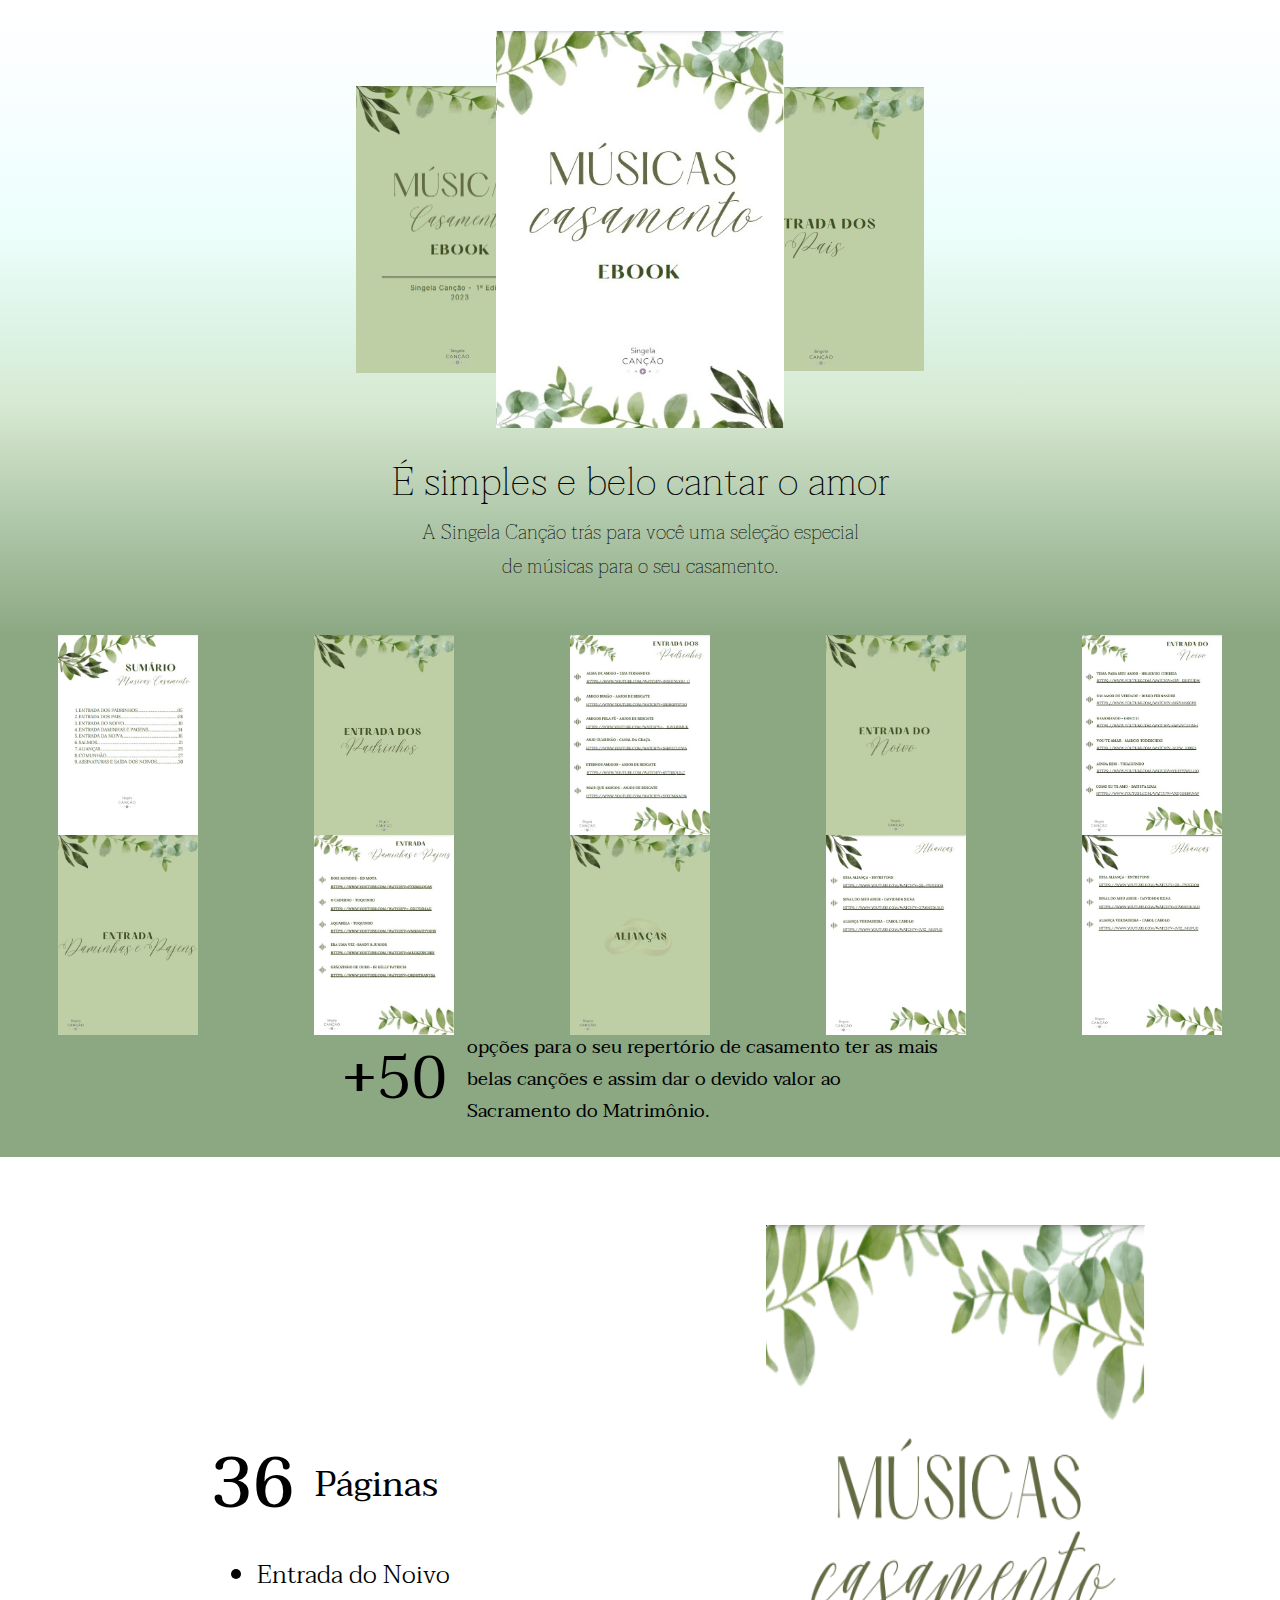
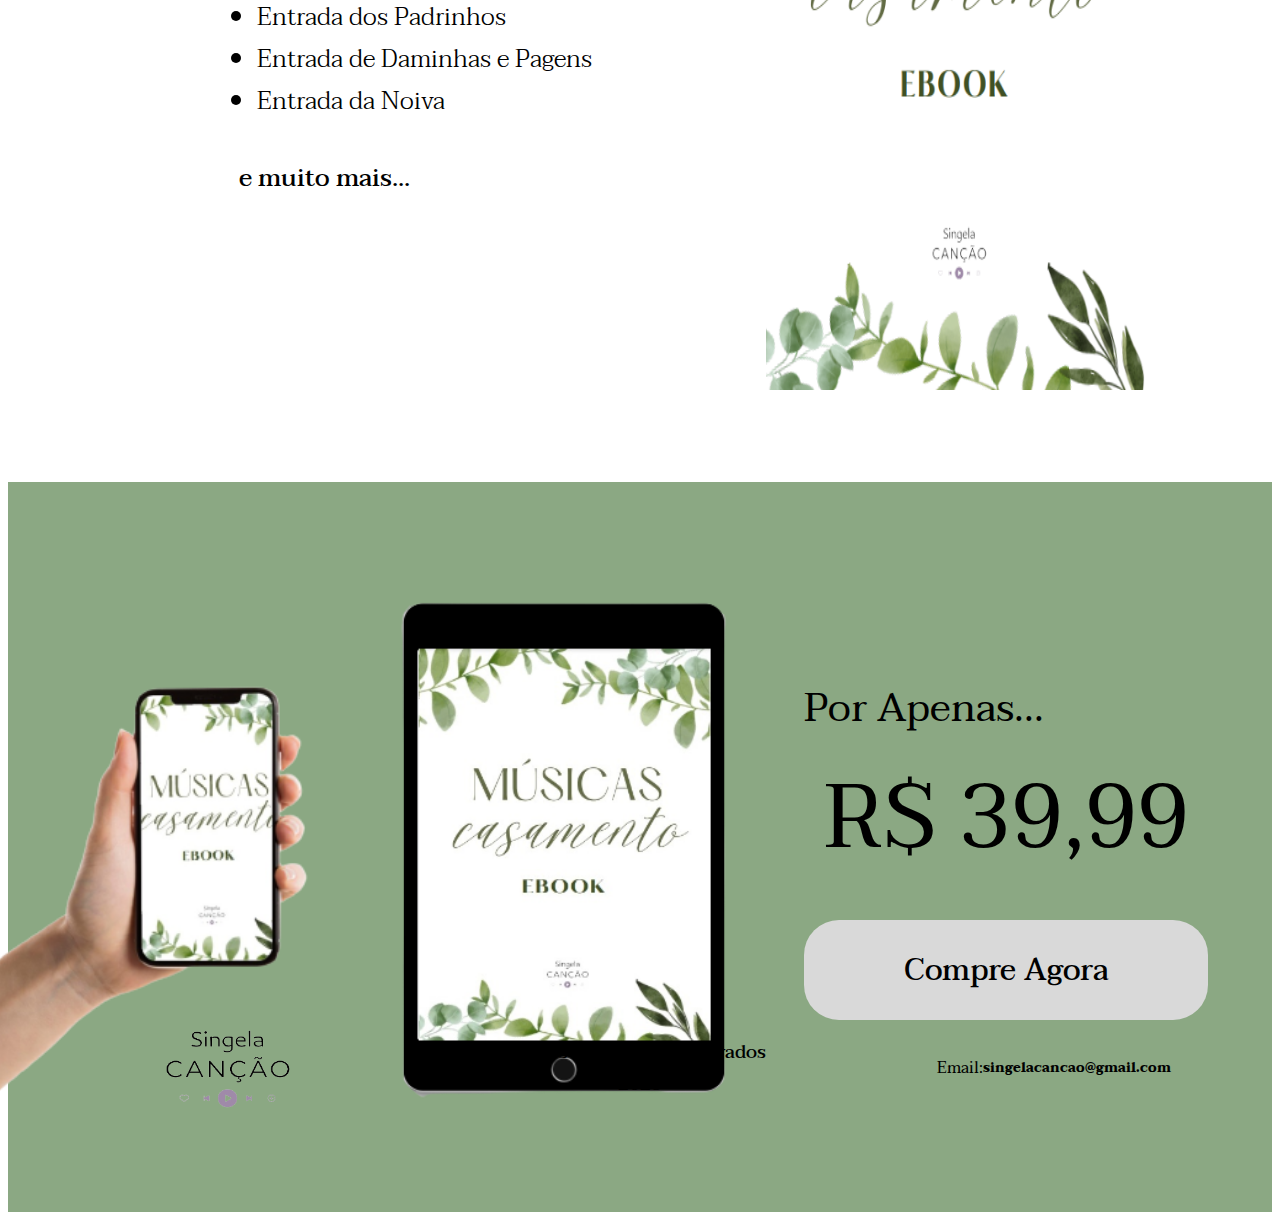
==== index.html @ 4380da4d "Update index.html" ====
<!DOCTYPE html>
<html lang="en">
    <head>
        <meta charset="UTF-8">
        <meta name="viewport" content="width=device-width, initial-scale=1.0">
        
        <link rel="stylesheet" href="site/ativos/css/style.css">
        <link rel="stylesheet" href="site/ativos/css/style-responsivo1.css">
        <link rel='stylesheet' href='https://cdn-uicons.flaticon.com/uicons-brands/css/uicons-brands.css'>
        
        <title> Ebook | Singela Canção </title>
    </head>
    <body>
        <div class="container">
            <header class="home">
                <div class="imagens">
                    <div class="img1">
                        <img src="img/img1.jpeg" alt="" id="imgSeg">
                    </div>
                    <div class="imgCentral">
                        <img src="img/img-principal.jpg" alt="">
                    </div>
                    <div class="img2">
                        <img src="img/img2.jpg" alt="" id="imgSeg">
                    </div>
                </div>
                <div class="texto">
                    <div class="titulo">
                        <h1>É simples e belo cantar o amor</h1>
                    </div>
                    <div class="subTitulo">
                        <h4>A Singela Canção trás para você uma seleção especial <br>
                            de músicas para o seu casamento.</h4>
                    </div>
                </div>
            </header>
            <main>
                <section class="info-inicial">
                    <div class="imgModelos">
                        <div class="image1">
                            <img src="img/img-carrosel1.jpg" alt="" style="width: 140px; height: 200px;">
                        </div>
                        <div class="image2">
                            <img src="img/img-carrosel2.jpg" alt="" style="width: 140px; height: 200px;">
                        </div>
                        <div class="image3">
                            <img src="img/img-carrosel3.jpg" alt="" style="width: 140px; height: 200px;">
                        </div>
                        <div class="image4">
                            <img src="img/img-carrosel4.jpg" alt="" style="width: 140px; height: 200px;">
                        </div>
                        <div class="image5">
                            <img src="img/img-carrosel5.jpg" alt="" style="width: 140px; height: 200px;">
                        </div>
                        <div class="image6">
                            <img src="img/img-carrosel6.jpg" alt="" style="width: 140px; height: 200px;">
                        </div>
                        <div class="image7">
                            <img src="img/img-carrosel7.jpg" alt="" style="width: 140px; height: 200px;">
                        </div>
                        <div class="image8">
                            <img src="img/img-carrosel8.jpg" alt="" style="width: 140px; height: 200px;">
                        </div>
                        <div class="image9">
                            <img src="img/img-carrosel9.jpg" alt="" style="width: 140px; height: 200px;">
                        </div>
                        <div class="image10">
                            <img src="img/img-carrosel10.jpg" alt="" style="width: 140px; height: 200px;">
                        </div>
                    </div>
                    <div class="informacoes">
                        <div class="Textao">
                            <h1>+50</h1>
                        </div>
                        <div class="infobasica">
                            <h3>opções para o seu repertório de casamento ter as mais <br>
                                belas canções e assim dar o devido valor ao <br>
                                Sacramento do Matrimônio.
                            </h3>
                        </div>
                    </div>
                </section>

                <section class="infoebook">
                    <div class="info">
                        <div class="texto-grande">
                            <h1>36</h1>
                            <h3>Páginas</h3>
                        </div>
                        <div class="texto-meio">
                            <ul>
                                <li>Entrada do Noivo</li>
                                <li>Entrada dos Padrinhos</li>
                                <li>Entrada de Daminhas e Pagens</li>
                                <li>Entrada da Noiva</li>
                            </ul>
                        </div>
                        <div class="texto-final">
                            <h5>e muito mais...</h5>
                        </div>
                    </div>
                    <div class="imagem">
                        <img src="Capa Ebook.jpeg" alt="">
                    </div>
                </section>

                <section class="compra-ebook">
                    <div class="mao">
                        <img src="img/vista-frontal-da-mao-segurando-o-smartphone-removebg-preview.png" alt="" style="width: 730px; height: 730px;">
                    </div>
                    <div class="tablet">
                        <img src="img/4122508_89357-removebg-preview.png" alt="" style="width: 700px; height: 700px;">
                    </div>
                    <div class="info-compra">
                        <h3>Por Apenas...</h3>
                        <h1>R$ 39,99</h1>
                        <a href="https://pay.hotmart.com/D82697118I" target="_blank"><button>
                            <h1>Compre Agora</h1>
                        </button></a>
                    </div>
                </section>
            </main>
            <footer>
                <div class="logo">
                    <img src="Logo Singela Cancao transparente.png" alt="" style="width: 160px; height: 100px;">
                </div>
                <div class="direitos">
                    <h3>Todos os direitos reservados</h3>
                    <h3>2023</h3>
                </div>
                <div class="redes-sociais">
                    <span class="email">
                        <p>Email: </p>
                        <h5>singelacancao@gmail.com</h5>
                    </span>
                    <span class="redes">
                        <a href="https://api.whatsapp.com/send?phone=+5588996044437" target="_blank"><i class="fi fi-brands-whatsapp"></i></a>
                        <a href="https://www.instagram.com/singelacancao/" target="_blank"><i class="fi fi-brands-instagram"></i></a>
                    </span>    
                </div>
            </footer>
        </div>
    </body>
</html>
---- site/ativos/css/style.css ----
/* Font baixada */
@import url('https://fonts.googleapis.com/css2?family=Taviraj:wght@200;300;400;500;600;700&display=swap');

/* Configurações globais */
:root {
    --cor-verde: #8BA883;
    --cor-cinza: #D9D9D9;
    --cor-branca: #FFFFFF;

    --fonteFamilia: 'Taviraj', serif;
}

* {
    padding: 0;
    margin: 0;
}

body {
    width: 100%;
    max-width: 100vw;
    height: 100%;

    font-family: var(--fonteFamilia);
}

body > .container {
    display: flex;
    flex-direction: column;
    justify-content: center;
    align-items: center;
}

/* ==== Home ==== */

body > .container > .home {
    padding: 20px;
    width: 97%;
    height: 595px;

    background: linear-gradient(to top, #8ba883, #9eb896, #b0c8aa, #c4d8be, #d7e9d2, #dbf1e1, #e3f8ef, #edfffb, #f1ffff, #f7feff, #fcfeff, #ffffff);
    z-index: 1;

    display: flex;
    flex-direction: column;
    justify-content: center;
    align-items: center;
}

body > .container > .home > .imagens {
    display: flex;
    flex-direction: row;
    justify-content: center;
    align-items: center;
}

body > .container > .home > .imagens > div {
    display: flex;
    flex-direction: row;
    justify-content: center;
    align-items: center;
    margin: 0px;
    
}

body > .container > .home > .imagens > div > #imgSeg{
    width: 50%;
}

body > .container > .home > .imagens > .imgCentral > img{
    position: relative;
    top: 10px;
    width: 70%;
    z-index: 1;
}

body > .container > .home > .imagens > .img1{
    z-index: 0;
    position: relative;
    top: 10px;
    left: 228px;
}

body > .container > .home > .imagens > .img2{
    z-index: 0;
    position: relative;
    top: 10px;
    left: -228px;
}

body > .container > .home > .texto {
    padding: 30px;
}

body > .container > .home > .texto > div{
    display: flex;
    justify-content: center;
    align-items: center;
    text-align: center;
}

body > .container > .home > .texto > div > h1{
    font-size: 40px;
    font-weight: 100;
}

body > .container > .home > .texto > div > h4{
    font-weight: 100;
    font-size: 20px;
}

/* ==== Main ==== */

/* Imagens */
body > .container > main {
    width: 100%;
    height: 1900px;
    display: flex;
    flex-direction: column;
    align-items: center;
}

body > .container > main > .info-inicial {
    background-color: var(--cor-verde);
    height: 105vh;
    width: 99.99%;
}

body > .container > main > .info-inicial > .imgModelos{
    height: 70%;
    display: grid;
    grid-template-columns: repeat(5, 1fr);
    align-items: center;
    justify-content: center;
}

body > .container > main > .info-inicial > .imgModelos > div{
    /* border: 1px solid black; */
    width: 100%;
    height: 100%;

    display: flex;
    justify-content: center;
    align-items: center;
}

/* Informações */
body > .container > main > .info-inicial > .informacoes{
    /* border: 1px solid black; */
    height: 30%;
    
    display: flex;
    flex-direction: row;
    justify-content: center;
    align-items: center;    
}

body > .container > main > .info-inicial > .informacoes > div {
    /* border: 1px solid black; */
    margin: 10px;
    display: flex;
    justify-content: center;
}

body > .container > main > .info-inicial > .informacoes > div > h1 {
    font-size: 60px;
    font-weight: 400;
}

body > .container > main > .info-inicial > .informacoes > div > h3 {
    font-weight: 400;
}

/* Informações profundas ebook */
body > .container > main > .infoebook {
    width: 98.7vw;   
    height: 100vh;
    
    display: flex;
    flex-direction: row;
    justify-content: center;
    align-items: center;
}

body > .container > main > .infoebook > div {
    width: 100vw;
    height: 100vh;
}

body > .container > main > .infoebook > .info {
    display: flex;
    flex-direction: column;
    justify-content: center;
    align-items: center;
}

/* body > .container > main > .infoebook > .info > div{
    border: 1px solid black;
} */

body > .container > main > .infoebook > .info > .texto-grande{
    display: flex;
    justify-content: center;
    align-items: center;
}

body > .container > main > .infoebook > .info > .texto-grande > h1 {
    font-size: 70px;
    font-weight: 500;
    margin: 10px;
}

body > .container > main > .infoebook > .info > .texto-grande > h3 {
    font-size: 35px;
    font-weight: 400;
    margin: 10px;
    
}

body > .container > main > .infoebook > .info > .texto-meio > ul{
    font-size: 25px;
    margin-left: 200px;
    font-weight: 300;
}

body > .container > main > .infoebook > .info > .texto-final{
    margin-top: 35px;
    font-size: 30px;
}

body > .container > main > .infoebook > .info > .texto-final > h5{
    font-weight: 500;
}

body > .container > main > .infoebook > .imagem { /* Imagens */
    display: flex;
    justify-content: center;
    align-items: center;
}

body > .container > main > .infoebook > .imagem > img {
    width: 60%;
    height: 85%;
}

/* Compra Ebook */

body > .container > main > .compra-ebook {
    margin-top: 25px;
    background-color: var(--cor-verde);
    width: 98.7vw;
    height: 100vh;
    
    display: flex;
    justify-content: center;
    align-items: center;
}

body > .container > main > .compra-ebook > .mao {
    width: 20%;
    display: flex;
    justify-content: center;
    align-items: center;
}

body > .container > main > .compra-ebook > .tablet {
    width: 38%;
    display: flex;
    justify-content: center;
    align-items: center;
}

body > .container > main > .compra-ebook > .info-compra {
    width: 32%;
}

body > .container > main > .compra-ebook > .info-compra > h3 {
    font-size: 40px;
    text-align: start;
    font-weight: 400;
}

body > .container > main > .compra-ebook > .info-compra > h1 {
    font-size: 90px;
    text-align: center;
    font-weight: 400;
    margin-bottom: 25px;
}

body > .container > main > .compra-ebook > .info-compra > a > button{
    width: 100%;
    cursor: pointer;
    height: 100px;
    border-radius: 35px;
    border-style: none;
    background-color: var(--cor-cinza);
}

body > .container > main > .compra-ebook > .info-compra > a > button > h1{
    font-family: var(--fonteFamilia);
    font-size: 30px;
    font-weight: 500;
}

/* ==== Rodapé ==== */
body > .container > footer {
    width: 97%;
    height: 25vh;
    padding: 20px;
    
    display: grid;
    grid-template-columns: repeat(3, 1fr);
    align-items: center;
    justify-content: center;
}

body > .container > footer > .logo {
    display: flex; 
    justify-content: center;
}

body > .container > footer > .direitos {
    display: flex;
    flex-direction: column;
    justify-content: center;
    align-items: center;
    
}

body > .container > footer > .direitos > h3{
    font-weight: 500;
}

body > .container > footer > .redes-sociais{
    display: flex;
    flex-direction: column;
    justify-content: center;
    align-items: center;
}   

body > .container > footer > .redes-sociais > .email {
    display: flex;
    flex-direction: row;
    justify-content: center;
    align-items: center;
}

body > .container > footer > .redes-sociais > .redes > a {
    text-decoration: none;
    color: black;
}
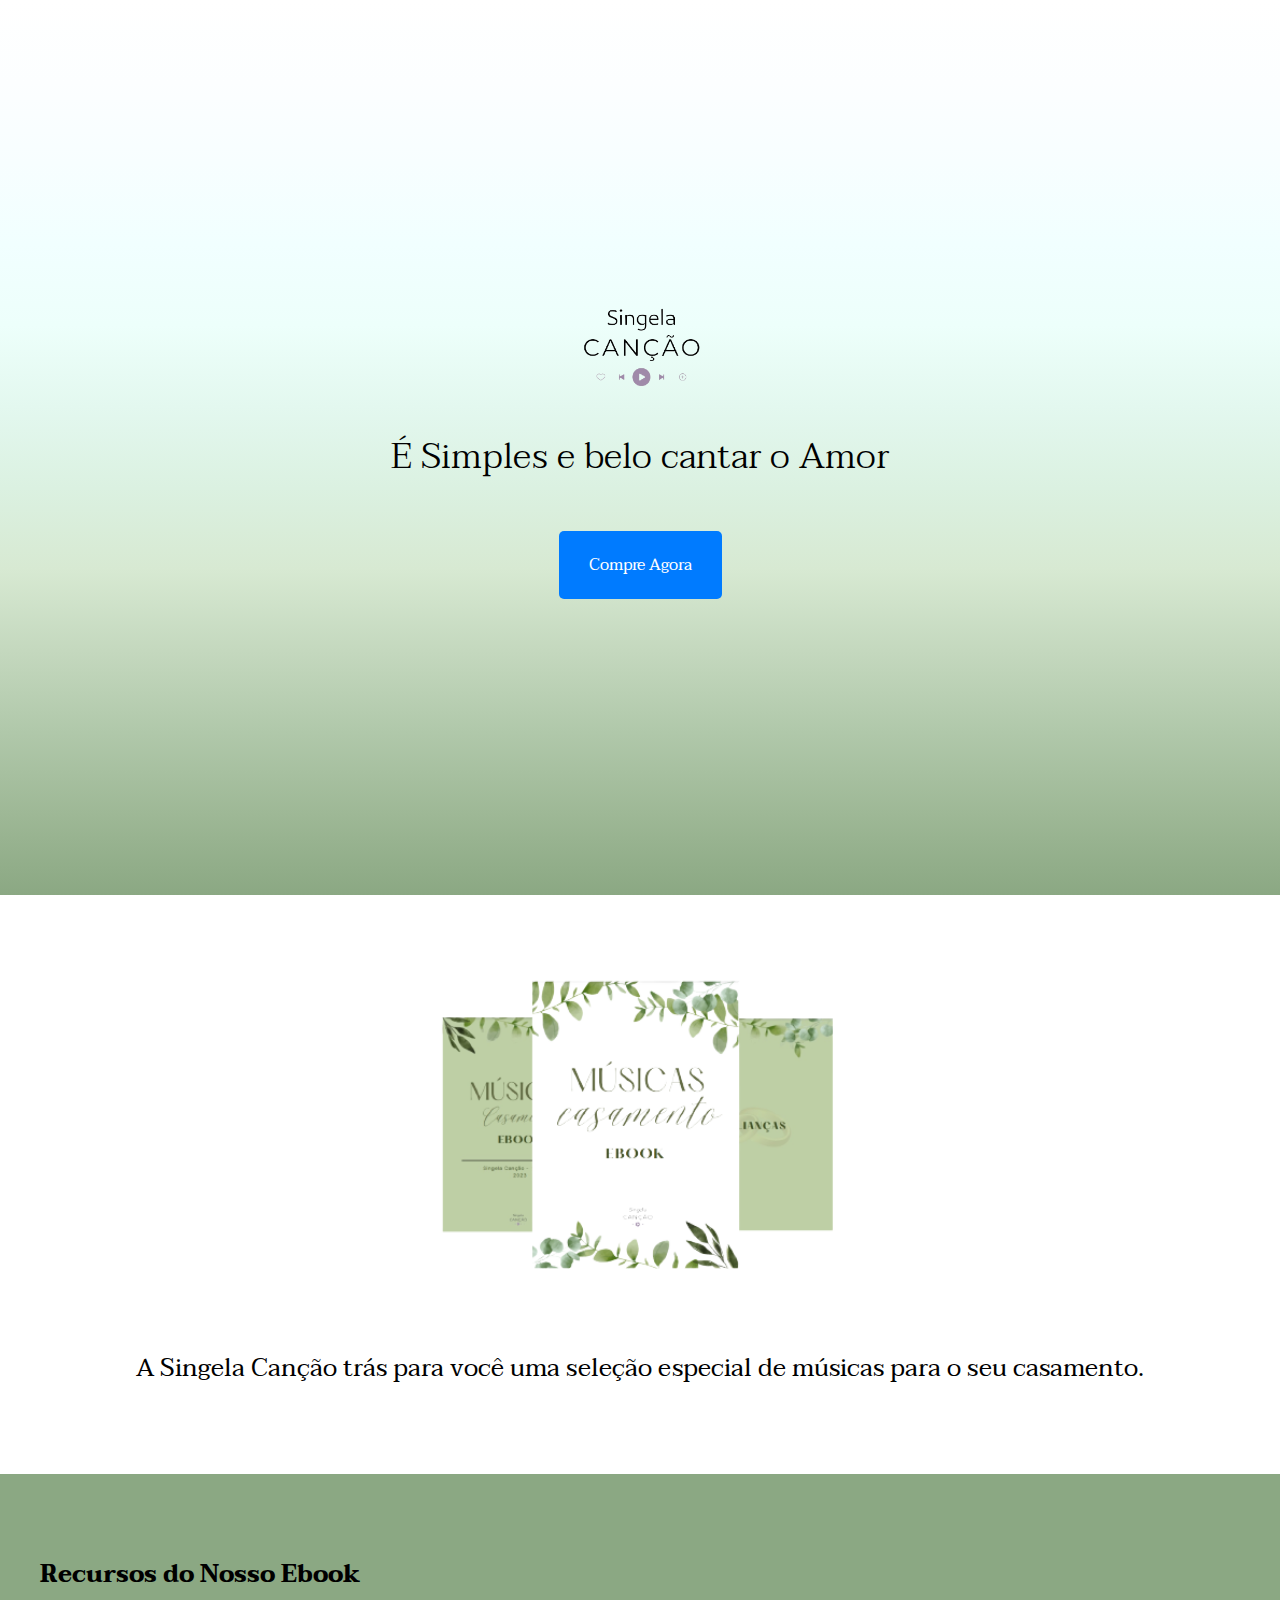
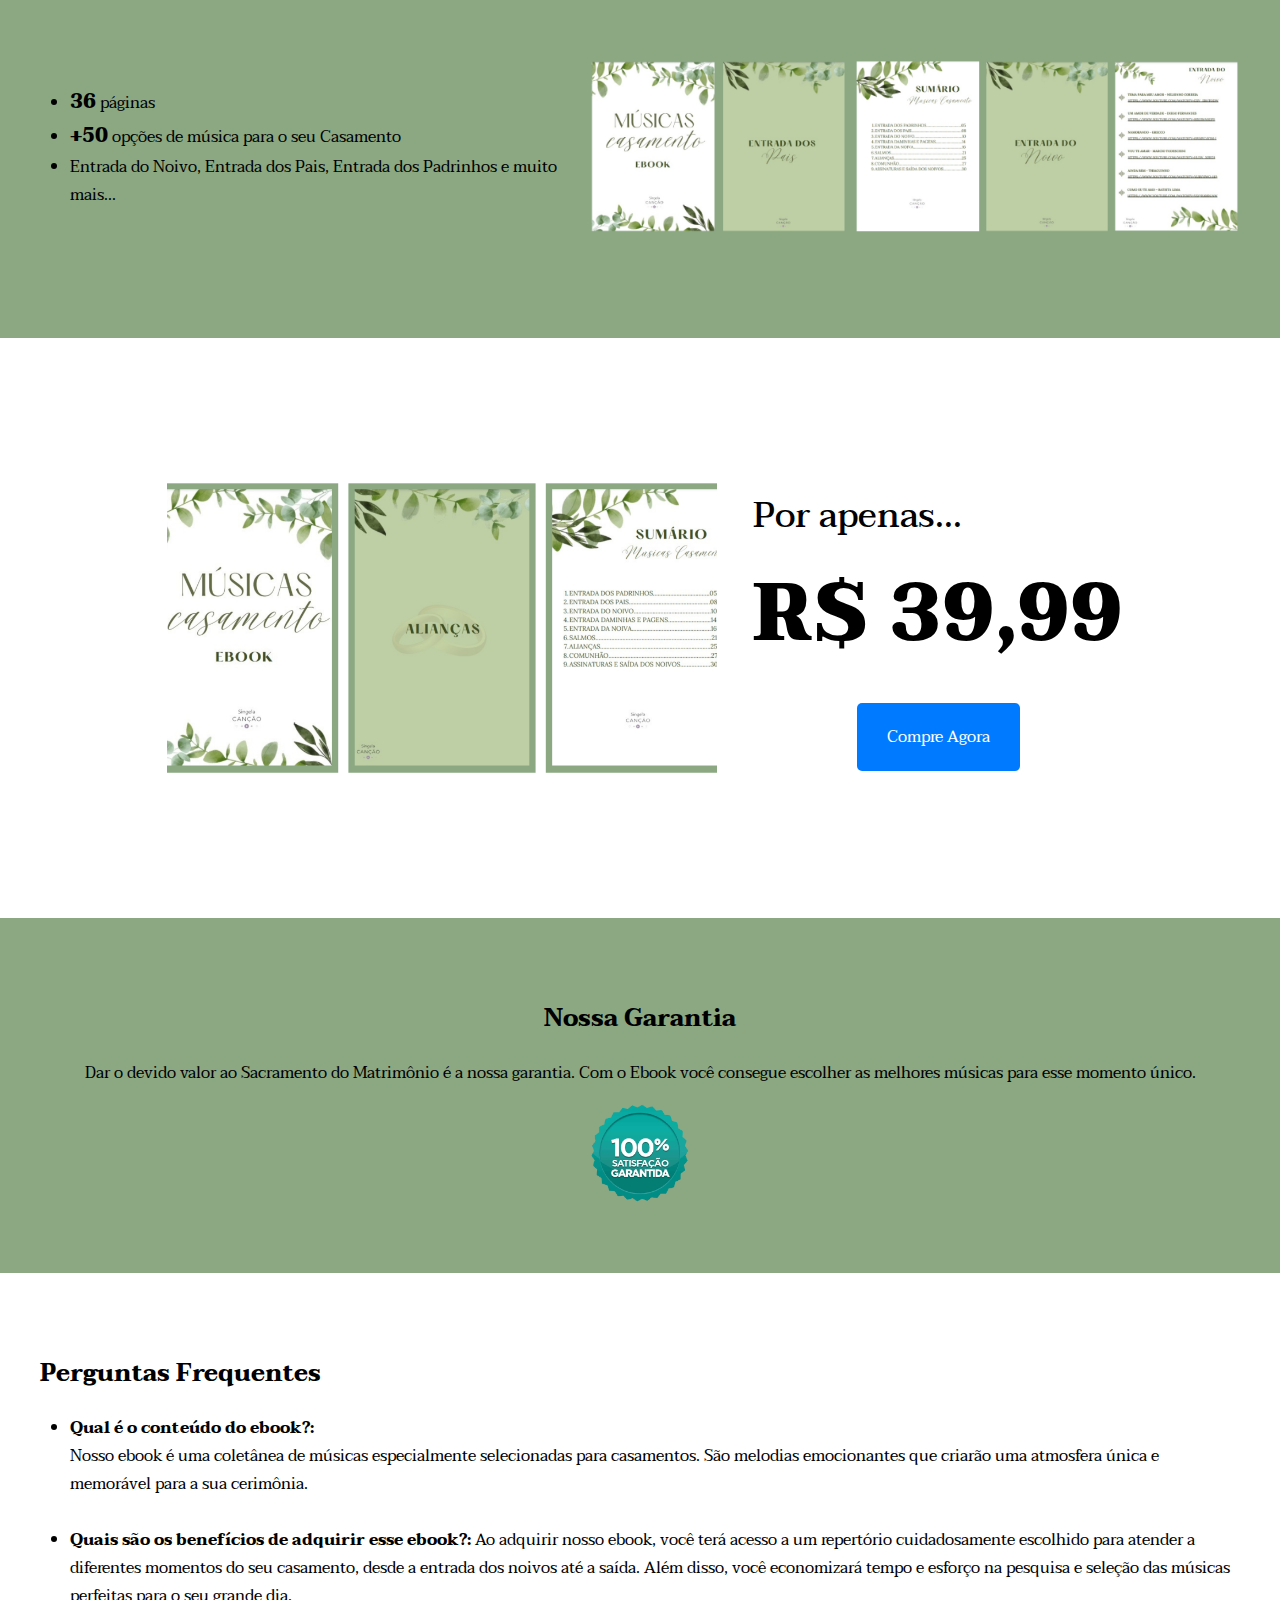
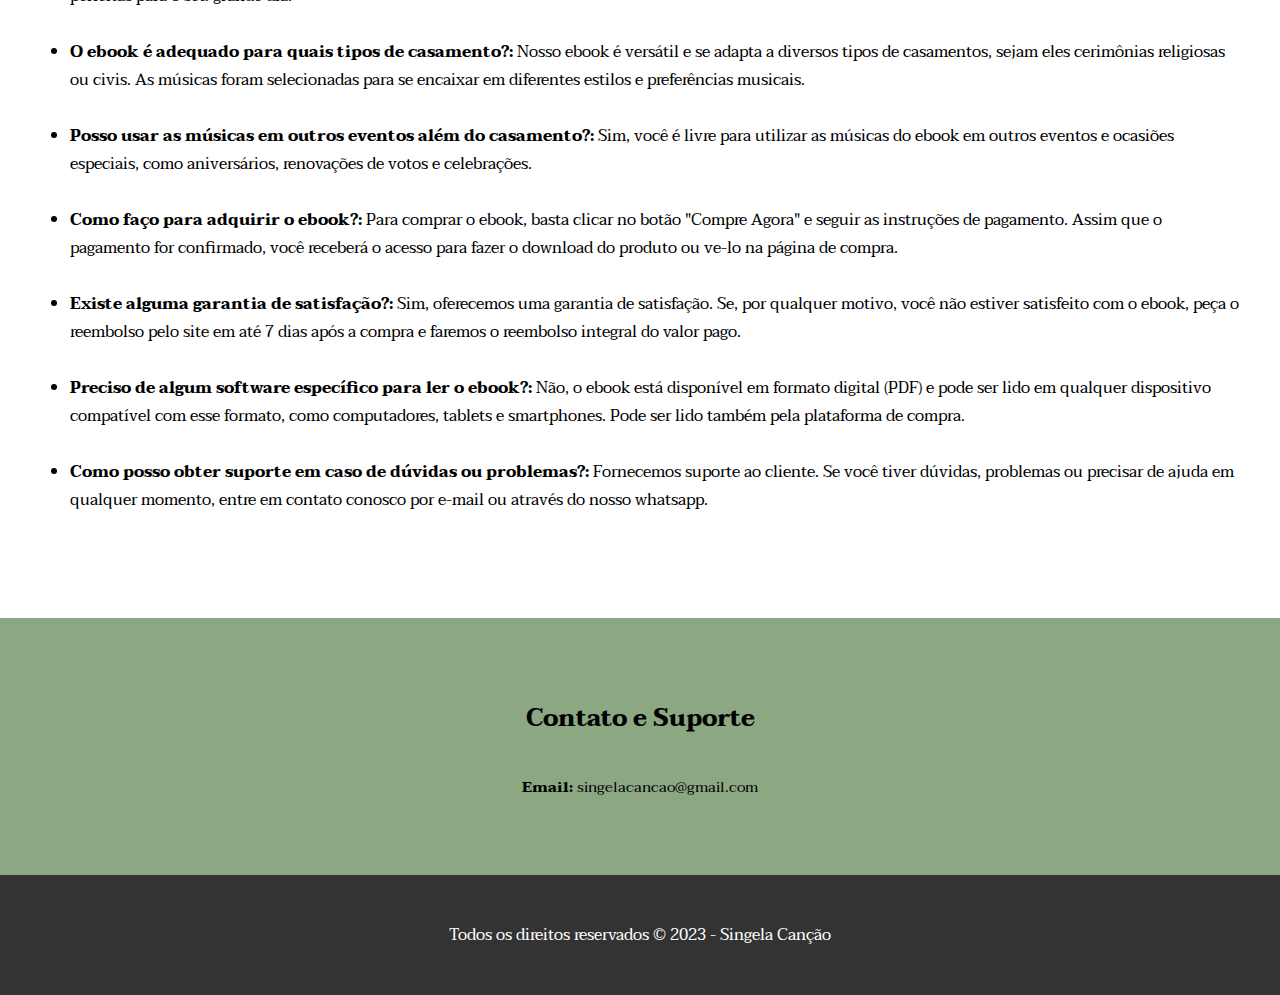
==== commit d1dd80c9: "Add files via upload" ====
--- a/index.html
+++ b/index.html
@@ -1,144 +1,104 @@
 <!DOCTYPE html>
 <html lang="en">
-    <head>
-        <meta charset="UTF-8">
-        <meta name="viewport" content="width=device-width, initial-scale=1.0">
-        
-        <link rel="stylesheet" href="site/ativos/css/style.css">
-        <link rel="stylesheet" href="site/ativos/css/style-responsivo1.css">
-        <link rel='stylesheet' href='https://cdn-uicons.flaticon.com/uicons-brands/css/uicons-brands.css'>
-        
-        <title> Ebook | Singela Canção </title>
-    </head>
-    <body>
-        <div class="container">
-            <header class="home">
-                <div class="imagens">
-                    <div class="img1">
-                        <img src="img/img1.jpeg" alt="" id="imgSeg">
-                    </div>
-                    <div class="imgCentral">
-                        <img src="img/img-principal.jpg" alt="">
-                    </div>
-                    <div class="img2">
-                        <img src="img/img2.jpg" alt="" id="imgSeg">
-                    </div>
-                </div>
-                <div class="texto">
-                    <div class="titulo">
-                        <h1>É simples e belo cantar o amor</h1>
-                    </div>
-                    <div class="subTitulo">
-                        <h4>A Singela Canção trás para você uma seleção especial <br>
-                            de músicas para o seu casamento.</h4>
-                    </div>
-                </div>
-            </header>
-            <main>
-                <section class="info-inicial">
-                    <div class="imgModelos">
-                        <div class="image1">
-                            <img src="img/img-carrosel1.jpg" alt="" style="width: 140px; height: 200px;">
-                        </div>
-                        <div class="image2">
-                            <img src="img/img-carrosel2.jpg" alt="" style="width: 140px; height: 200px;">
-                        </div>
-                        <div class="image3">
-                            <img src="img/img-carrosel3.jpg" alt="" style="width: 140px; height: 200px;">
-                        </div>
-                        <div class="image4">
-                            <img src="img/img-carrosel4.jpg" alt="" style="width: 140px; height: 200px;">
-                        </div>
-                        <div class="image5">
-                            <img src="img/img-carrosel5.jpg" alt="" style="width: 140px; height: 200px;">
-                        </div>
-                        <div class="image6">
-                            <img src="img/img-carrosel6.jpg" alt="" style="width: 140px; height: 200px;">
-                        </div>
-                        <div class="image7">
-                            <img src="img/img-carrosel7.jpg" alt="" style="width: 140px; height: 200px;">
-                        </div>
-                        <div class="image8">
-                            <img src="img/img-carrosel8.jpg" alt="" style="width: 140px; height: 200px;">
-                        </div>
-                        <div class="image9">
-                            <img src="img/img-carrosel9.jpg" alt="" style="width: 140px; height: 200px;">
-                        </div>
-                        <div class="image10">
-                            <img src="img/img-carrosel10.jpg" alt="" style="width: 140px; height: 200px;">
-                        </div>
-                    </div>
-                    <div class="informacoes">
-                        <div class="Textao">
-                            <h1>+50</h1>
-                        </div>
-                        <div class="infobasica">
-                            <h3>opções para o seu repertório de casamento ter as mais <br>
-                                belas canções e assim dar o devido valor ao <br>
-                                Sacramento do Matrimônio.
-                            </h3>
-                        </div>
-                    </div>
-                </section>
 
-                <section class="infoebook">
-                    <div class="info">
-                        <div class="texto-grande">
-                            <h1>36</h1>
-                            <h3>Páginas</h3>
-                        </div>
-                        <div class="texto-meio">
-                            <ul>
-                                <li>Entrada do Noivo</li>
-                                <li>Entrada dos Padrinhos</li>
-                                <li>Entrada de Daminhas e Pagens</li>
-                                <li>Entrada da Noiva</li>
-                            </ul>
-                        </div>
-                        <div class="texto-final">
-                            <h5>e muito mais...</h5>
-                        </div>
-                    </div>
-                    <div class="imagem">
-                        <img src="Capa Ebook.jpeg" alt="">
-                    </div>
-                </section>
+<head>
+  <meta charset="UTF-8">
+  <meta name="viewport" content="width=device-width, initial-scale=1.0">
 
-                <section class="compra-ebook">
-                    <div class="mao">
-                        <img src="img/vista-frontal-da-mao-segurando-o-smartphone-removebg-preview.png" alt="" style="width: 730px; height: 730px;">
-                    </div>
-                    <div class="tablet">
-                        <img src="img/4122508_89357-removebg-preview.png" alt="" style="width: 700px; height: 700px;">
-                    </div>
-                    <div class="info-compra">
-                        <h3>Por Apenas...</h3>
-                        <h1>R$ 39,99</h1>
-                        <a href="https://pay.hotmart.com/D82697118I" target="_blank"><button>
-                            <h1>Compre Agora</h1>
-                        </button></a>
-                    </div>
-                </section>
-            </main>
-            <footer>
-                <div class="logo">
-                    <img src="Logo Singela Cancao transparente.png" alt="" style="width: 160px; height: 100px;">
-                </div>
-                <div class="direitos">
-                    <h3>Todos os direitos reservados</h3>
-                    <h3>2023</h3>
-                </div>
-                <div class="redes-sociais">
-                    <span class="email">
-                        <p>Email: </p>
-                        <h5>singelacancao@gmail.com</h5>
-                    </span>
-                    <span class="redes">
-                        <a href="https://api.whatsapp.com/send?phone=+5588996044437" target="_blank"><i class="fi fi-brands-whatsapp"></i></a>
-                        <a href="https://www.instagram.com/singelacancao/" target="_blank"><i class="fi fi-brands-instagram"></i></a>
-                    </span>    
-                </div>
-            </footer>
+  <link rel="stylesheet" href="site/ativos/css/styles.css">
+  <link rel='stylesheet' href='https://cdn-uicons.flaticon.com/uicons-brands/css/uicons-brands.css'>
+
+  <title>Ebook | Singela Canção</title>
+</head>
+
+<body>
+  <header class="header">
+    <div class="container">
+      <img src="Logo Singela Cancao transparente.png" alt="Logo da Marca" style="width: 150px;">
+      <h1 class="headline">É Simples e belo cantar o Amor</h1>
+      <a href="https://pay.hotmart.com/D82697118I" class="btn-primary" target="_blank">Compre Agora</a>
+    </div>
+  </header>
+
+  <section class="highlight">
+    <div class="container">
+      <img src="img/Capa_apresentacao-removebg-preview.png" alt="Capa do Ebook" style="width: 450px;">
+      <p class="description">A Singela Canção trás para você uma seleção especial
+        de músicas para o seu casamento.</p>
+    </div>
+  </section>
+
+  <section class="benefits">
+    <div class="container">
+      <h2>Recursos do Nosso Ebook</h2>
+      <div class="info">
+        <ul>
+          <li><span style="font-size: 20px; font-weight: 800;">36</span> páginas</li>
+          <li><span style="font-size: 20px;font-weight: 800;">+50</span> opções de música para o seu Casamento</li>
+          <li>Entrada do Noivo, Entrada dos Pais, Entrada dos Padrinhos e muito mais...</li>
+        </ul>
+        <img src="img/img-info.png" alt="">
+      </div>
+    </div>
+  </section> 
+
+  <section class="cta">
+    <div class="container">
+      <div class="img">
+        <img src="img/desgin-fotos.png" alt="">
+      </div>
+      <div class="compra">
+        <h2>Por apenas...</h2>
+        <p>R$ 39,99</p>
+        <a href="https://pay.hotmart.com/D82697118I" class="btn-primary" target="_blank">Compre Agora</a>
+      </div>
+    </div>
+  </section>
+
+  <section class="guarantee">
+    <div class="container">
+      <h2>Nossa Garantia</h2>
+      <p>Dar o devido valor ao Sacramento do Matrimônio é a nossa garantia. Com o Ebook você consegue escolher as melhores músicas para esse momento único.</p>
+      <img src="img/selo de garantia.png" alt="">
+    </div>
+  </section>
+
+  <section class="faq">
+    <div class="container">
+      <h2>Perguntas Frequentes</h2>
+      <ul>
+        <li><strong> Qual é o conteúdo do ebook?:</strong><br> Nosso ebook é uma coletânea de músicas especialmente selecionadas para casamentos. São melodias emocionantes que criarão uma atmosfera única e memorável para a sua cerimônia.</li><br>
+        <li><strong> Quais são os benefícios de adquirir esse ebook?:</strong> Ao adquirir nosso ebook, você terá acesso a um repertório cuidadosamente escolhido para atender a diferentes momentos do seu casamento, desde a entrada dos noivos até a saída. Além disso, você economizará tempo e esforço na pesquisa e seleção das músicas perfeitas para o seu grande dia.</li><br>
+        <li><strong> O ebook é adequado para quais tipos de casamento?:</strong> Nosso ebook é versátil e se adapta a diversos tipos de casamentos, sejam eles cerimônias religiosas ou civis. As músicas foram selecionadas para se encaixar em diferentes estilos e preferências musicais.</li><br>
+        <li><strong> Posso usar as músicas em outros eventos além do casamento?:</strong> Sim, você é livre para utilizar as músicas do ebook em outros eventos e ocasiões especiais, como aniversários, renovações de votos e celebrações.</li><br>
+        <li><strong> Como faço para adquirir o ebook?:</strong> Para comprar o ebook, basta clicar no botão "Compre Agora" e seguir as instruções de pagamento. Assim que o pagamento for confirmado, você receberá o acesso para fazer o download do produto ou ve-lo na página de compra.</li><br>
+        <li><strong> Existe alguma garantia de satisfação?:</strong> Sim, oferecemos uma garantia de satisfação. Se, por qualquer motivo, você não estiver satisfeito com o ebook, peça o reembolso pelo site em até 7 dias após a compra e faremos o reembolso integral do valor pago.</li><br>
+        <li><strong> Preciso de algum software específico para ler o ebook?:</strong> Não, o ebook está disponível em formato digital (PDF) e pode ser lido em qualquer dispositivo compatível com esse formato, como computadores, tablets e smartphones. Pode ser lido também pela plataforma de compra.</li><br>
+        <li><strong> Como posso obter suporte em caso de dúvidas ou problemas?:</strong> Fornecemos suporte ao cliente. Se você tiver dúvidas, problemas ou precisar de ajuda em qualquer momento, entre em contato conosco por e-mail ou através do nosso whatsapp.</li><br>
+        <!-- Adicione mais perguntas e respostas relevantes aqui -->
+      </ul>
+    </div>
+  </section>
+
+  <section class="contact">
+    <div class="container">
+      <h2>Contato e Suporte</h2>
+      <div class="informacoes-contato">
+        <p><strong>Email:</strong> singelacancao@gmail.com</p>
+        <div class="redessocias">
+          <a href="https://api.whatsapp.com/send?phone=+5588996044437" target="_blank" style="text-decoration: none; color: black;"><i class="fi fi-brands-whatsapp"></i></a>
+          <a href="https://www.instagram.com/singelacancao/" target="_blank" style="text-decoration: none; color: black;"><i class="fi fi-brands-instagram"></i></a>
         </div>
-    </body>
+      </div>
+    </div>
+  </section>
+
+  <footer class="footer">
+    <div class="container">
+      <p>Todos os direitos reservados &copy; 2023 - Singela Canção</p>
+    </div>
+  </footer>
+
+</body>
+
 </html>
--- a/site/ativos/css/styles.css
+++ b/site/ativos/css/styles.css
@@ -0,0 +1,192 @@
+@import url('https://fonts.googleapis.com/css2?family=Taviraj:wght@200;300;400;500;600;700&display=swap');
+
+:root{
+	--cor-verde: #8BA883;
+    --cor-cinza: #D9D9D9;
+    --cor-branca: #FFFFFF;	
+	
+	--fonteFamilia: 'Taviraj', serif;
+}
+
+body {
+  font-family: var(--fonteFamilia);
+  margin: 0;
+  padding: 0;
+}
+
+.container {
+  max-width: 1200px;
+  margin: 0 auto;
+  padding: 20px;
+}
+
+.header {
+  background: linear-gradient(to top, var(--cor-verde), #9eb896, #b0c8aa, #c4d8be, #d7e9d2, #dbf1e1, #e3f8ef, #edfffb, #f1ffff, #f7feff, #fcfeff, var(--cor-branca));
+  text-align: center;
+  padding: 20px;
+  height: 95vh;
+
+  display: flex;
+  align-items: center;
+}
+
+.headline {
+  font-size: 36px;
+  font-weight: 300;
+  margin-top: 20px;
+}
+
+.btn-primary {
+  display: inline-block;
+  background-color: #007bff;
+  color: #fff;
+  padding: 20px 30px;
+  border-radius: 5px;
+  text-decoration: none;
+  margin-top: 20px;
+}
+
+.highlight {
+  text-align: center;
+  padding: 40px 0;
+}
+
+.description {
+  font-size: 25px;
+}
+
+.benefits {
+  padding: 40px 0;
+  background-color: var(--cor-verde);
+}
+
+.benefits .info {
+  display: flex; 
+  justify-content: space-between;
+  align-items: center;
+}
+
+.benefits .info img {
+  width: 650px;
+}
+
+
+.benefits ul {
+  list-style-type: disc;
+  padding-left: 30px;
+}
+
+.cta {
+  text-align: center;
+  padding: 40px 0;
+}
+
+.cta .container {
+  width: 90%;
+  display: flex;
+  flex-direction: row;
+  justify-content: center;
+  align-items: center;
+}
+
+.cta .container .img{
+  /* border: 1px solid black; */
+  display: flex;
+  justify-content: start;
+  align-items: center;
+  margin: 10px;
+  width: 50%;
+}
+
+.cta .container .img img{
+  width: 550px;
+}
+
+.cta .container h2 {
+  text-align: start;
+  font-weight: 500;
+  font-size: 35px;
+  margin: 0;
+}
+
+.cta .container p {
+  font-size: 80px;
+  font-weight: 900;
+  text-align: end;
+  margin: 0;
+}
+
+.guarantee {
+  padding: 40px 0;
+  text-align: center;
+  background-color: var(--cor-verde);
+}
+
+.guarantee .container img {
+  width: 100px;
+}
+
+.faq {
+  padding: 40px 0;
+}
+
+.faq ul {
+  list-style-type: disc;
+  padding-left: 30px;
+}
+
+.contact {
+  padding: 40px 0;
+  text-align: center;
+  background-color: var(--cor-verde);
+}
+
+.contact .container {
+  display: flex;
+  flex-direction: column;
+  align-items: center;
+}
+
+.contact .container .informacoes-contato {
+  display: flex;
+  flex-direction: column;
+  align-items: center;
+  justify-content: space-between;
+  width: 50%;
+}
+
+.contact .container .informacoes-contato p{
+  font-size: 15px;
+}
+
+.footer {
+  background-color: #333;
+  color: #fff;
+  text-align: center;
+  padding: 10px 0;
+}
+
+@media screen and (max-width: 768px) {
+  .headline {
+    font-size: 30px;
+  }
+
+  .benefits .info {
+    display: flex;
+    flex-direction: column; 
+    justify-content: center;
+    align-items: center;
+  }
+
+  .benefits .info img {
+    width: 450px;
+  }
+
+  .cta .container {
+    border: 1px solid black;
+    width: 90%;
+    flex-direction: column;
+    justify-content: center;
+    align-items: center;
+  }
+}
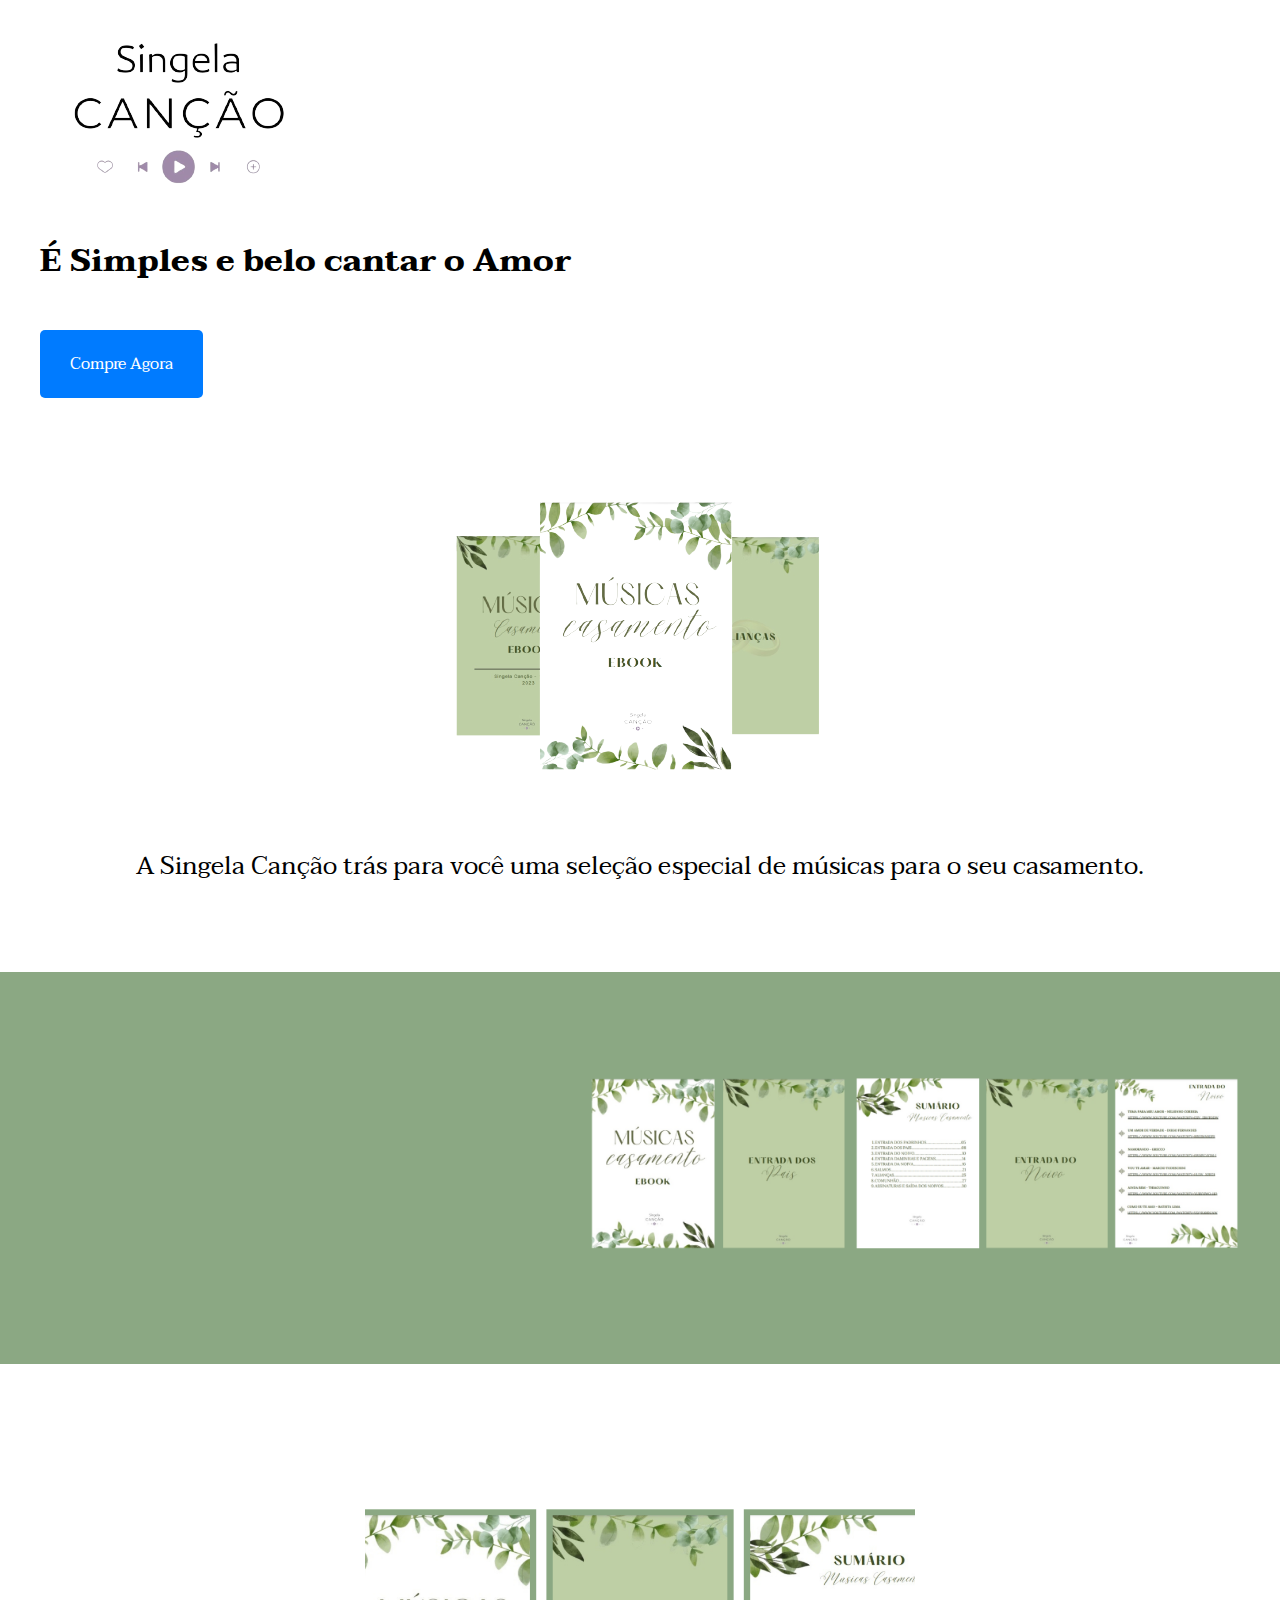
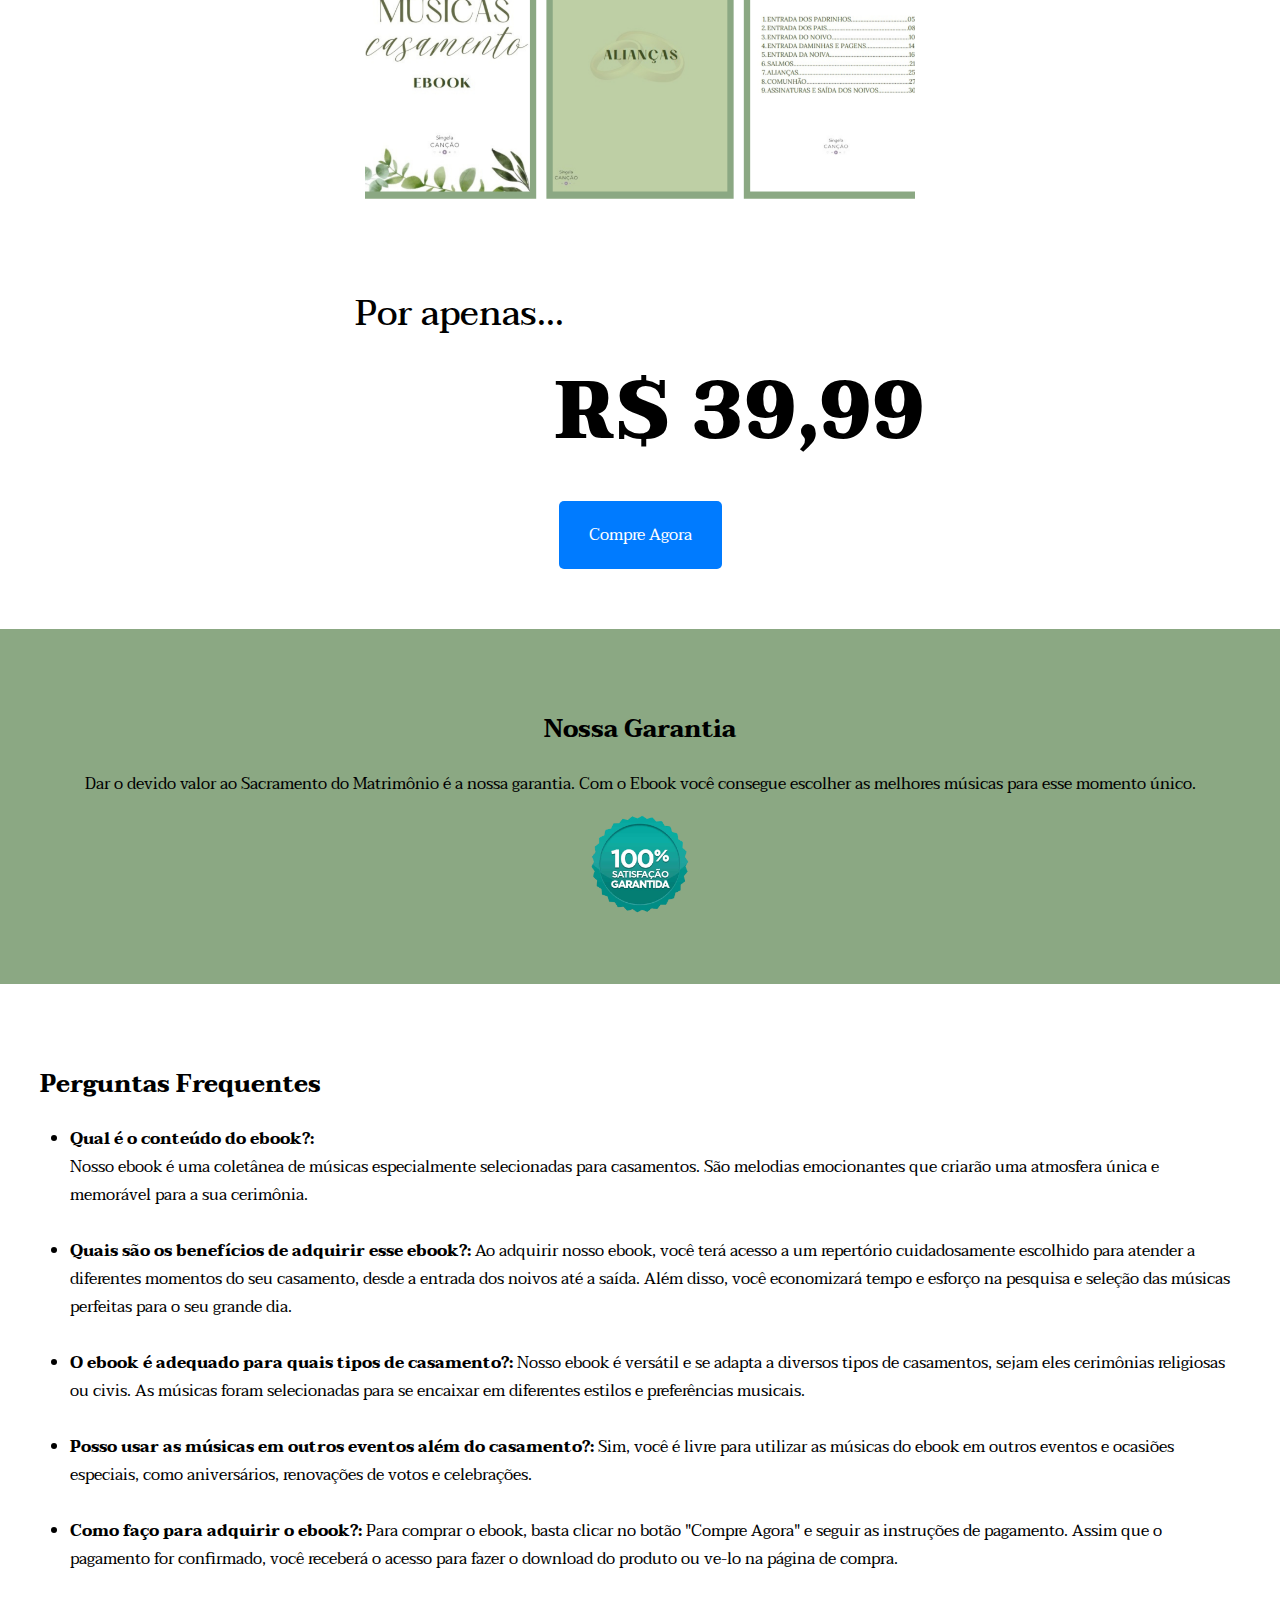
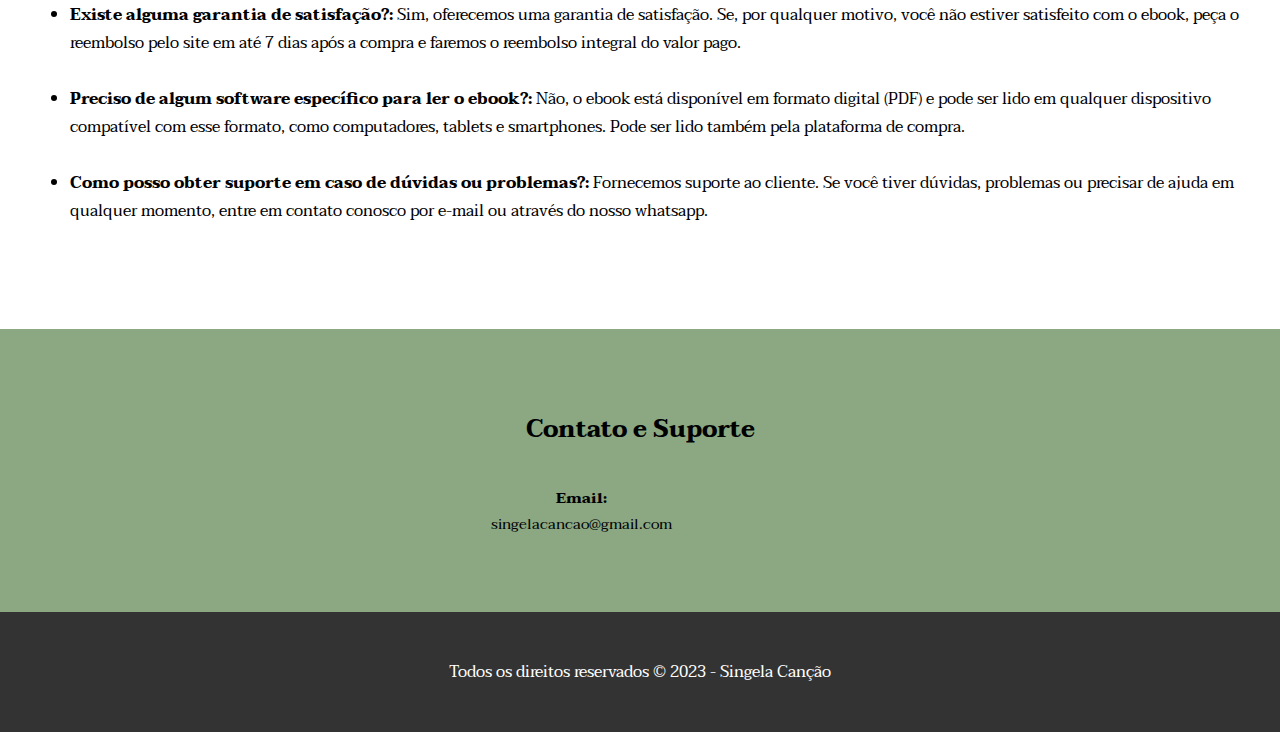
==== commit f1467c4c: "Add files via upload" ====
--- a/index.html
+++ b/index.html
@@ -6,88 +6,136 @@
   <meta name="viewport" content="width=device-width, initial-scale=1.0">
 
   <link rel="stylesheet" href="site/ativos/css/styles.css">
+  <link rel="stylesheet" href="site/ativos/css/style-global.css">
+  <link rel="stylesheet" href="site/ativos/css/style-header.css">
+  <link rel="stylesheet" href="site/ativos/css/style-highlight.css">
+  <link rel="stylesheet" href="site/ativos/css/style-benefits.css">
+  <link rel="stylesheet" href="site/ativos/css/style-cta.css">
+  <link rel="stylesheet" href="site/ativos/css/style-guarantee.css">
+  <link rel="stylesheet" href="site/ativos/css/style-faq.css">
+  <link rel="stylesheet" href="site/ativos/css/style-contact.css">
+  <link rel="stylesheet" href="site/ativos/css/style-footer.css">
+
   <link rel='stylesheet' href='https://cdn-uicons.flaticon.com/uicons-brands/css/uicons-brands.css'>
 
   <title>Ebook | Singela Canção</title>
 </head>
 
 <body>
-  <header class="header">
+  <header>
     <div class="container">
-      <img src="Logo Singela Cancao transparente.png" alt="Logo da Marca" style="width: 150px;">
-      <h1 class="headline">É Simples e belo cantar o Amor</h1>
-      <a href="https://pay.hotmart.com/D82697118I" class="btn-primary" target="_blank">Compre Agora</a>
+      <div class="header-container">
+        <div class="logo-info">
+          <img src="Logo Singela Cancao transparente.png" alt="Logo da Marca">
+          <h1>É Simples e belo cantar o Amor</h1>
+        </div>
+        <div class="botao">
+          <a href="https://pay.hotmart.com/D82697118I" class="btn-primary" target="_blank">Compre Agora</a>
+        </div>
+      </div>
     </div>
   </header>
 
   <section class="highlight">
     <div class="container">
-      <img src="img/Capa_apresentacao-removebg-preview.png" alt="Capa do Ebook" style="width: 450px;">
-      <p class="description">A Singela Canção trás para você uma seleção especial
+      <div class="container-high">
+        <img src="img/Capa_apresentacao-removebg-preview.png" alt="Capa do Ebook">
+        <p class="description">A Singela Canção trás para você uma seleção especial
         de músicas para o seu casamento.</p>
+      </div>
     </div>
   </section>
 
-  <section class="benefits">
-    <div class="container">
-      <h2>Recursos do Nosso Ebook</h2>
+  <section class="benefits" >
+    <div class="container" >
       <div class="info">
-        <ul>
-          <li><span style="font-size: 20px; font-weight: 800;">36</span> páginas</li>
-          <li><span style="font-size: 20px;font-weight: 800;">+50</span> opções de música para o seu Casamento</li>
-          <li>Entrada do Noivo, Entrada dos Pais, Entrada dos Padrinhos e muito mais...</li>
-        </ul>
-        <img src="img/img-info.png" alt="">
+        <div class="informativo">
+          <div class="info0">
+            <img src="img/Infográfico0.png" alt="">
+          </div>
+          <div class="info1">
+            <div class="info11">
+              <img src="img/Infográfico1.png" alt="">
+            </div>
+            <div class="info12">
+              <img src="img/Infográfico2.png" alt="">
+            </div>  
+          </div>
+          <div class="info2">
+            <div class="info21">
+              <img src="img/Infográfico3.png" alt="">
+            </div>
+            <div class="info22">
+              <img src="img/Infográfico4.png" alt="">
+            </div>    
+          </div>
+          <div class="info3"> 
+            <div class="info31">
+              <img src="img/Infográfico5.png" alt="">
+            </div>
+          </div>
+        </div>
+        <div class="info-ebook">
+          <img src="img/img-info.png" alt="">
+        </div>
       </div>
     </div>
   </section> 
 
   <section class="cta">
     <div class="container">
-      <div class="img">
-        <img src="img/desgin-fotos.png" alt="">
-      </div>
-      <div class="compra">
-        <h2>Por apenas...</h2>
-        <p>R$ 39,99</p>
-        <a href="https://pay.hotmart.com/D82697118I" class="btn-primary" target="_blank">Compre Agora</a>
+      <div class="cta-container">
+        <div class="img">
+          <img src="img/desgin-fotos.png" alt="">
+        </div>
+        <div class="compra">
+          <h2>Por apenas...</h2>
+          <p>R$ 39,99</p>
+          <a href="https://pay.hotmart.com/D82697118I" class="btn-primary" target="_blank">Compre Agora</a>
+        </div>
       </div>
     </div>
   </section>
 
   <section class="guarantee">
     <div class="container">
-      <h2>Nossa Garantia</h2>
-      <p>Dar o devido valor ao Sacramento do Matrimônio é a nossa garantia. Com o Ebook você consegue escolher as melhores músicas para esse momento único.</p>
-      <img src="img/selo de garantia.png" alt="">
+      <div class="guarantee-container">
+        <h2>Nossa Garantia</h2>
+        <p>Dar o devido valor ao Sacramento do Matrimônio é a nossa garantia. Com o Ebook você consegue escolher as melhores músicas para esse momento único.</p>
+        <img src="img/selo de garantia.png" alt="">
+      </div>
     </div>
   </section>
 
   <section class="faq">
     <div class="container">
-      <h2>Perguntas Frequentes</h2>
-      <ul>
-        <li><strong> Qual é o conteúdo do ebook?:</strong><br> Nosso ebook é uma coletânea de músicas especialmente selecionadas para casamentos. São melodias emocionantes que criarão uma atmosfera única e memorável para a sua cerimônia.</li><br>
-        <li><strong> Quais são os benefícios de adquirir esse ebook?:</strong> Ao adquirir nosso ebook, você terá acesso a um repertório cuidadosamente escolhido para atender a diferentes momentos do seu casamento, desde a entrada dos noivos até a saída. Além disso, você economizará tempo e esforço na pesquisa e seleção das músicas perfeitas para o seu grande dia.</li><br>
-        <li><strong> O ebook é adequado para quais tipos de casamento?:</strong> Nosso ebook é versátil e se adapta a diversos tipos de casamentos, sejam eles cerimônias religiosas ou civis. As músicas foram selecionadas para se encaixar em diferentes estilos e preferências musicais.</li><br>
-        <li><strong> Posso usar as músicas em outros eventos além do casamento?:</strong> Sim, você é livre para utilizar as músicas do ebook em outros eventos e ocasiões especiais, como aniversários, renovações de votos e celebrações.</li><br>
-        <li><strong> Como faço para adquirir o ebook?:</strong> Para comprar o ebook, basta clicar no botão "Compre Agora" e seguir as instruções de pagamento. Assim que o pagamento for confirmado, você receberá o acesso para fazer o download do produto ou ve-lo na página de compra.</li><br>
-        <li><strong> Existe alguma garantia de satisfação?:</strong> Sim, oferecemos uma garantia de satisfação. Se, por qualquer motivo, você não estiver satisfeito com o ebook, peça o reembolso pelo site em até 7 dias após a compra e faremos o reembolso integral do valor pago.</li><br>
-        <li><strong> Preciso de algum software específico para ler o ebook?:</strong> Não, o ebook está disponível em formato digital (PDF) e pode ser lido em qualquer dispositivo compatível com esse formato, como computadores, tablets e smartphones. Pode ser lido também pela plataforma de compra.</li><br>
-        <li><strong> Como posso obter suporte em caso de dúvidas ou problemas?:</strong> Fornecemos suporte ao cliente. Se você tiver dúvidas, problemas ou precisar de ajuda em qualquer momento, entre em contato conosco por e-mail ou através do nosso whatsapp.</li><br>
-        <!-- Adicione mais perguntas e respostas relevantes aqui -->
-      </ul>
+      <div class="faq-container">
+        <h2>Perguntas Frequentes</h2>
+        <ul>
+          <li><strong> Qual é o conteúdo do ebook?:</strong><br> Nosso ebook é uma coletânea de músicas especialmente selecionadas para casamentos. São melodias emocionantes que criarão uma atmosfera única e memorável para a sua cerimônia.</li><br>
+          <li><strong> Quais são os benefícios de adquirir esse ebook?:</strong> Ao adquirir nosso ebook, você terá acesso a um repertório cuidadosamente escolhido para atender a diferentes momentos do seu casamento, desde a entrada dos noivos até a saída. Além disso, você economizará tempo e esforço na pesquisa e seleção das músicas perfeitas para o seu grande dia.</li><br>
+          <li><strong> O ebook é adequado para quais tipos de casamento?:</strong> Nosso ebook é versátil e se adapta a diversos tipos de casamentos, sejam eles cerimônias religiosas ou civis. As músicas foram selecionadas para se encaixar em diferentes estilos e preferências musicais.</li><br>
+          <li><strong> Posso usar as músicas em outros eventos além do casamento?:</strong> Sim, você é livre para utilizar as músicas do ebook em outros eventos e ocasiões especiais, como aniversários, renovações de votos e celebrações.</li><br>
+          <li><strong> Como faço para adquirir o ebook?:</strong> Para comprar o ebook, basta clicar no botão "Compre Agora" e seguir as instruções de pagamento. Assim que o pagamento for confirmado, você receberá o acesso para fazer o download do produto ou ve-lo na página de compra.</li><br>
+          <li><strong> Existe alguma garantia de satisfação?:</strong> Sim, oferecemos uma garantia de satisfação. Se, por qualquer motivo, você não estiver satisfeito com o ebook, peça o reembolso pelo site em até 7 dias após a compra e faremos o reembolso integral do valor pago.</li><br>
+          <li><strong> Preciso de algum software específico para ler o ebook?:</strong> Não, o ebook está disponível em formato digital (PDF) e pode ser lido em qualquer dispositivo compatível com esse formato, como computadores, tablets e smartphones. Pode ser lido também pela plataforma de compra.</li><br>
+          <li><strong> Como posso obter suporte em caso de dúvidas ou problemas?:</strong> Fornecemos suporte ao cliente. Se você tiver dúvidas, problemas ou precisar de ajuda em qualquer momento, entre em contato conosco por e-mail ou através do nosso whatsapp.</li><br>
+          <!-- Adicione mais perguntas e respostas relevantes aqui -->
+        </ul>
+      </div>
     </div>
   </section>
 
   <section class="contact">
     <div class="container">
-      <h2>Contato e Suporte</h2>
-      <div class="informacoes-contato">
-        <p><strong>Email:</strong> singelacancao@gmail.com</p>
-        <div class="redessocias">
-          <a href="https://api.whatsapp.com/send?phone=+5588996044437" target="_blank" style="text-decoration: none; color: black;"><i class="fi fi-brands-whatsapp"></i></a>
-          <a href="https://www.instagram.com/singelacancao/" target="_blank" style="text-decoration: none; color: black;"><i class="fi fi-brands-instagram"></i></a>
+      <div class="contact-container">
+        <h2>Contato e Suporte</h2>
+        <div class="informacoes-contato">
+          <p><strong>Email:</strong> singelacancao@gmail.com</p>
+          <div class="redessocias">
+            <a href="https://api.whatsapp.com/send?phone=+5588996044437" target="_blank"><i class="fi fi-brands-whatsapp"></i></a>
+            <a href="https://www.instagram.com/singelacancao/" target="_blank"><i class="fi fi-brands-instagram"></i></a>
+          </div>
         </div>
       </div>
     </div>
--- a/site/ativos/css/styles.css
+++ b/site/ativos/css/styles.css
@@ -90,7 +90,6 @@
 }
 
 .cta .container .img{
-  /* border: 1px solid black; */
   display: flex;
   justify-content: start;
   align-items: center;
@@ -166,11 +165,13 @@
   padding: 10px 0;
 }
 
-@media screen and (max-width: 768px) {
-  .headline {
-    font-size: 30px;
-  }
-
+@media screen and (max-width: 1250px){
+  .cta .container .img img{
+    width: 400px;
+  }
+}
+
+@media screen and (max-width: 1012px){
   .benefits .info {
     display: flex;
     flex-direction: column; 
@@ -178,15 +179,115 @@
     align-items: center;
   }
 
-  .benefits .info img {
-    width: 450px;
-  }
-
   .cta .container {
-    border: 1px solid black;
-    width: 90%;
     flex-direction: column;
     justify-content: center;
     align-items: center;
   }
 }
+
+@media screen and (max-width: 768px) {
+  .header {
+    width: 330vw;
+  }
+  
+  .highlight {
+    width: 330vw;
+  }
+  
+  .headline {
+    font-size: 30px;
+  }
+  
+  .benefits {
+    width: 330vw;
+  }
+
+  .benefits .info img {
+    width: 450px;
+  }
+
+  .cta{
+    width: 330vw;
+  }
+  
+  .guarantee {
+    width: 330vw;
+  }
+
+  .faq {
+    width: 330vw;
+  }
+
+  .contact {
+    width: 330vw;
+  }
+  
+  footer {
+    width: 330vw;
+  }
+}
+
+@media screen and (max-width: 300px) {
+  .header {
+    width: 350vw;
+  }  
+  
+  .highlight {
+    width: 350vw;
+  }
+  
+  .benefits {
+    width: 350vw;
+  }
+  
+  .cta {
+    width: 350vw;
+  }
+  
+  .guarantee {
+    width: 350vw;
+  }
+
+  .faq {
+    width: 350vw;
+  }
+
+  .contact {
+    width: 350vw;
+  }
+  
+  footer {
+    width: 350vw;
+  }
+}
+
+@media screen and (max-width: 190px) {
+  .header {
+    width: 430vw;
+  }
+  
+  .highlight {
+    width: 430vw;
+  }
+  
+  .benefits {
+    width: 430vw;
+  }
+  
+  .guarantee {
+    width: 430vw;
+  }
+  
+  .faq {
+    width: 430vw;
+  }
+  
+  .contact {
+    width: 430vw;
+  }
+  
+  footer {
+    width: 430vw;
+  }
+}
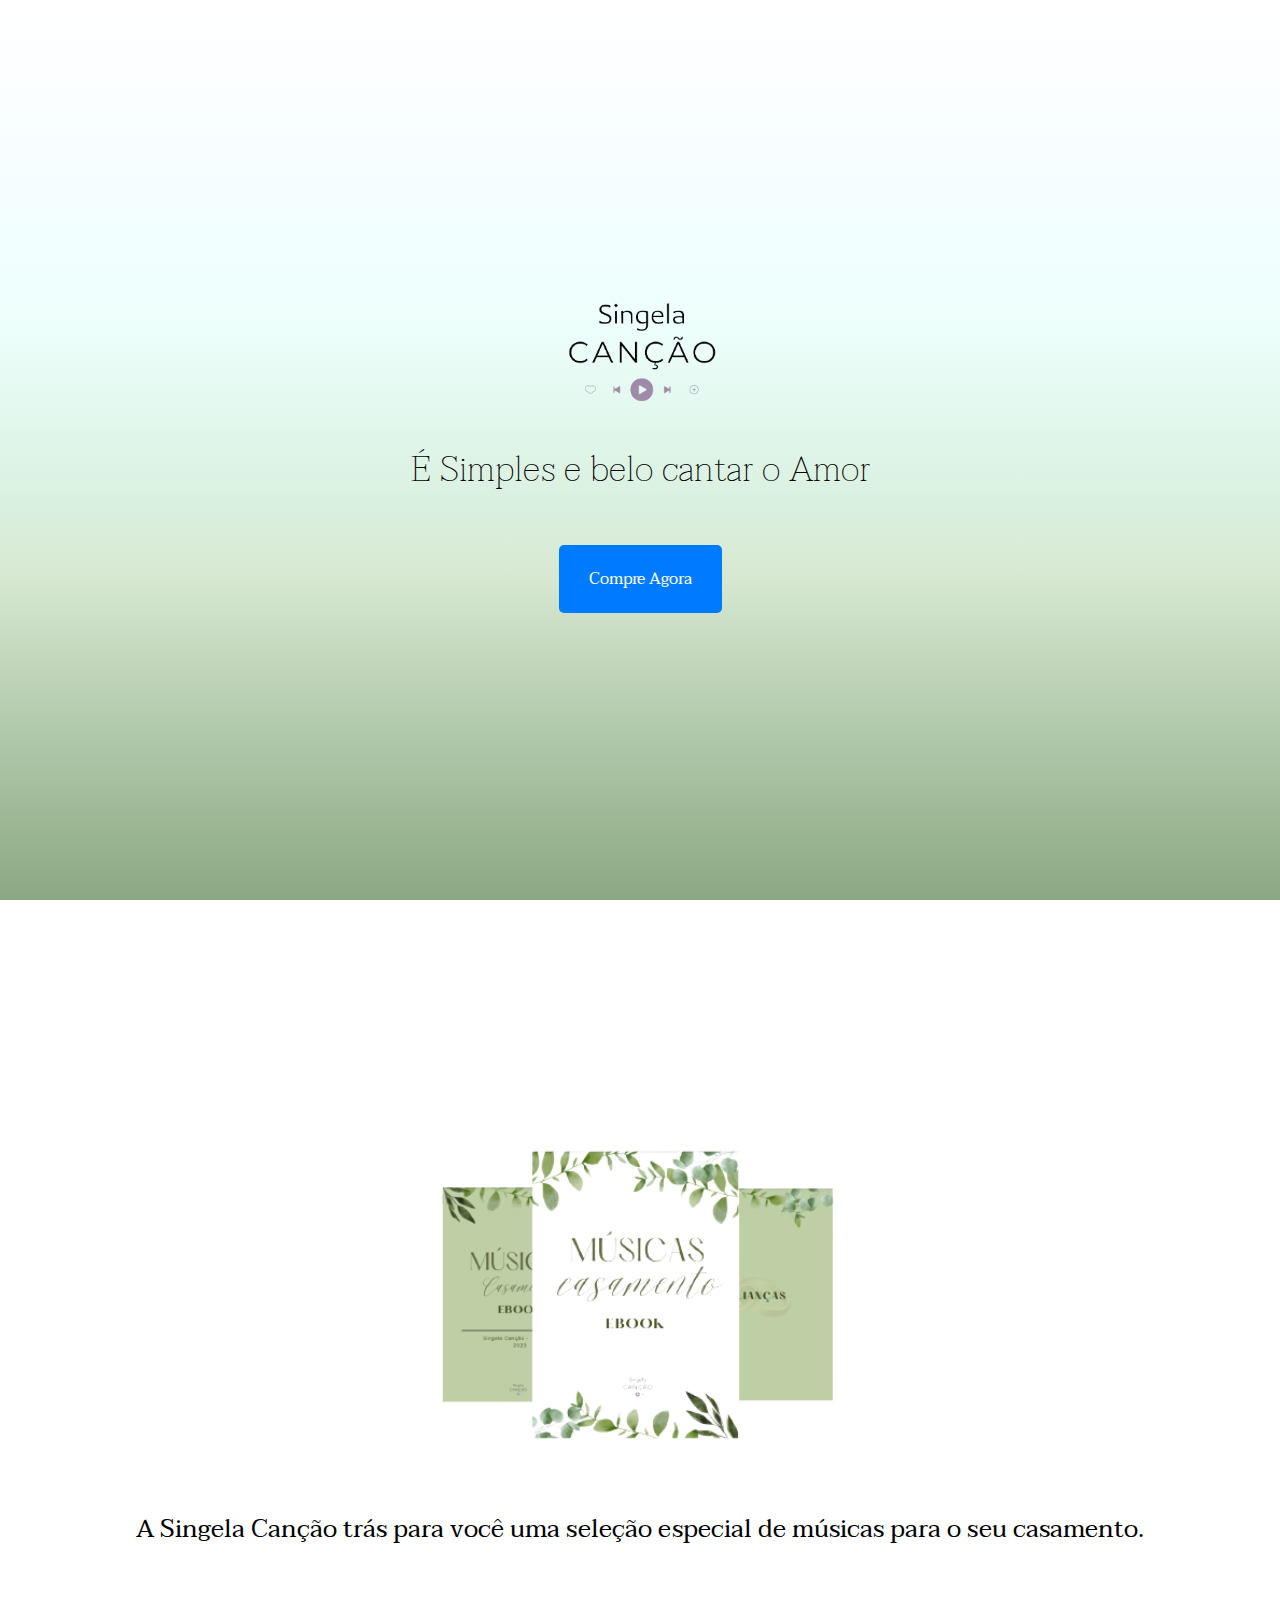
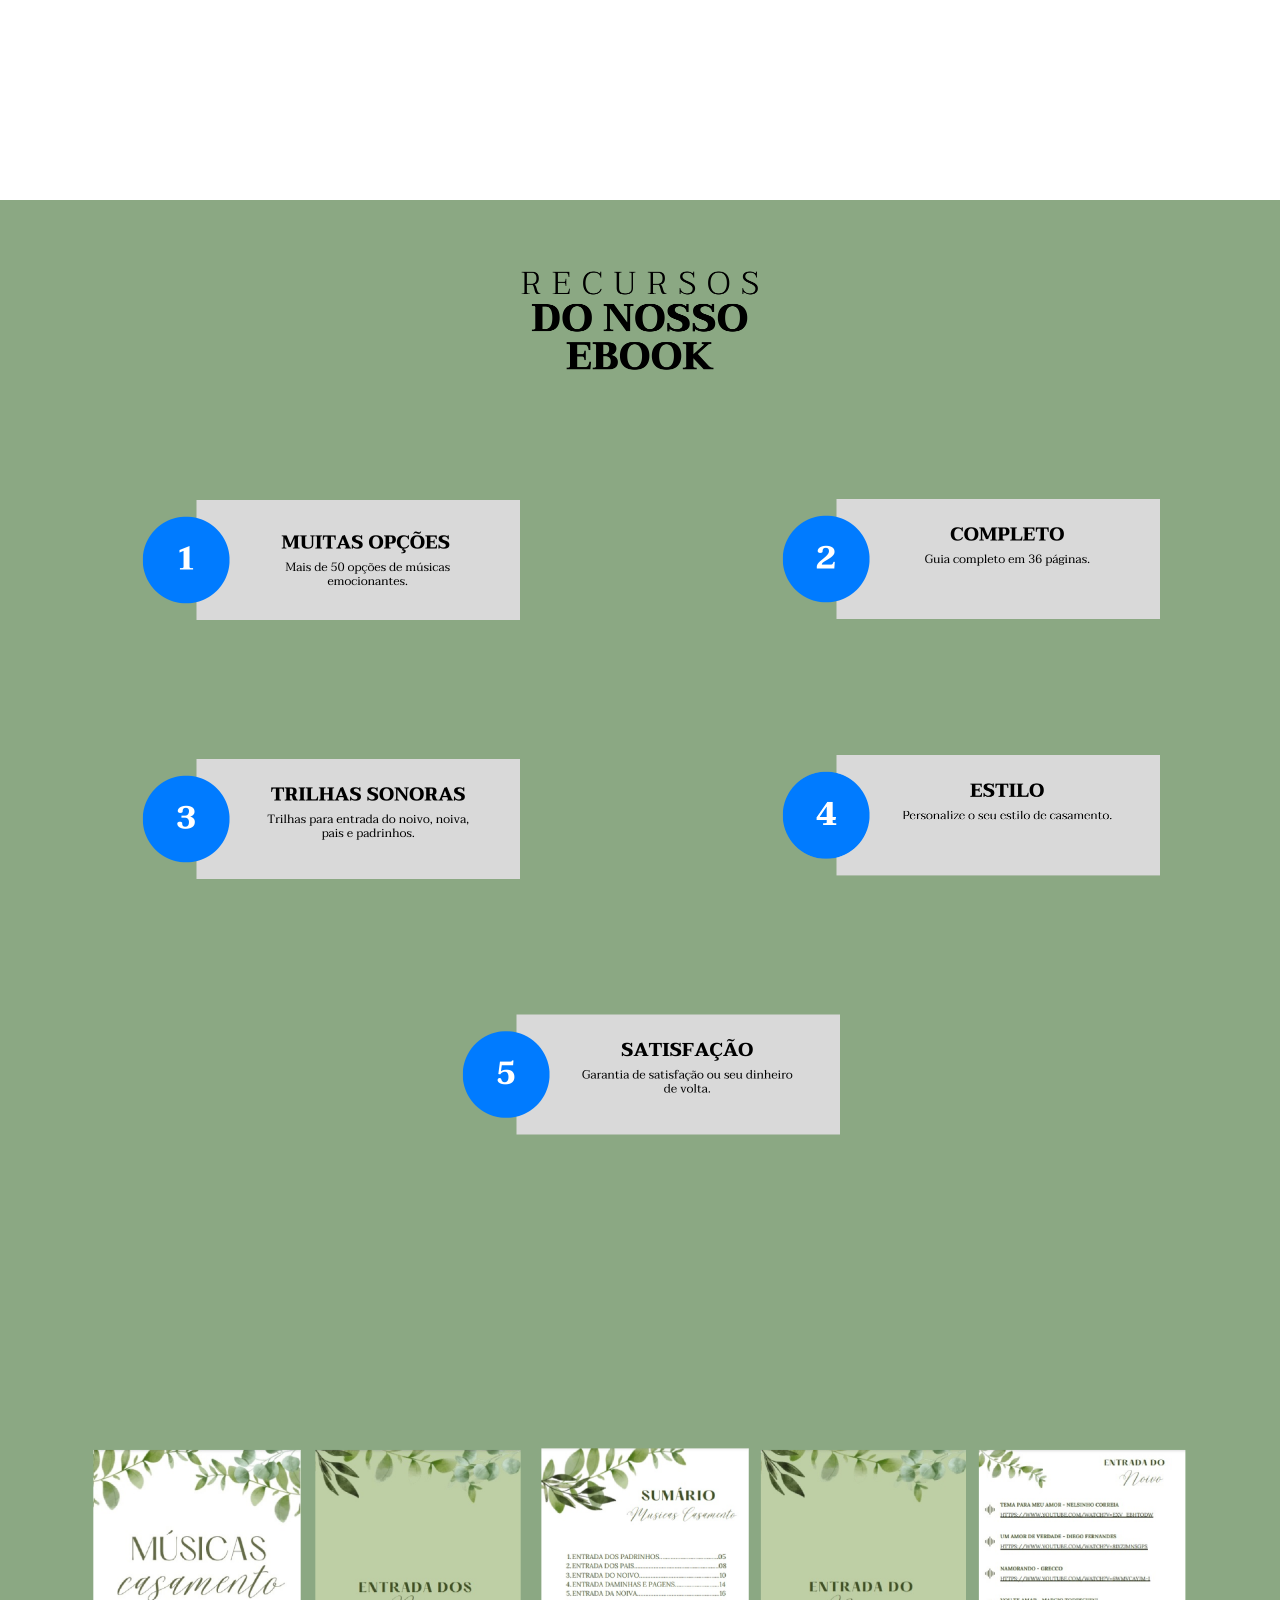
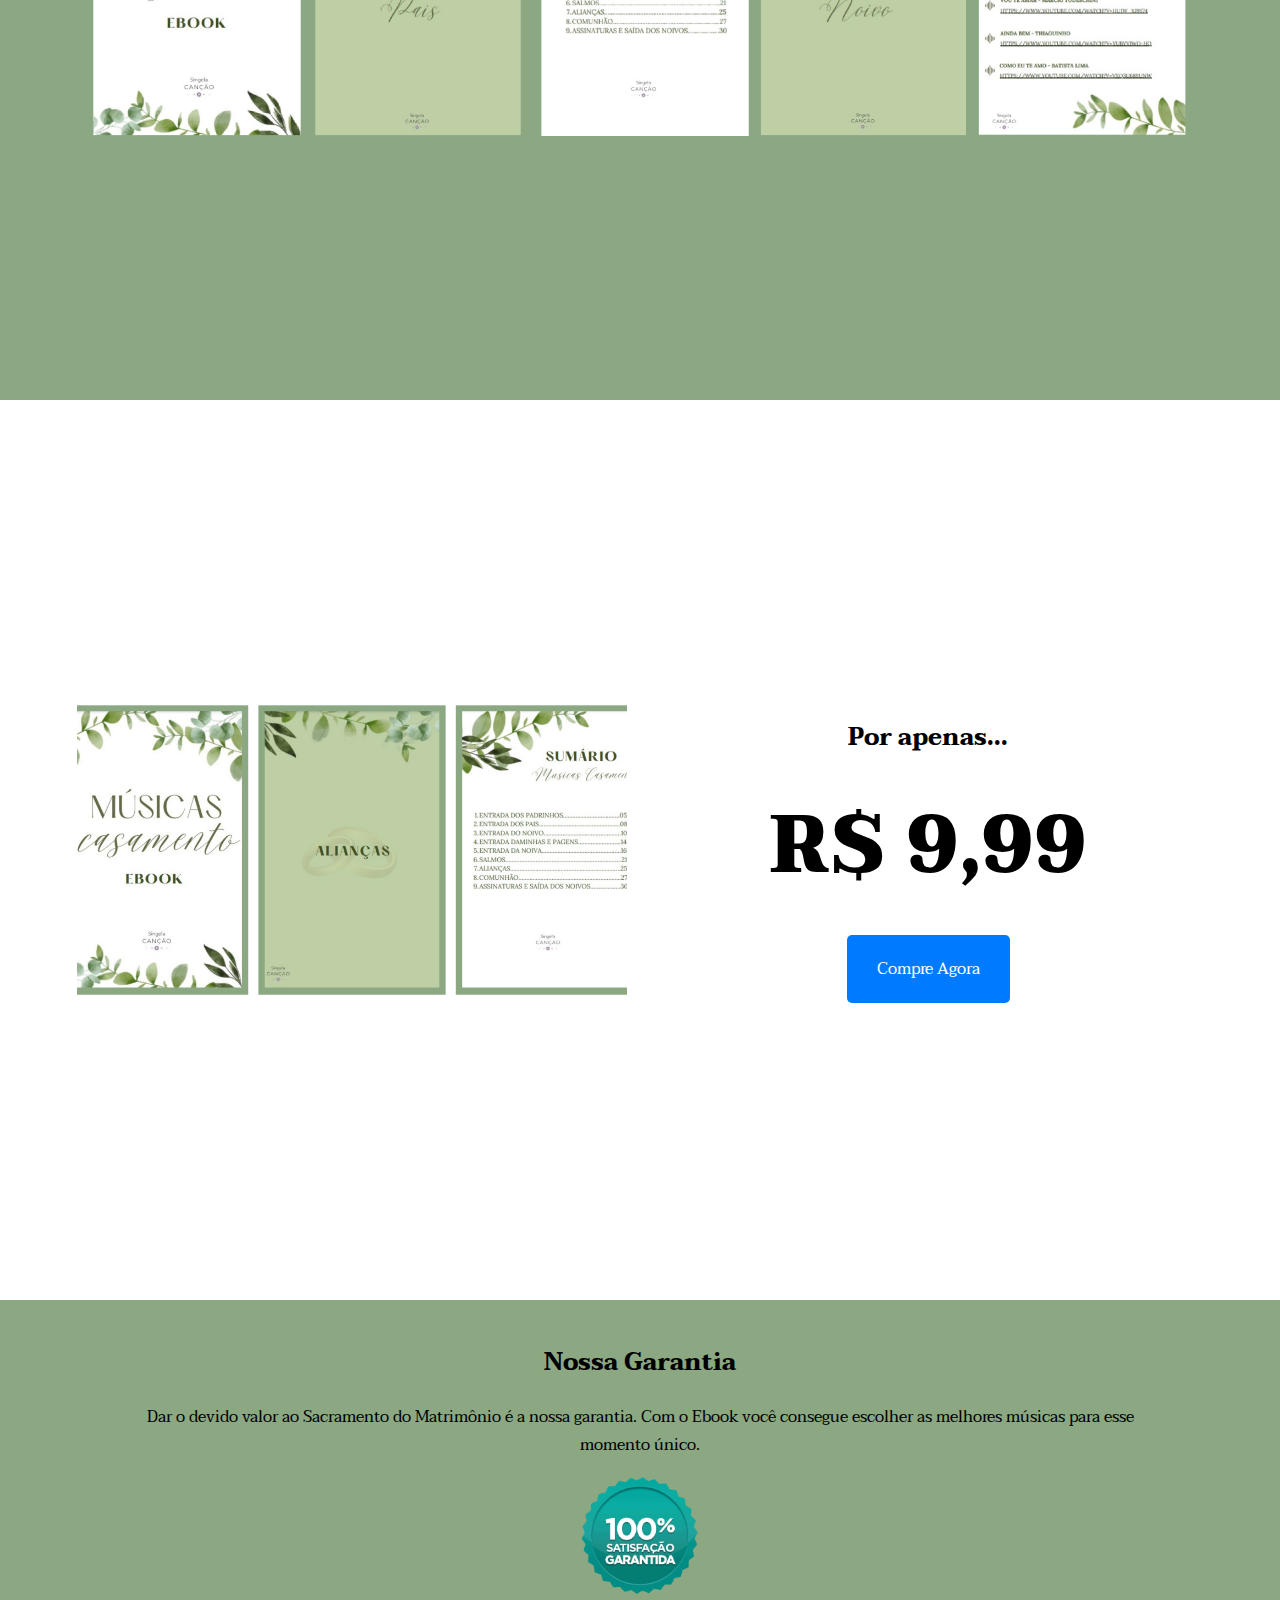
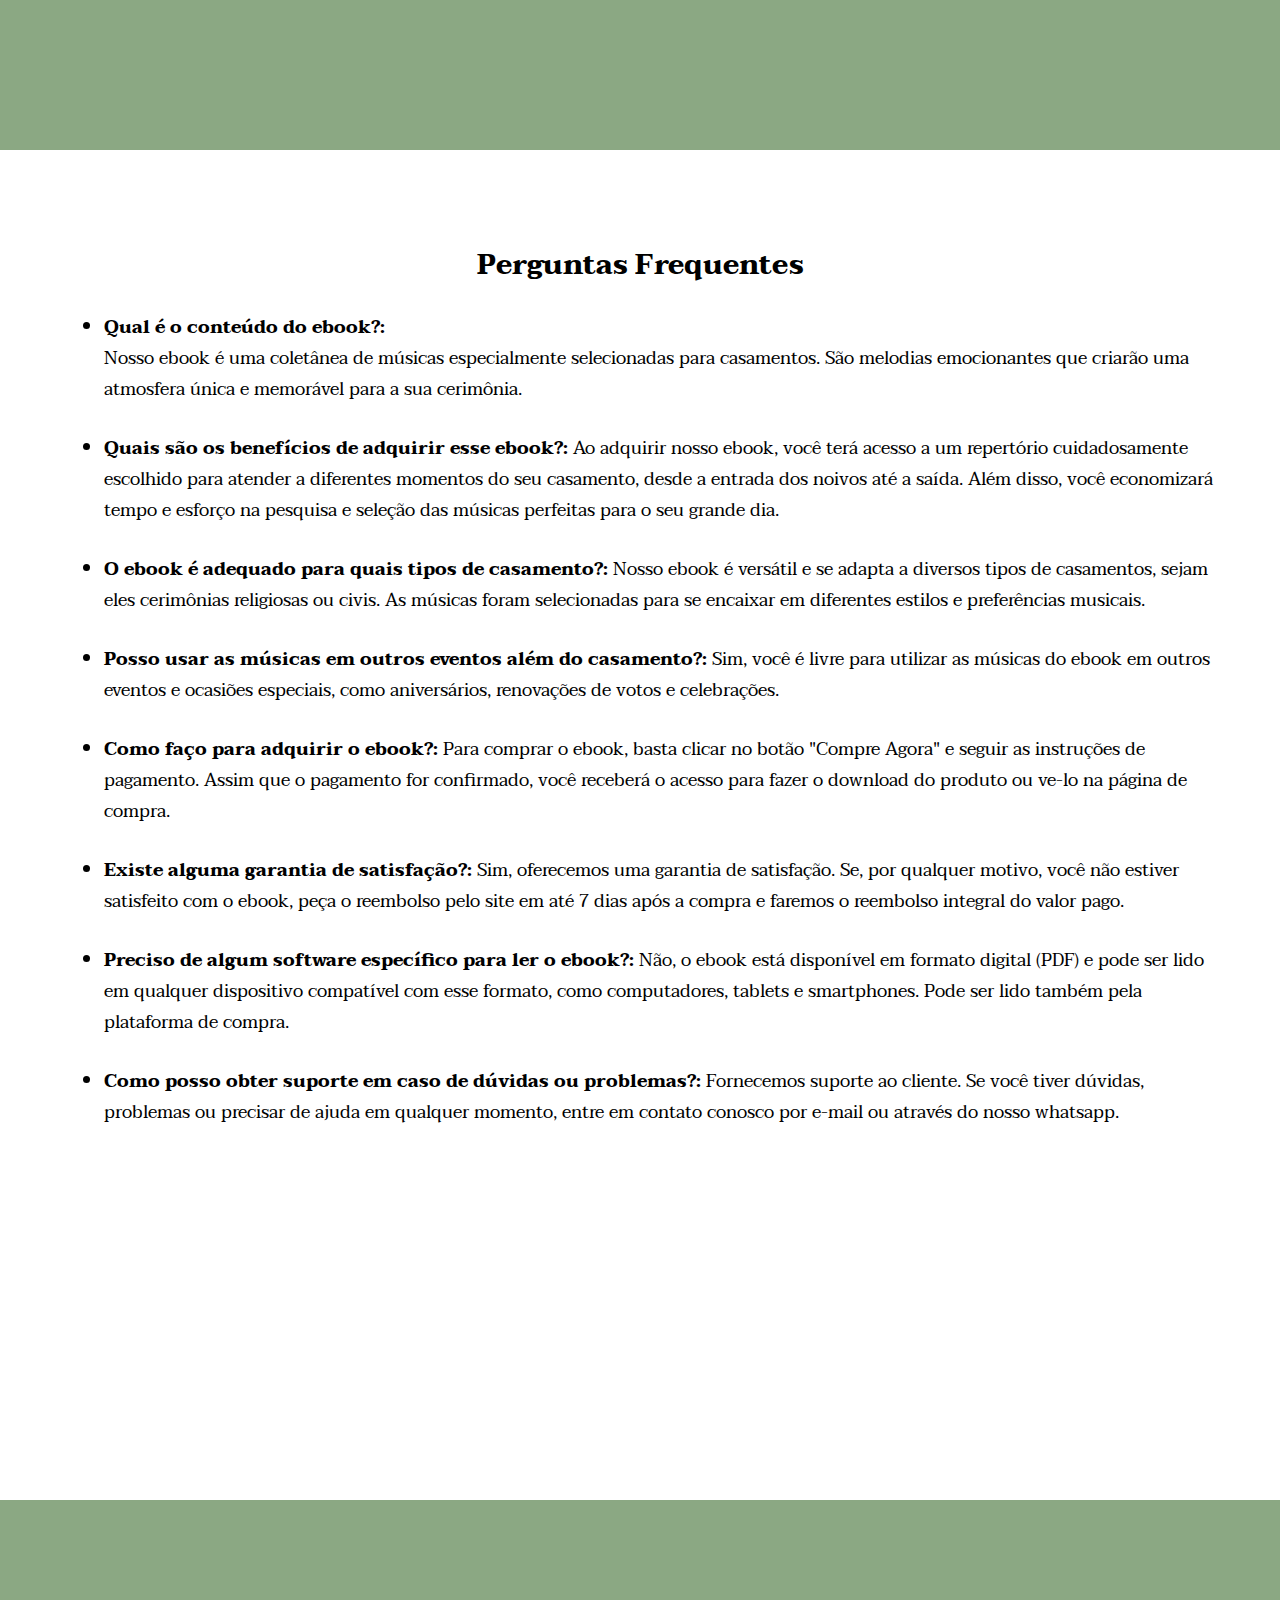
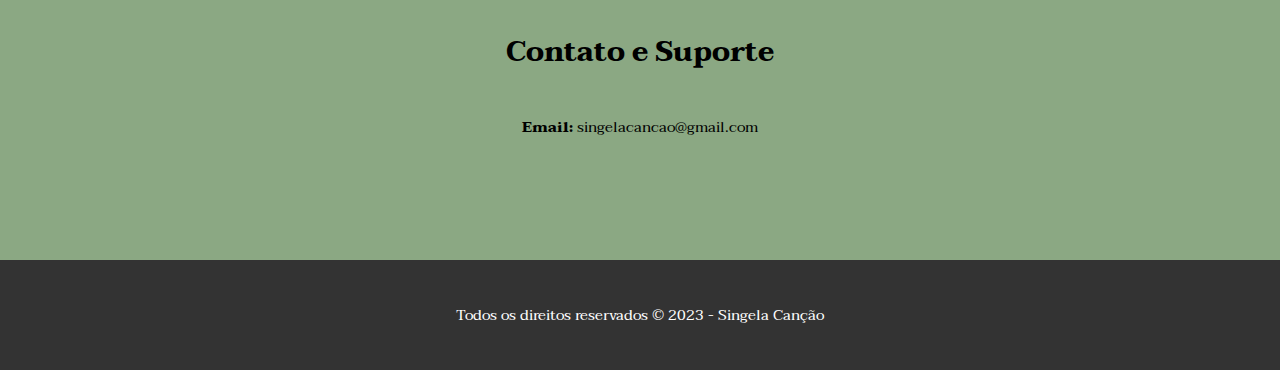
==== commit 10cc2373: "Update index.html" ====
--- a/index.html
+++ b/index.html
@@ -90,7 +90,7 @@
         </div>
         <div class="compra">
           <h2>Por apenas...</h2>
-          <p>R$ 39,99</p>
+          <p>R$ 9,99</p>
           <a href="https://pay.hotmart.com/D82697118I" class="btn-primary" target="_blank">Compre Agora</a>
         </div>
       </div>
--- a/site/ativos/css/style-global.css
+++ b/site/ativos/css/style-global.css
@@ -0,0 +1,34 @@
+@import url('https://fonts.googleapis.com/css2?family=Taviraj:wght@200;300;400;500;600;700&display=swap');
+
+:root{
+    --cor-verde: #8BA883;
+    --cor-azul: #007bff;
+    --cor-cinza: #D9D9D9;
+    --cor-branca: #FFFFFF;	
+	
+    --fonteFamilia: 'Taviraj', serif;
+}
+
+body {
+    font-family: var(--fonteFamilia);
+    margin: 0;
+    padding: 0;
+    box-sizing: border-box;
+    max-width: 100%;
+}
+
+.btn-primary {
+    display: inline-block;
+    background-color: var(--cor-azul);
+    color: var(--cor-branca);
+    padding: 20px 30px;
+    border-radius: 5px;
+    text-decoration: none;
+    margin-top: 20px;
+}
+
+@media screen and (max-device-width: 425px) { /* Mobile */
+    .btn-primary {
+        padding: 13px 25px;
+    }
+}--- a/site/ativos/css/style-header.css
+++ b/site/ativos/css/style-header.css
@@ -0,0 +1,69 @@
+@import url(style-global.css);
+
+header {
+    height: 100vh;
+}
+
+header .container {
+    background: linear-gradient(to top, var(--cor-verde), #9eb896, #b0c8aa, #c4d8be, #d7e9d2, #dbf1e1, #e3f8ef, #edfffb, #f1ffff, #f7feff, #fcfeff, var(--cor-branca));
+    width: 100%;
+    height: 100vh;
+
+    display: flex;
+    justify-content: center;
+    align-items: center;
+}
+
+header .container .header-container{
+    display: flex;
+    flex-direction: column;
+    justify-content: center;
+    align-items: center;
+    
+    width: 95%;
+    height: 95vh;
+}
+
+header .container .header-container .logo-info {
+    width: 100%;
+    
+    
+    display: flex;
+    flex-direction: column;
+    align-items: center;
+    justify-content: center;
+}
+
+header .container .header-container .logo-info img {
+    width: 190px;
+}
+
+header .container .header-container .logo-info h1 {
+    font-size: 36px;
+    font-weight: 100;
+    text-align: center;
+}
+
+
+/* border: 0.1px solid black; */
+
+/* Responsividade */
+@media screen and (max-device-width: 768px) {
+    header .container {
+        width: 100vw;
+    }
+
+    header .container .header-container .logo-info img {
+        width: 150px;
+    }
+
+    header .container .header-container .logo-info h1 {
+        font-size: 30px;
+    }
+}
+
+@media screen and (max-device-width: 425px) { /* Mobile */
+    header .container .header-container .logo-info h1 {
+        font-size: 25px;
+    }
+}--- a/site/ativos/css/style-highlight.css
+++ b/site/ativos/css/style-highlight.css
@@ -0,0 +1,66 @@
+@import url(style-global.css);
+
+.highlight {
+    width: 100%;
+    height: 100vh;
+}
+
+.highlight .container {
+    width: 100%;
+    height: 100vh;
+
+    display: flex;
+    justify-content: center;
+    align-items: center;
+}
+
+.highlight .container .container-high {
+    display: flex;
+    flex-direction: column;
+    justify-content: center;
+    align-items: center;
+}
+.highlight .container .container-high img {
+    width: 450px;
+}
+
+.highlight .container .container-high p {
+    font-size: 25px;
+    text-align: center;
+}
+
+/* border: 0.1px solid black; */
+
+@media screen and (max-device-width: 768px) {
+    .highlight .container .container-high img {
+        width: 350px;
+    }
+
+    .highlight .container .container-high p {
+        font-size: 20px;
+    }    
+}
+
+@media screen and (max-device-width: 425px) { /* Mobile */
+    .highlight .container .container-high {
+        width: 90%;
+    }
+
+    .highlight .container .container-high img {
+        width: 250px;
+    }
+
+    .highlight .container .container-high p {
+        font-size: 15px;
+    }
+}
+
+@media screen and (max-device-width: 320px) { 
+    .highlight .container .container-high img {
+        width: 200px;
+    }
+
+    .highlight .container .container-high p {
+        font-size: 12px;
+    }
+}--- a/site/ativos/css/style-benefits.css
+++ b/site/ativos/css/style-benefits.css
@@ -0,0 +1,179 @@
+@import url(style-global.css);
+
+.benefits {
+    width: 100%;
+}
+
+.benefits .container {
+    width: 100%;
+    height: 200vh;
+    background: var(--cor-verde);
+    
+    display: flex;
+    flex-direction: column;
+    align-items: center;
+}
+
+.benefits .container .info{
+    width: 100%;
+    height: 50%;
+}
+
+.benefits .container .info .informativo {
+    /* border: 0.1px solid black; */
+    width: 100%;
+    height: 130vh;
+}
+
+.benefits .container .info .informativo .info1,
+.benefits .container .info .informativo .info2,
+.benefits .container .info .informativo .info3 {
+    height: 22%;
+}
+
+.benefits .container .info .informativo .info0,
+.benefits .container .info .informativo .info1,
+.benefits .container .info .informativo .info2,
+.benefits .container .info .informativo .info3 {
+    width: 100%;
+    
+    display: flex;
+    flex-direction: row;
+    justify-content: center;
+    align-items: center;
+}
+
+.benefits .container .info .informativo .info1 .info11, 
+.benefits .container .info .informativo .info1 .info12, 
+.benefits .container .info .informativo .info2 .info22, 
+.benefits .container .info .informativo .info2 .info21, 
+.benefits .container .info .informativo .info3 .info31 {
+    width: 100%;
+    height: 100%;
+    
+    display: flex;
+    justify-content: center;
+}
+
+.benefits .container .info .informativo .info1 .info11, 
+.benefits .container .info .informativo .info1 .info12, 
+.benefits .container .info .informativo .info2 .info22 {
+    align-items: center;
+}
+
+.benefits .container .info .informativo .info1 .info11, 
+.benefits .container .info .informativo .info2 .info21 {
+    align-items: center;
+}
+
+.benefits .container .info .informativo .info3 .info31 {
+    align-items: center;
+}
+
+.benefits .container .info .informativo .info0 img, 
+.benefits .container .info .informativo .info1 .info11 img, 
+.benefits .container .info .informativo .info1 .info12 img, 
+.benefits .container .info .informativo .info2 .info22 img, 
+.benefits .container .info .informativo .info2 .info21 img, 
+.benefits .container .info .informativo .info3 .info31 img {
+    width: 400px;
+}
+
+.benefits .container .info .info-ebook{
+    width: 100%;
+    height: 70%;
+    
+    display: flex;
+    justify-content: center;
+    align-items: start;
+}
+
+.benefits .container .info .info-ebook img {
+    width: 1100px;
+}
+
+@media screen and (max-device-width: 1024px) {
+    .benefits .container .info .informativo .info0 img, 
+    .benefits .container .info .informativo .info1 .info11 img, 
+    .benefits .container .info .informativo .info1 .info12 img, 
+    .benefits .container .info .informativo .info2 .info22 img, 
+    .benefits .container .info .informativo .info2 .info21 img, 
+    .benefits .container .info .informativo .info3 .info31 img {
+        width: 350px;
+    }
+
+    .benefits .container .info .info-ebook img {
+        width: 900px;
+    }
+}
+
+@media screen and (max-device-width: 768px) {
+    .benefits {
+        width: 100%;
+        height: 850px;
+    }
+    
+    .benefits .container {
+        height: 168vh;
+    }
+
+    .benefits .container .info{
+        height: 85%;
+    }    
+
+    .benefits .container .info .informativo {
+        height: 110vh;
+    }
+
+    .benefits .container .info .informativo .info0 img, 
+    .benefits .container .info .informativo .info1 .info11 img, 
+    .benefits .container .info .informativo .info1 .info12 img, 
+    .benefits .container .info .informativo .info2 .info22 img, 
+    .benefits .container .info .informativo .info2 .info21 img, 
+    .benefits .container .info .informativo .info3 .info31 img {
+        width: 250px;
+    }
+
+    .benefits .container .info .info-ebook img {
+        width: 600px;
+    }
+
+    .benefits .container .info .info-ebook {
+        align-items: start;
+    }
+}
+
+@media screen and (max-device-width: 425px) {
+    .benefits .container {
+        height: 148vh;
+    }
+    
+    .benefits .container .info .informativo .info0 img, 
+    .benefits .container .info .informativo .info1 .info11 img, 
+    .benefits .container .info .informativo .info1 .info12 img, 
+    .benefits .container .info .informativo .info2 .info22 img, 
+    .benefits .container .info .informativo .info2 .info21 img, 
+    .benefits .container .info .informativo .info3 .info31 img {
+        width: 170px;
+    }
+    
+
+    .benefits .container .info .info-ebook img {
+        width: 350px;
+    }   
+}
+
+@media screen and (max-device-width: 320px) {
+    .benefits .container .info .informativo .info0 img, 
+    .benefits .container .info .informativo .info1 .info11 img, 
+    .benefits .container .info .informativo .info1 .info12 img, 
+    .benefits .container .info .informativo .info2 .info22 img, 
+    .benefits .container .info .informativo .info2 .info21 img, 
+    .benefits .container .info .informativo .info3 .info31 img {
+        width: 120px;
+    }
+
+    .benefits .container .info .info-ebook img {
+        width: 280px;
+    }
+}--- a/site/ativos/css/style-cta.css
+++ b/site/ativos/css/style-cta.css
@@ -0,0 +1,124 @@
+@import url(style-global.css);
+
+.cta {
+    width: 100%;
+}
+
+.cta .container {
+    width: 100%;
+    height: 100vh;
+
+    display: flex;
+    flex-direction: row;
+    justify-content: center;
+    align-items: center;
+}
+
+.cta .container .cta-container {
+    width: 90%;
+    height: 90%;
+    
+    display: flex;
+}
+
+.cta .container .cta-container .img {
+    display: flex;
+    justify-content: center;
+    align-items: center;
+    width: 50%;
+}
+
+.cta .container .cta-container .compra {
+    width: 50%;
+
+    display: flex;
+    flex-direction: column;
+    justify-content: center;
+    align-items: center;
+}
+
+.cta .container .cta-container .compra p {
+    font-size: 80px;
+    font-weight: 900;
+    margin: 0;
+}
+
+.cta .container .cta-container .img img {
+    width: 550px;
+}
+
+@media screen and (max-device-width: 768px){
+    .cta .container .cta-container .img img {
+        width: 320px;
+    }
+
+    .cta .container .cta-container .compra h2{
+        font-size: 30px;
+        font-weight: 500;
+    }
+    
+    .cta .container .cta-container .compra p {
+        font-size: 47px;
+    }
+    
+    .cta .container .cta-container .compra a{
+        font-size: 15px;
+    }
+}
+
+@media screen and (max-device-width: 425px){
+    .cta .container .cta-container {
+        flex-direction: column;
+        justify-content: center;
+        align-items: center;
+
+        width: 100%;
+        margin-top: 56px;
+    }
+
+    .cta .container .cta-container .img img {
+        width: 300px;
+    }
+}
+
+@media screen and (max-device-width: 375px) {
+    .cta .container .cta-container {   
+        width: 100%;
+        margin-top: 76px;
+    }
+
+    .cta .container .cta-container .compra h2{
+        font-size: 22px;
+    }
+    
+    .cta .container .cta-container .compra p {
+        font-size: 40px;
+    }
+    
+    .cta .container .cta-container .compra a{
+        font-size: 12px;
+    }
+}
+
+@media screen and (max-device-width: 320px) {
+    .cta .container .cta-container {   
+        width: 100%;
+        margin-top: 96px;
+    }
+
+    .cta .container .cta-container .img img {
+        width: 250px;
+    }
+
+    .cta .container .cta-container .compra h2{
+        font-size: 20px;
+    }
+    
+    .cta .container .cta-container .compra p {
+        font-size: 35px;
+    }
+    
+    .cta .container .cta-container .compra a{
+        font-size: 12px;
+    }
+}
--- a/site/ativos/css/style-guarantee.css
+++ b/site/ativos/css/style-guarantee.css
@@ -0,0 +1,61 @@
+@import url(style-global.css);
+
+.guarantee {
+    width: 100%;
+    height: 50vh;
+}
+
+.guarantee .container{
+    width: 100%;
+    height: 100%;
+    background: var(--cor-verde);
+    
+    text-align: center;
+
+    display: flex;
+    justify-content: center;
+    align-items: center;
+}
+
+.guarantee .container .guarantee-container {
+    width: 80%;
+    height: 90%;
+}
+
+.guarantee .container .guarantee-container img {
+    width: 120px;
+}
+
+@media screen and (max-device-width: 1024px) {
+    .guarantee .container .guarantee-container img {
+        width: 100px;
+    }
+}
+
+@media screen and (max-device-width: 425px)  /* Mobile */{
+    .guarantee .container .guarantee-container h2 {
+        font-size: 20px;
+    }
+
+    .guarantee .container .guarantee-container p {
+        font-size: 13px;
+    }
+
+    .guarantee .container .guarantee-container img {
+        width: 80px;
+    }   
+}
+
+@media screen and (max-device-width: 320px)  /* Mobile */{
+    .guarantee .container .guarantee-container h2 {
+        font-size: 18px;
+    }
+
+    .guarantee .container .guarantee-container p {
+        font-size: 12px;
+    }
+
+    .guarantee .container .guarantee-container img {
+        width: 75px;
+    }   
+}--- a/site/ativos/css/style-faq.css
+++ b/site/ativos/css/style-faq.css
@@ -0,0 +1,70 @@
+@import url(style-global.css);
+
+.faq {
+    width: 100%;
+    height: 150vh;
+}
+
+.faq .container {
+    width: 100%;
+    height: 100%;
+
+    display: flex;
+    justify-content: center;
+    align-items: center;
+}
+
+.faq .container .faq-container {
+    width: 90%;
+    height: 90%;
+    padding: 10px;
+}
+
+.faq .container .faq-container h2{ 
+    font-size: 28px;
+    text-align: center;
+}
+
+.faq .container .faq-container ul li {
+    font-size: 18px;
+} 
+
+/* border: 0.1px solid black; */
+
+@media screen and (max-device-width: 1024px) {
+    .faq {
+        height: 200vh;
+    }
+}
+
+@media screen and (max-device-width: 768px) {
+    .faq {
+        height: 240vh;
+    }
+}
+
+@media screen and (max-device-width: 425px ) { /* Mobile */
+    .faq {
+        height: 155vh;
+    }
+    
+    .faq .container .faq-container h2{ 
+        font-size: 20px;
+    }
+    
+    .faq .container .faq-container ul li {
+        font-size: 10px;
+    }     
+}
+
+@media screen and (max-device-width: 375px ) { 
+    .faq {
+        height: 180vh;
+    }
+}
+
+@media screen and (max-device-width: 320px ) { 
+    .faq {
+        height: 200vh;
+    }
+}--- a/site/ativos/css/style-contact.css
+++ b/site/ativos/css/style-contact.css
@@ -0,0 +1,80 @@
+@import url(style-global.css);
+
+.contact {
+    width: 100%;
+    height: 40vh;
+}
+
+.contact .container {
+    background-color: var(--cor-verde);
+    
+    width: 100%;
+    height: 100%;
+
+    display: flex;
+    justify-content: center;
+    align-items: center;
+}
+
+.contact .container .contact-container{
+    width: 80%;
+    height: 95%;
+    
+    display: flex;
+    flex-direction: column;
+    justify-content: center;
+    align-items: center;
+}
+
+.contact .container .contact-container h2 {
+    font-size: 28px;
+}
+
+.contact .container .contact-container .informacoes-contato {
+    display: flex;
+    flex-direction: column;
+    align-items: center;
+    justify-content: space-between;
+    width: 50%;
+}
+
+.contact .container .contact-container .informacoes-contato p {
+    font-size: 15px;
+    width: 450px;
+    text-align: center;
+}
+
+.contact .container .contact-container .informacoes-contato .redessocias {
+    width: 50px;
+    
+    display: flex;
+    justify-content: space-between;
+    align-items: center;
+}
+
+.contact .container .contact-container .informacoes-contato .redessocias a {
+    text-decoration: none; 
+    color: black;
+
+    display: flex;
+    justify-content: center;
+    align-items: center;
+}
+
+@media screen and (max-device-width: 425px){ /* Mobile */
+    .contact .container .contact-container .informacoes-contato p {
+        font-size: 13px;
+        width: 350px;
+    }
+}
+
+@media screen and (max-device-width: 320px){ 
+    .contact .container .contact-container h2 {
+        font-size: 24px;
+    }
+ 
+    .contact .container .contact-container .informacoes-contato p {
+        width: 300px;
+    }
+
+}--- a/site/ativos/css/style-footer.css
+++ b/site/ativos/css/style-footer.css
@@ -0,0 +1,30 @@
+@import url(style-global.css);
+
+.footer {
+    width: 100%;
+    height: 10vh;
+}
+
+.footer .container {
+    background-color: #333;
+    color: #fff;
+    text-align: center;
+    padding: 10px 0;
+    width: 100%;
+    height: 100%;
+
+    display: flex;
+    justify-content: center;
+    align-items: center;
+}
+
+.footer .container p {
+    font-size: 15px;
+}
+
+@media screen and (max-device-width: 320px) {
+    .footer .container p {
+        font-size: 10px;
+    }
+}
+
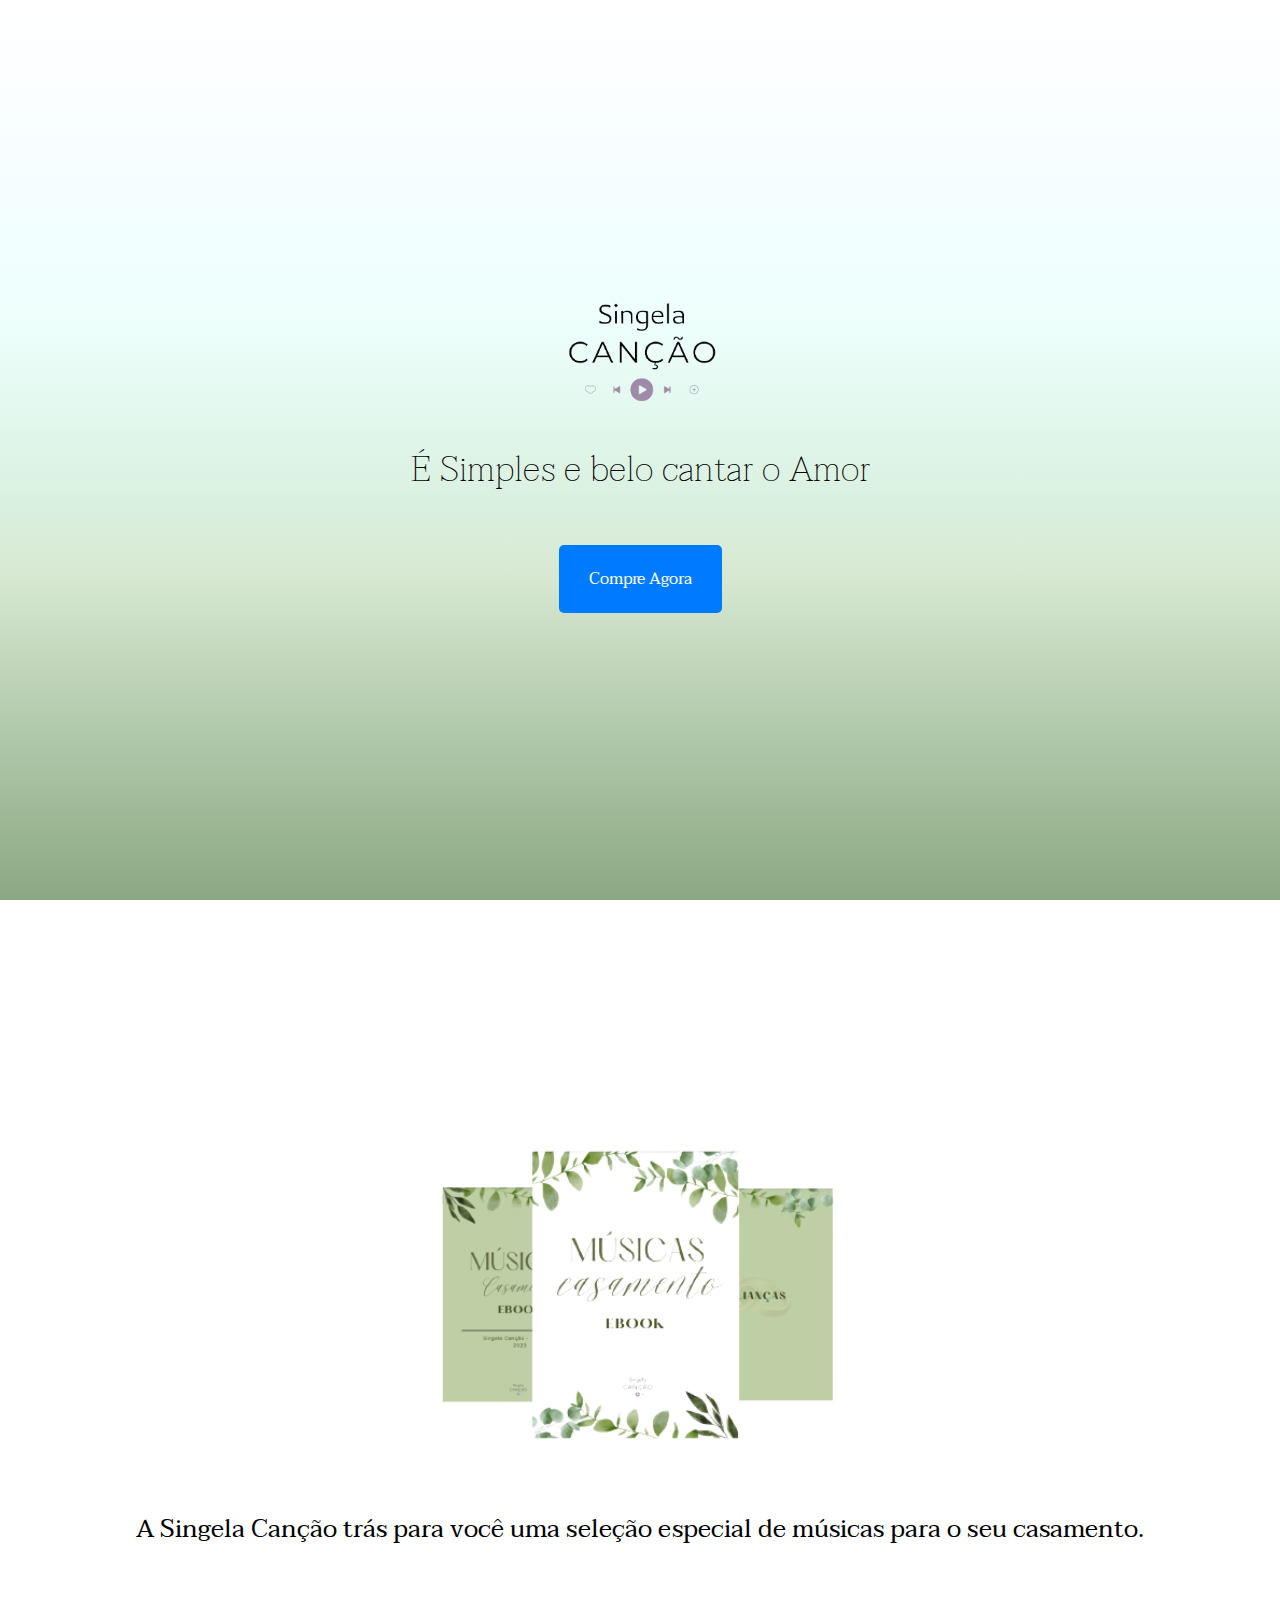
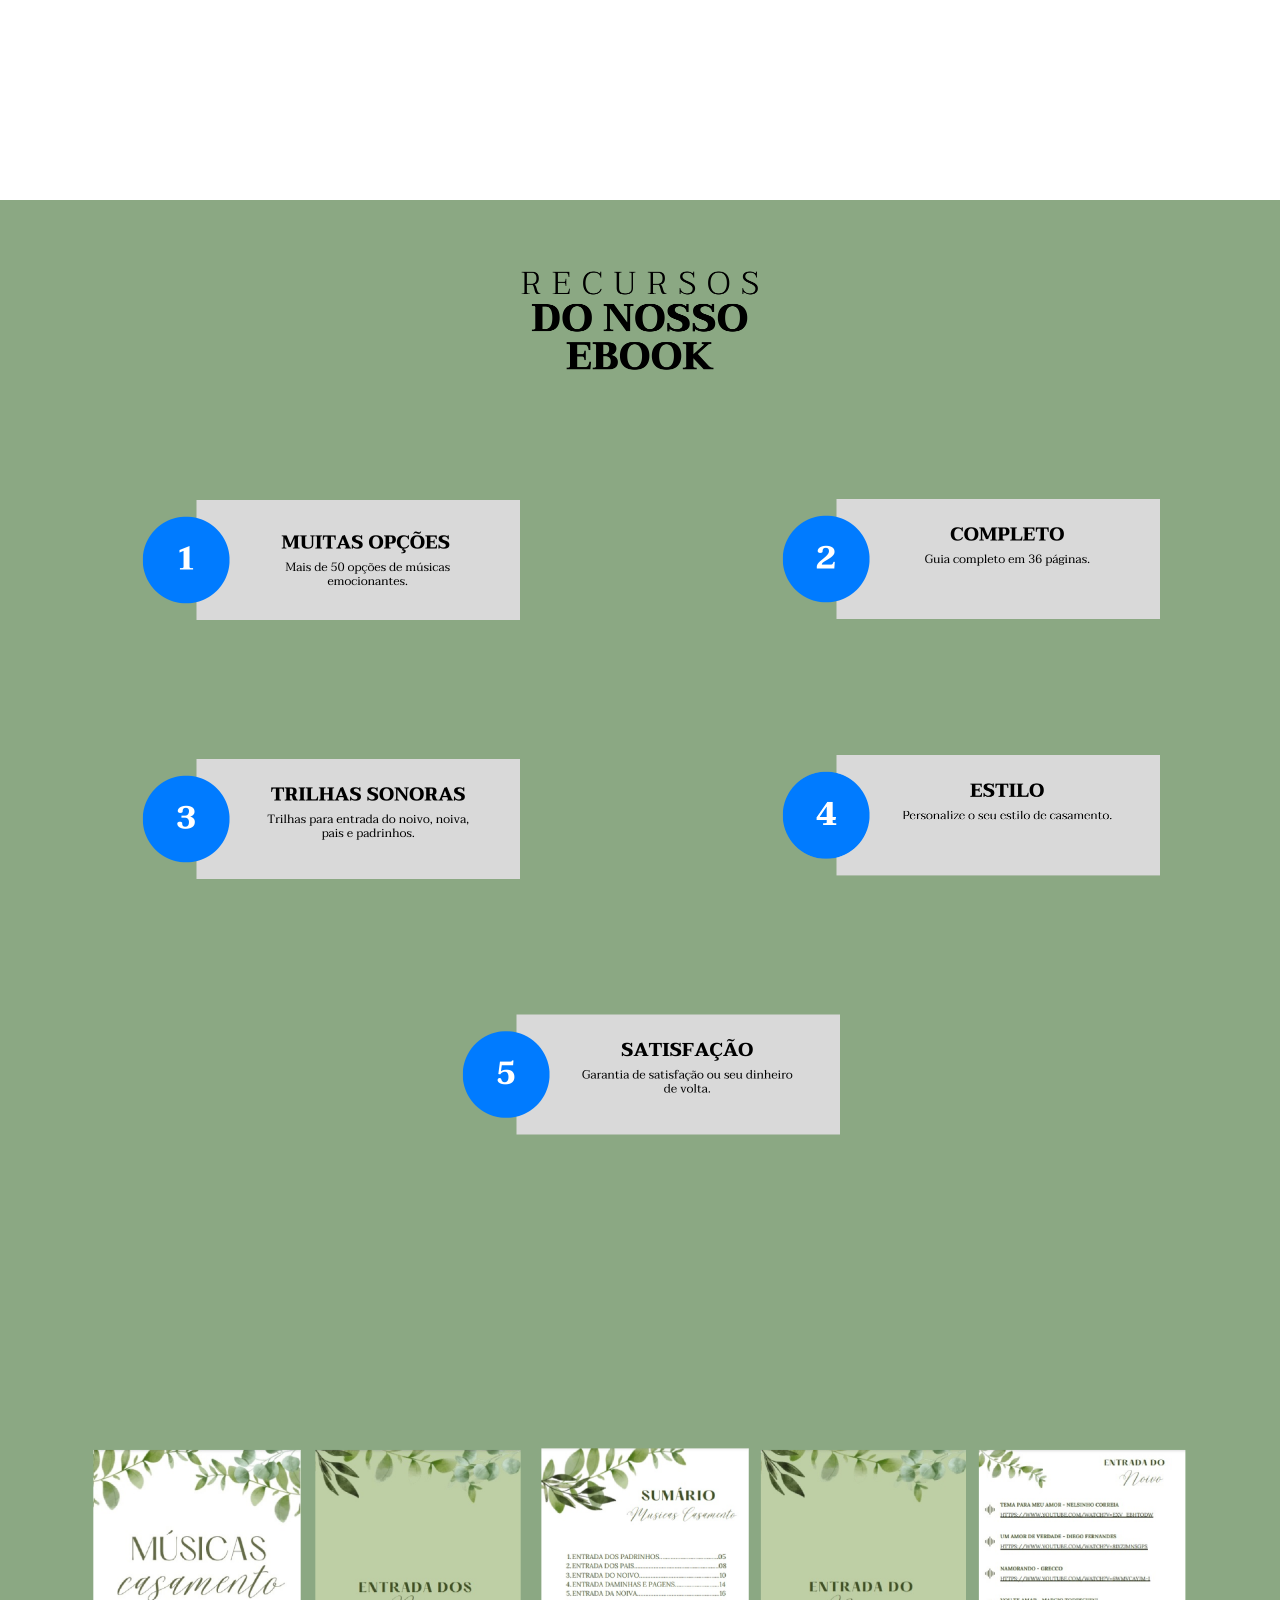
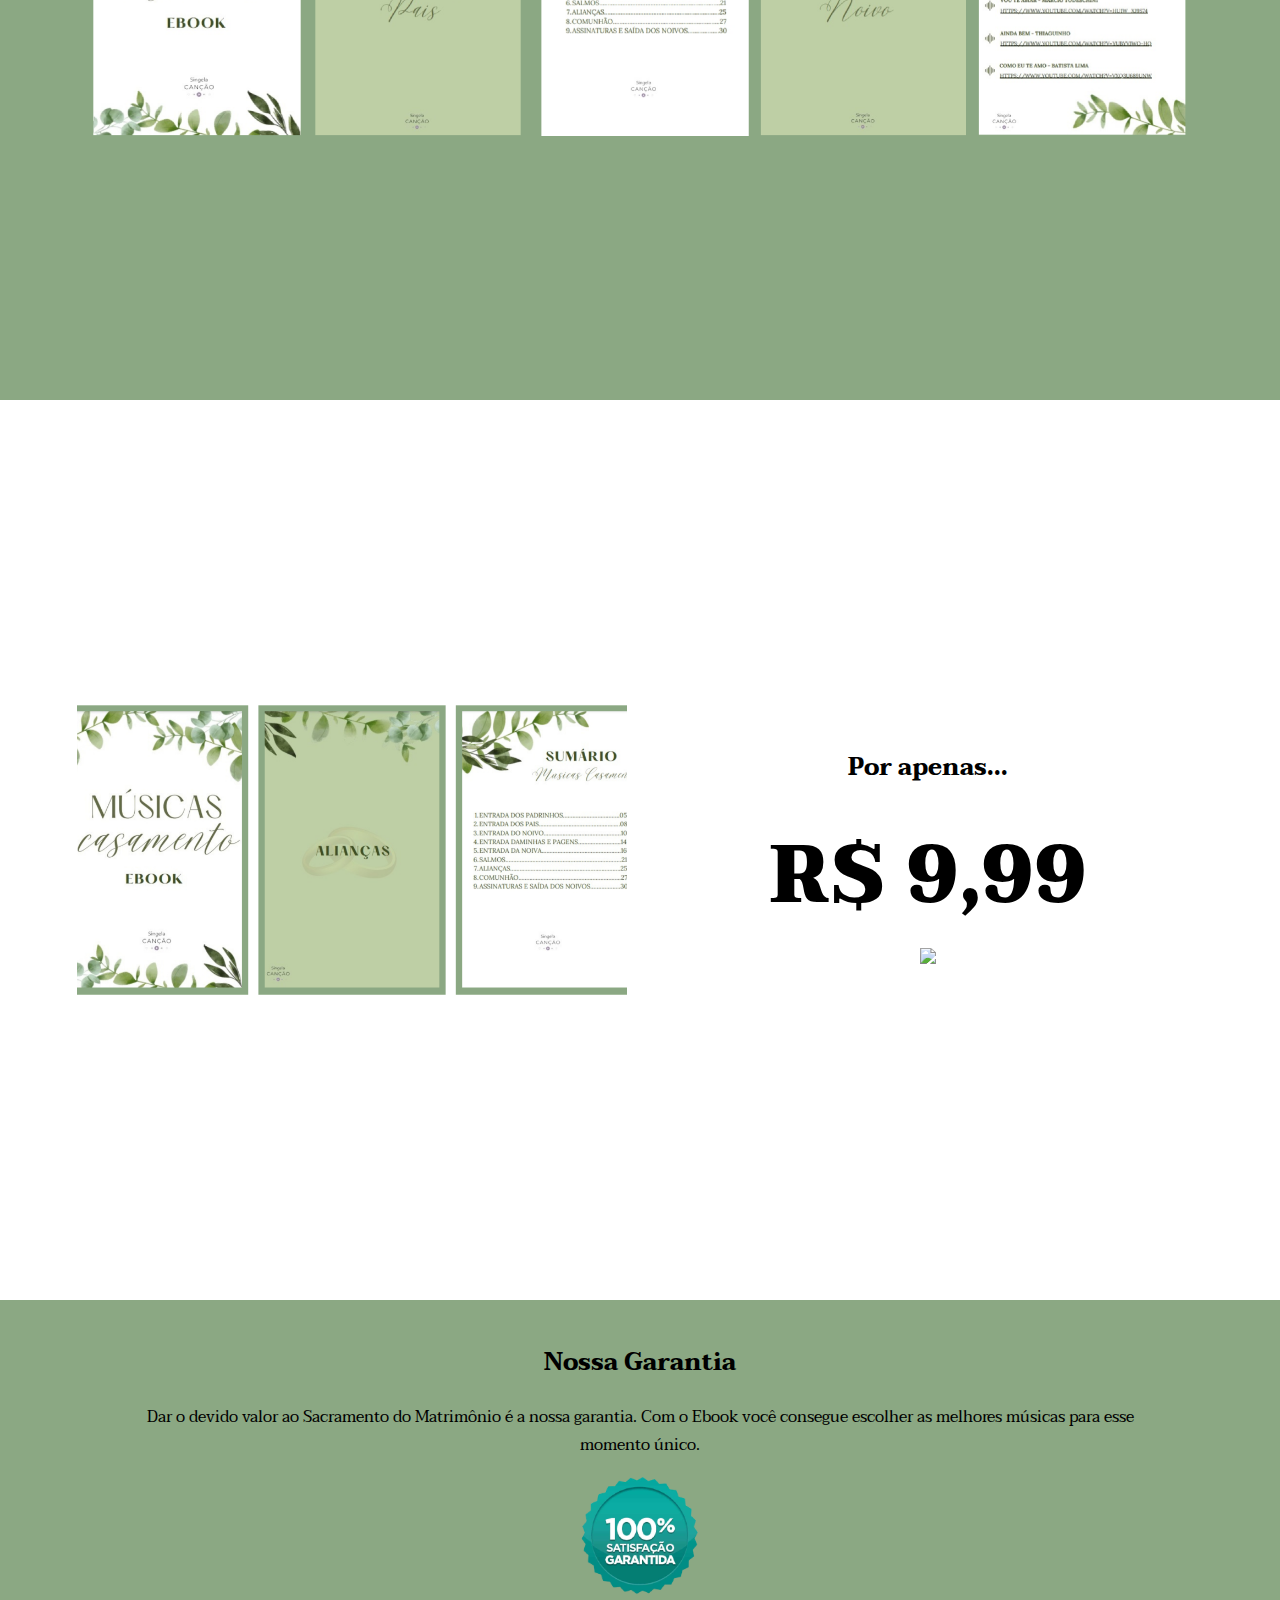
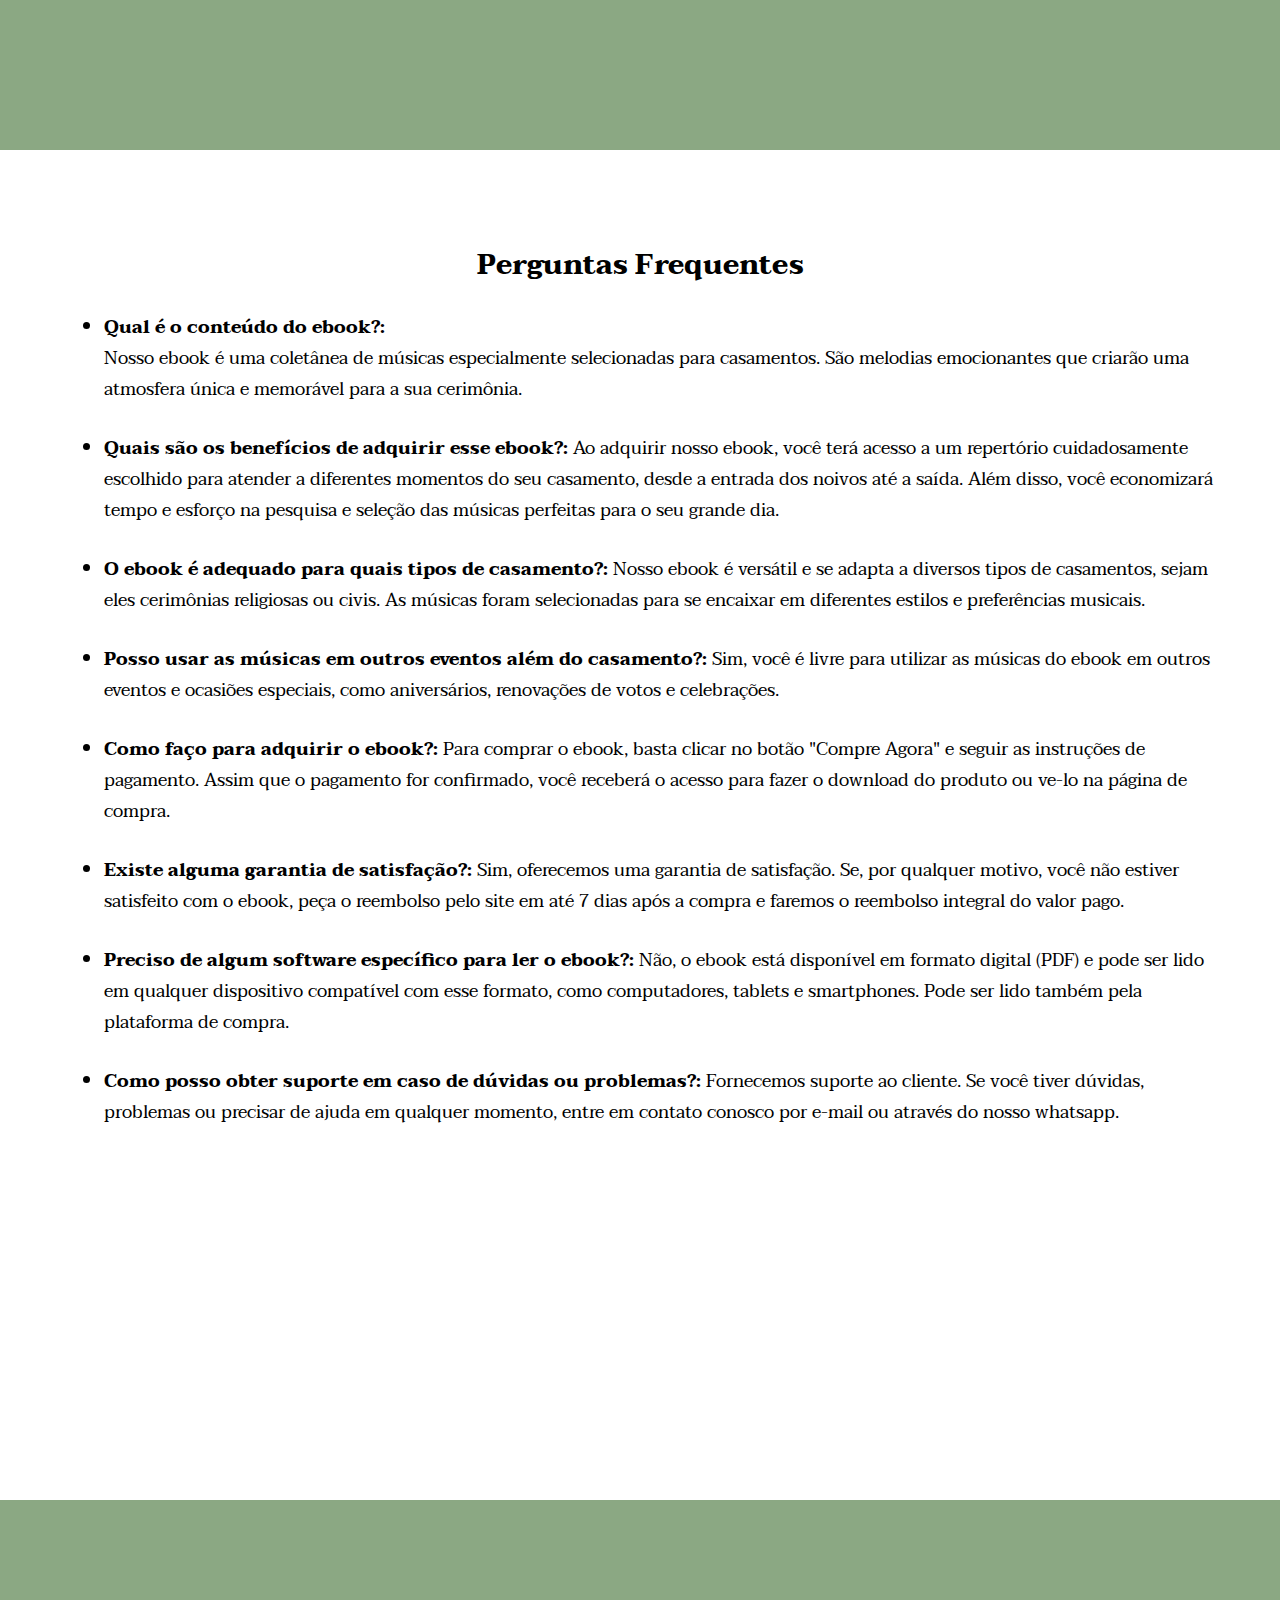
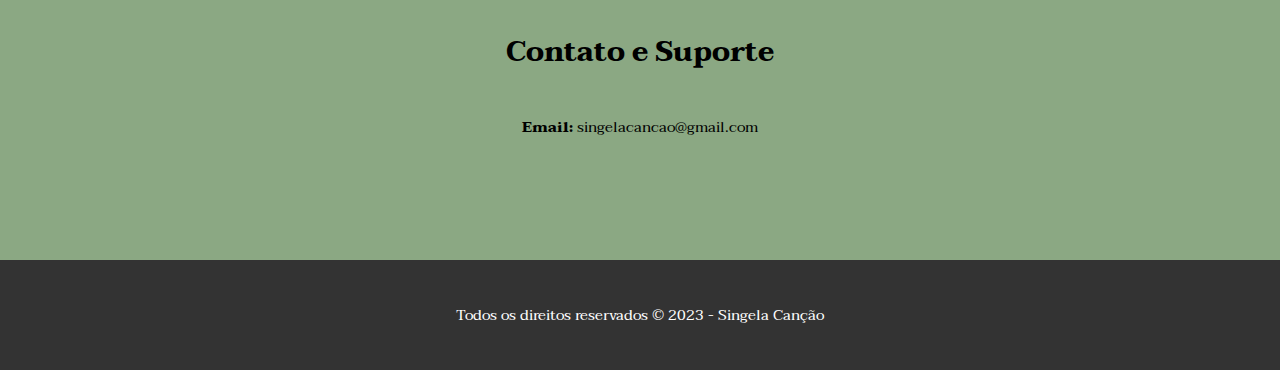
==== commit eebb85a1: "Update index.html" ====
--- a/index.html
+++ b/index.html
@@ -91,7 +91,8 @@
         <div class="compra">
           <h2>Por apenas...</h2>
           <p>R$ 9,99</p>
-          <a href="https://pay.hotmart.com/D82697118I" class="btn-primary" target="_blank">Compre Agora</a>
+          <a onclick="return false;" href="https://pay.hotmart.com/D82697118I?checkoutMode=2" class="hotmart-fb hotmart__button-checkout"><img src='https://static.hotmart.com/img/btn-buy-green.png'></a> 
+          <!-- <a href="https://pay.hotmart.com/D82697118I" class="btn-primary" target="_blank">Compre Agora</a> -->
         </div>
       </div>
     </div>
@@ -147,6 +148,19 @@
     </div>
   </footer>
 
+  <script type="text/javascript">
+  	function importHotmart(){ 
+   		var imported = document.createElement('script'); 
+   		imported.src = 'https://static.hotmart.com/checkout/widget.min.js'; 
+   		document.head.appendChild(imported); 
+  		var link = document.createElement('link'); 
+  		link.rel = 'stylesheet'; 
+  		link.type = 'text/css'; 
+  		link.href = 'https://static.hotmart.com/css/hotmart-fb.min.css'; 
+  		document.head.appendChild(link);	} 
+   	importHotmart(); 
+   </script> 
+  
 </body>
 
 </html>
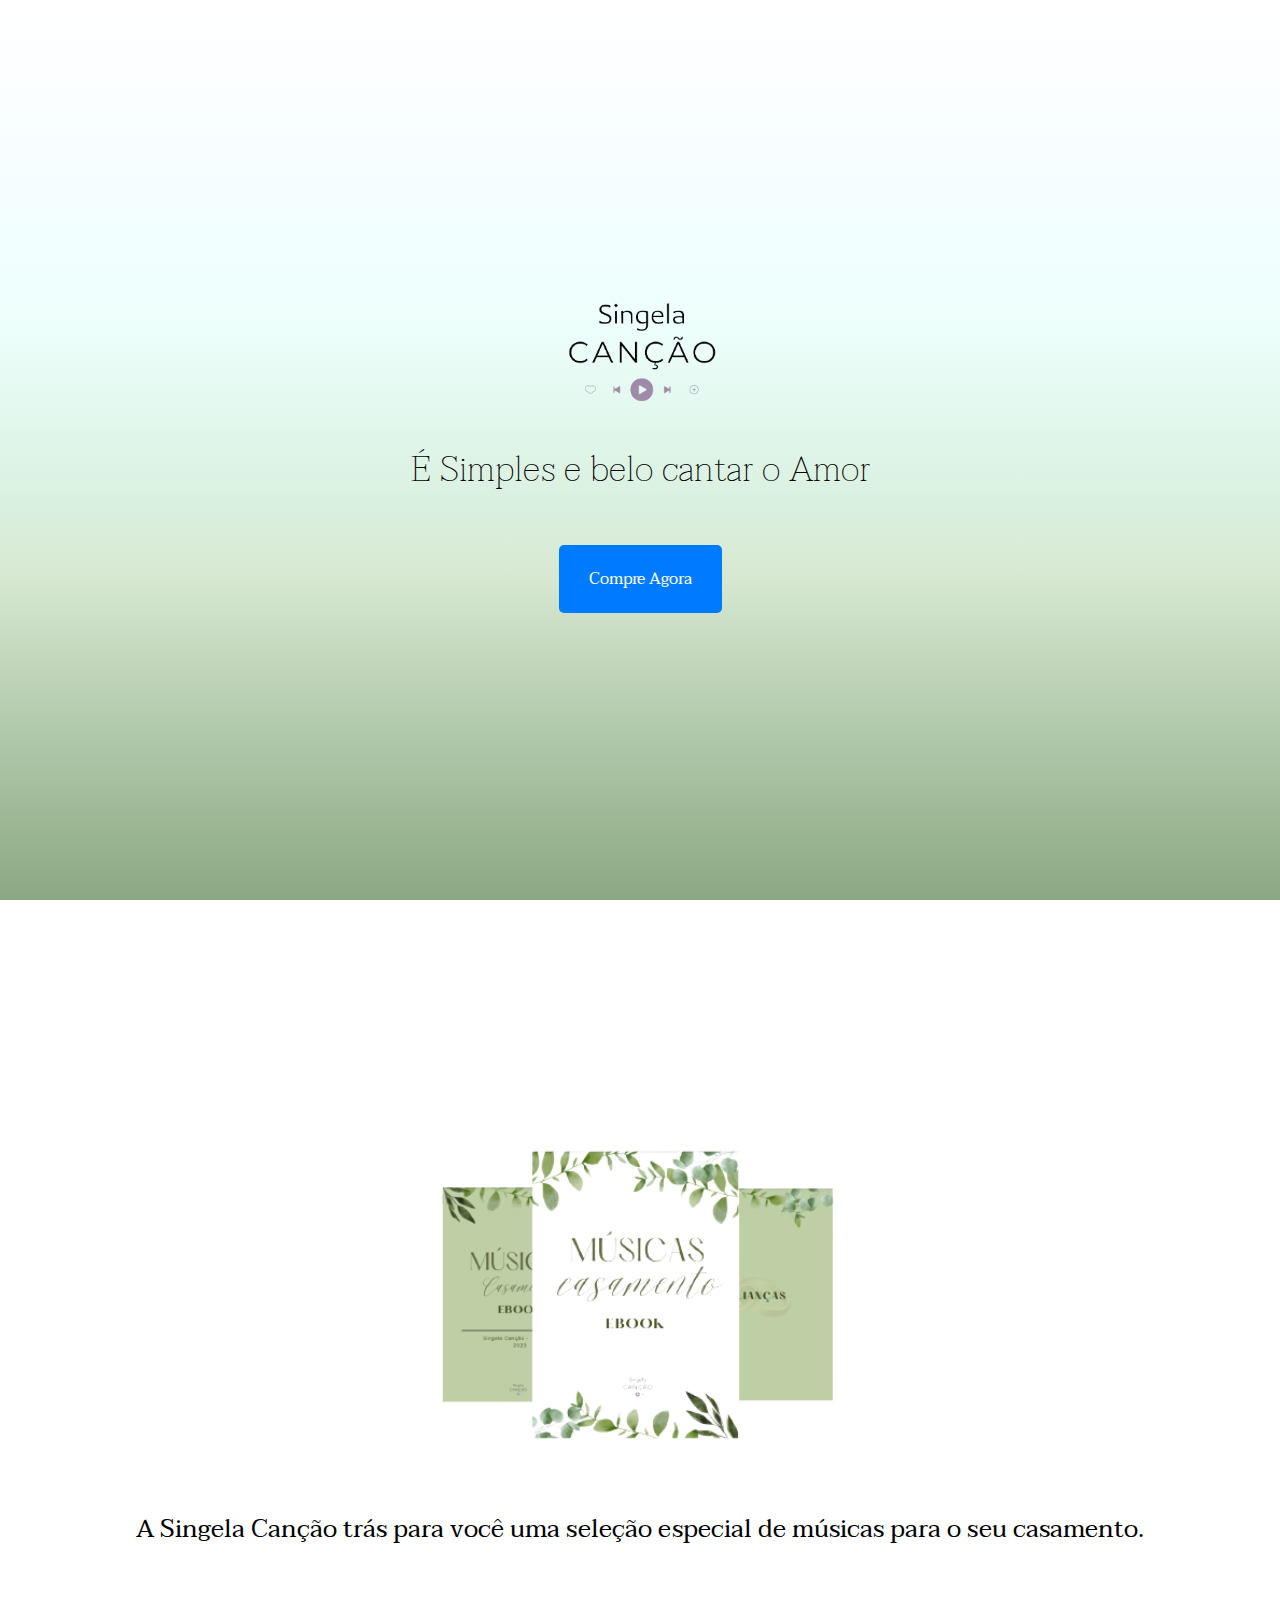
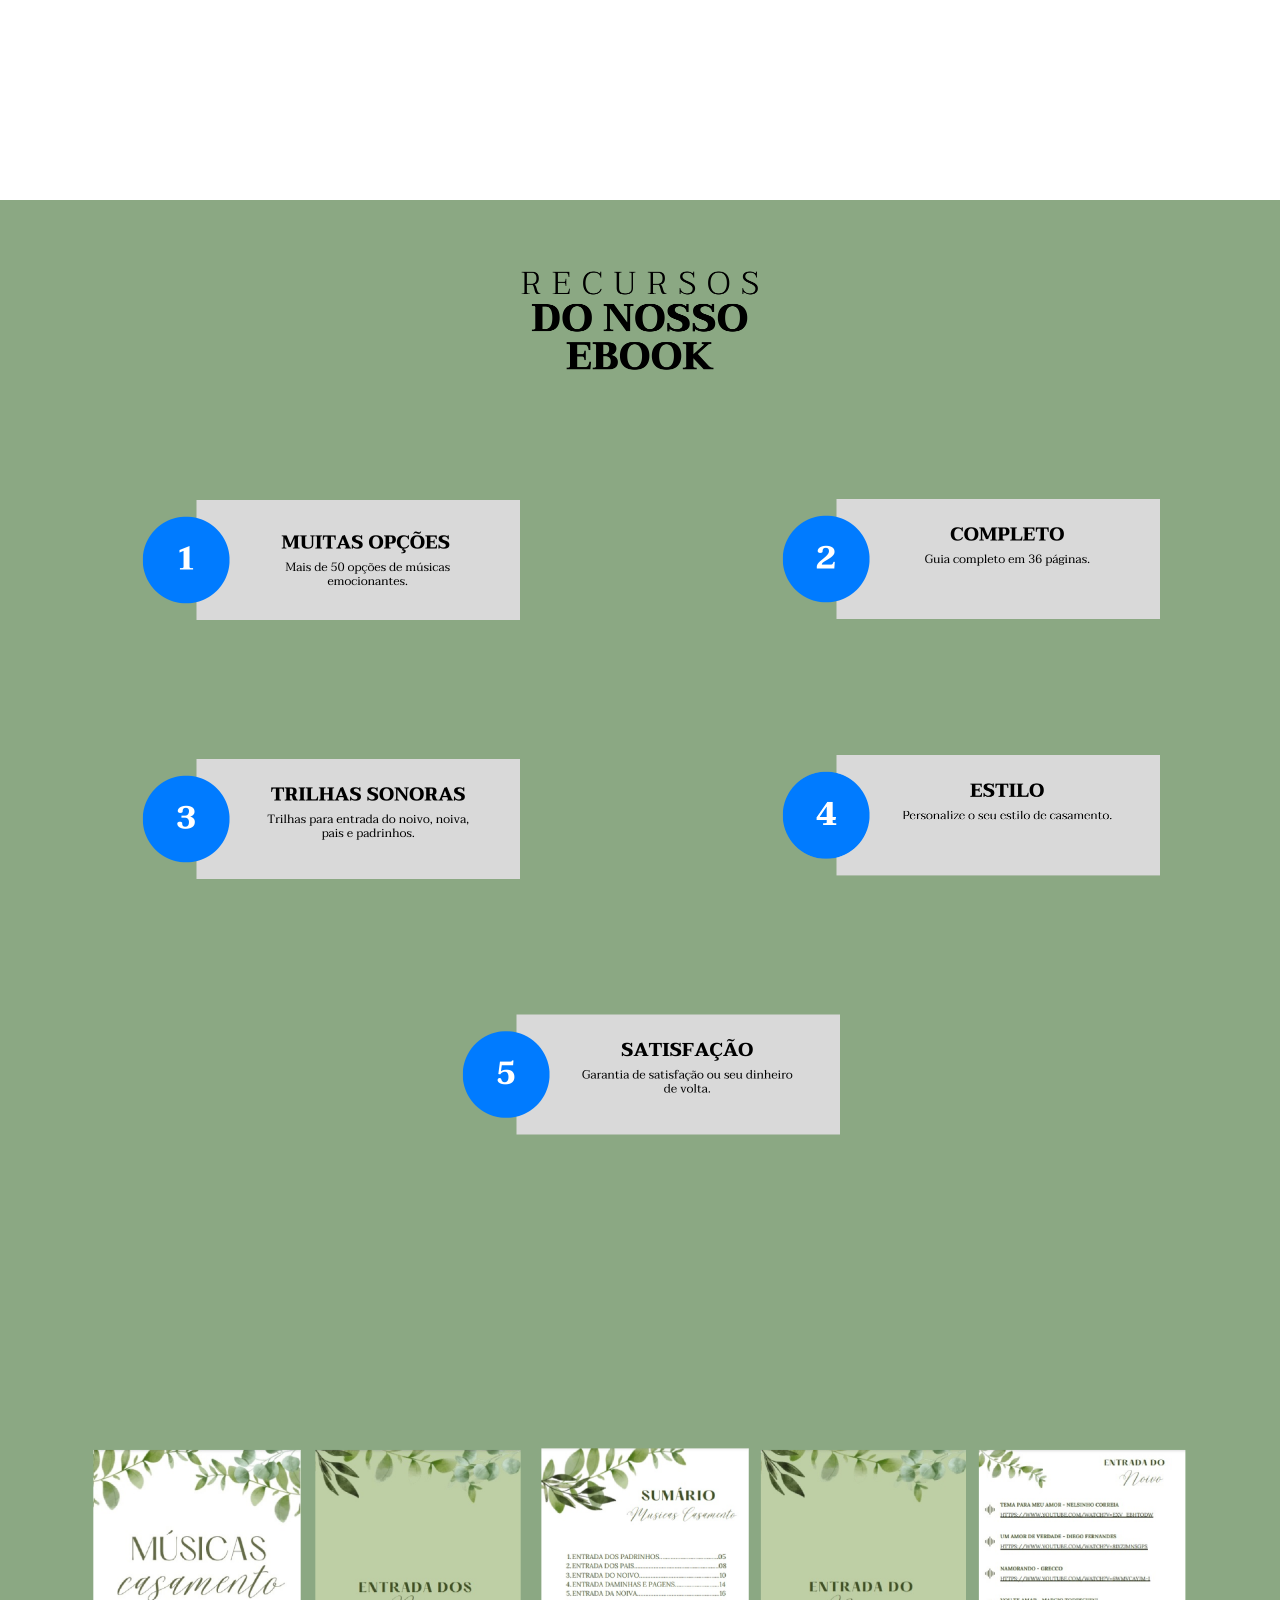
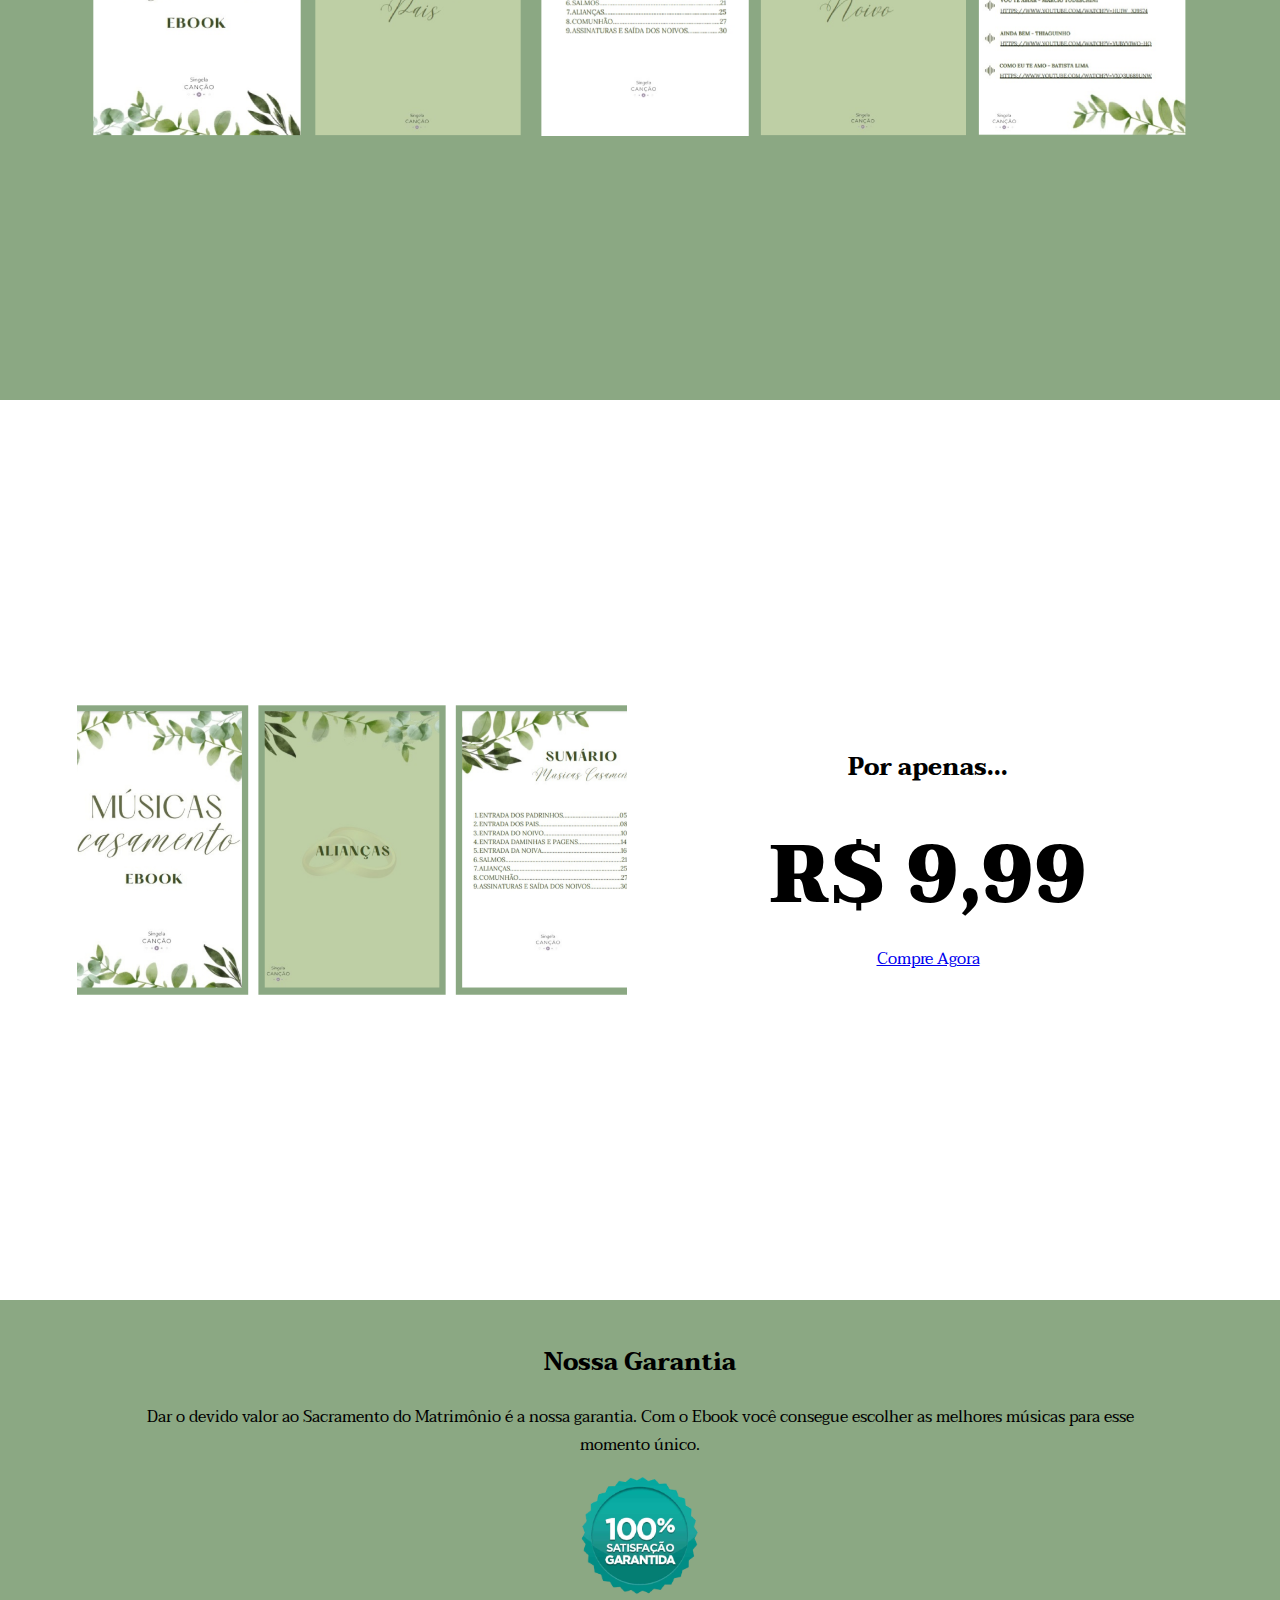
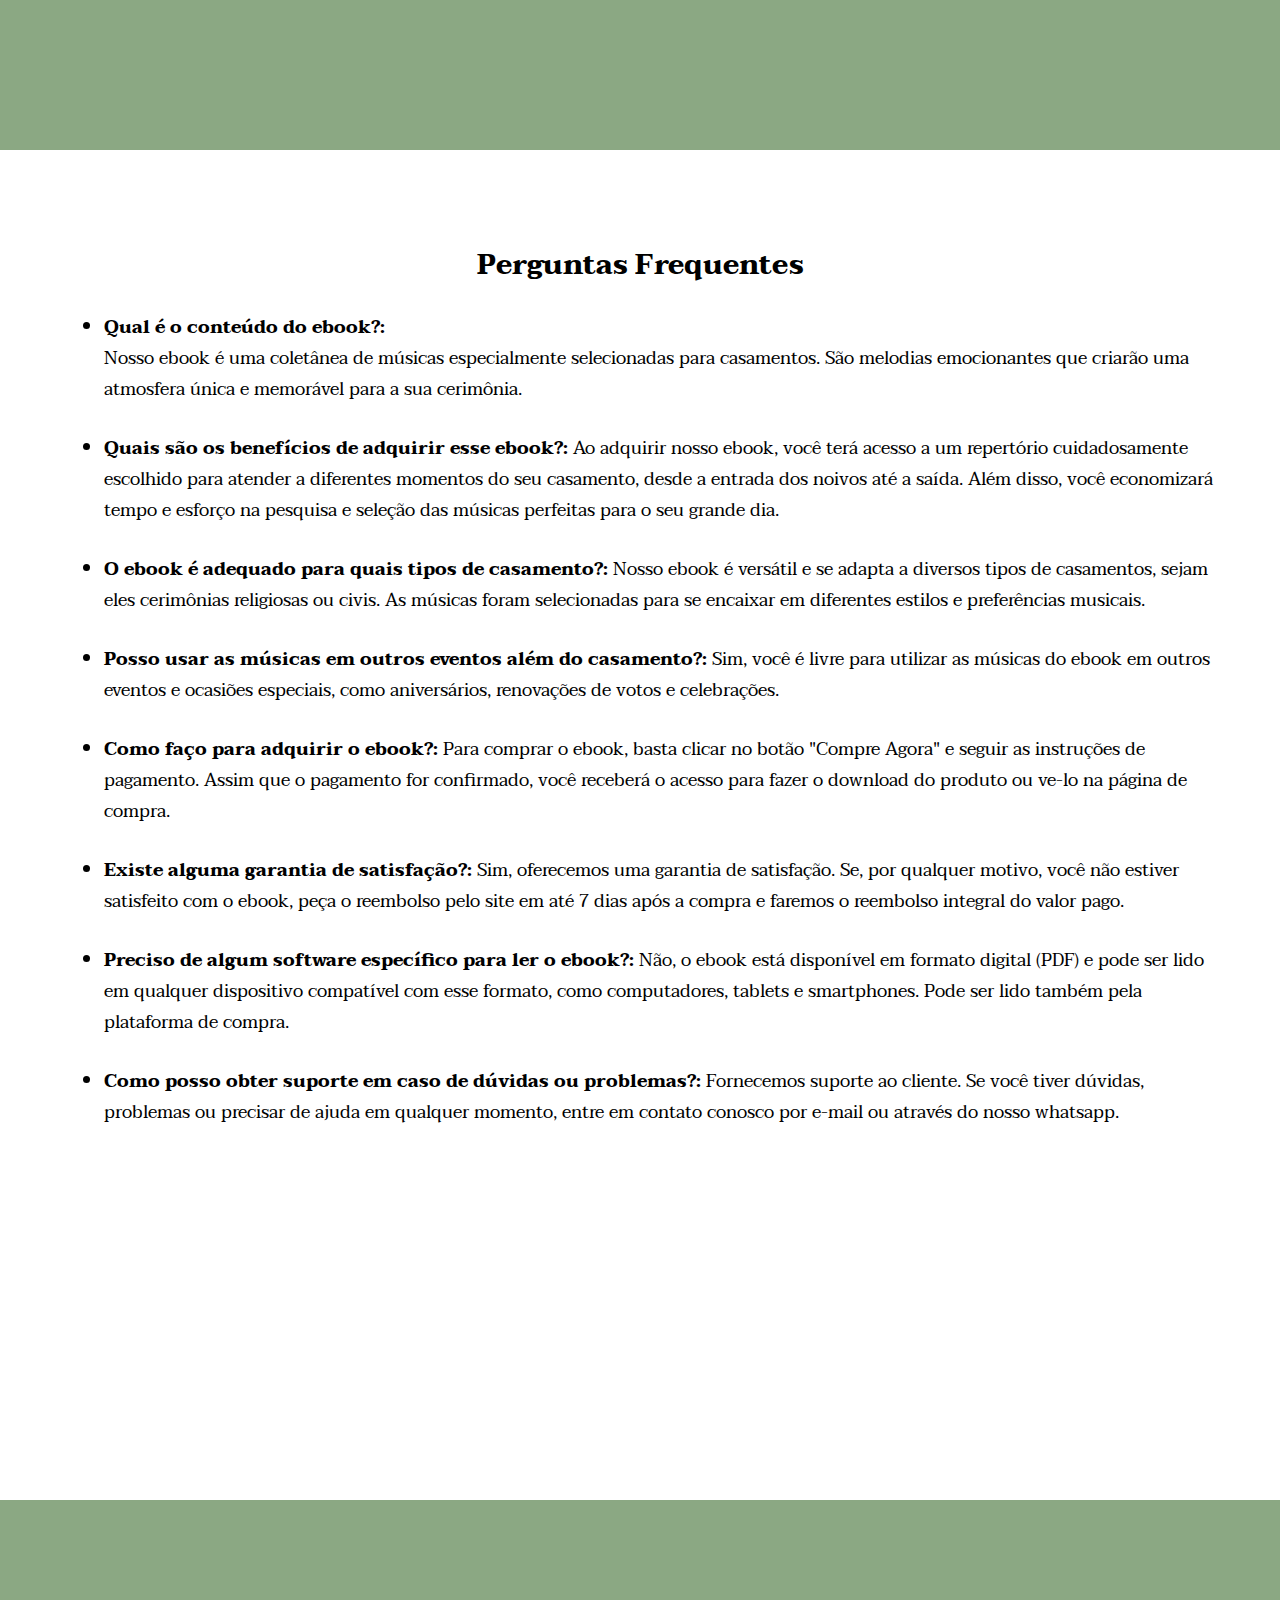
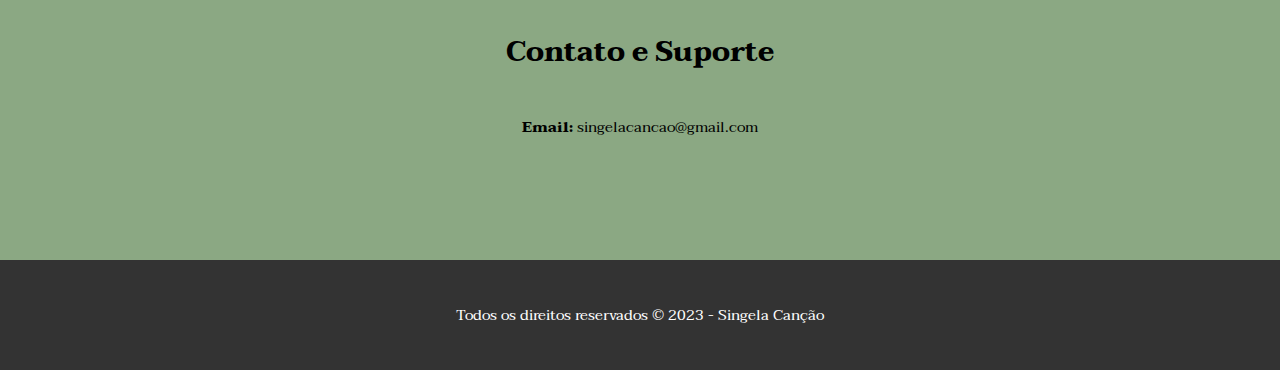
==== commit 2da4a04a: "Update index.html" ====
--- a/index.html
+++ b/index.html
@@ -91,7 +91,7 @@
         <div class="compra">
           <h2>Por apenas...</h2>
           <p>R$ 9,99</p>
-          <a onclick="return false;" href="https://pay.hotmart.com/D82697118I?checkoutMode=2" class="hotmart-fb hotmart__button-checkout"><img src='https://static.hotmart.com/img/btn-buy-green.png'></a> 
+          <a onclick="return false;" href="https://pay.hotmart.com/D82697118I?checkoutMode=2" class="hotmart-fb hotmart__button-checkout">Compre Agora<!-- <img src='https://static.hotmart.com/img/btn-buy-green.png'> --></a> 
           <!-- <a href="https://pay.hotmart.com/D82697118I" class="btn-primary" target="_blank">Compre Agora</a> -->
         </div>
       </div>
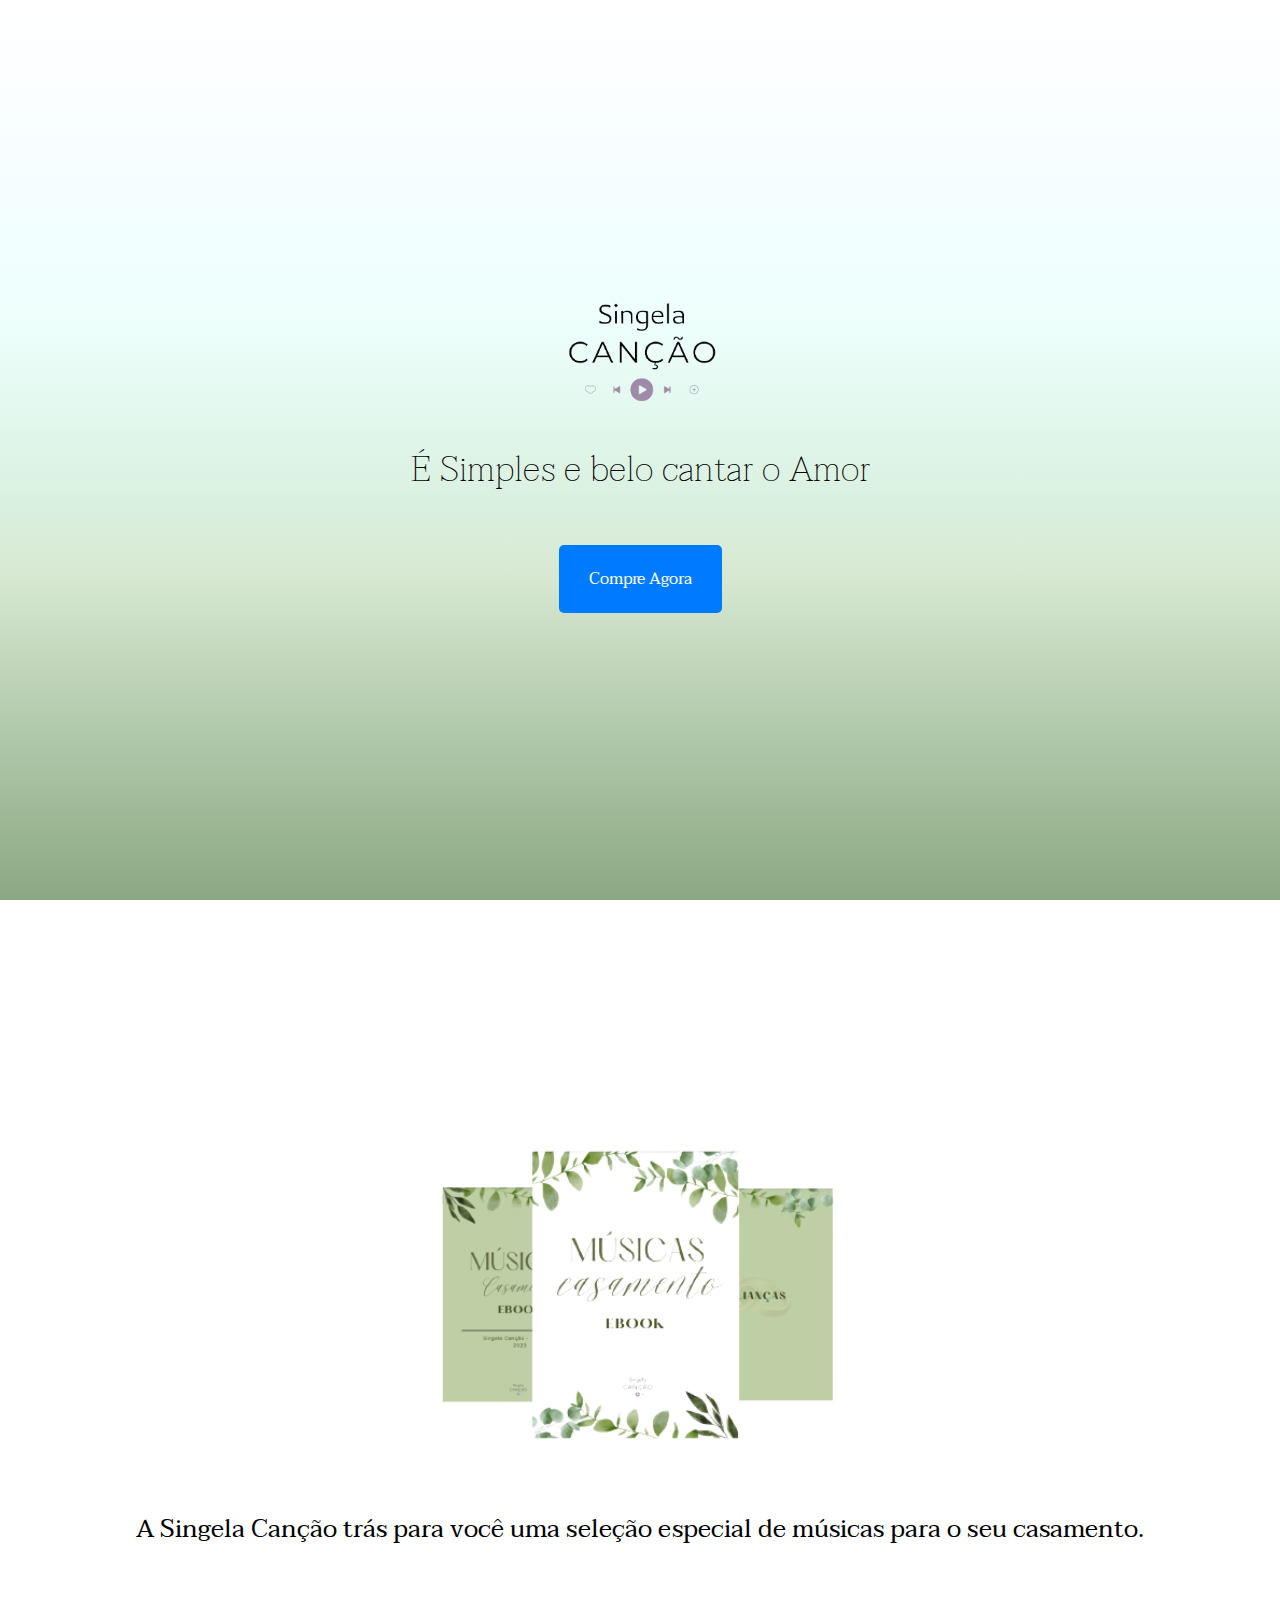
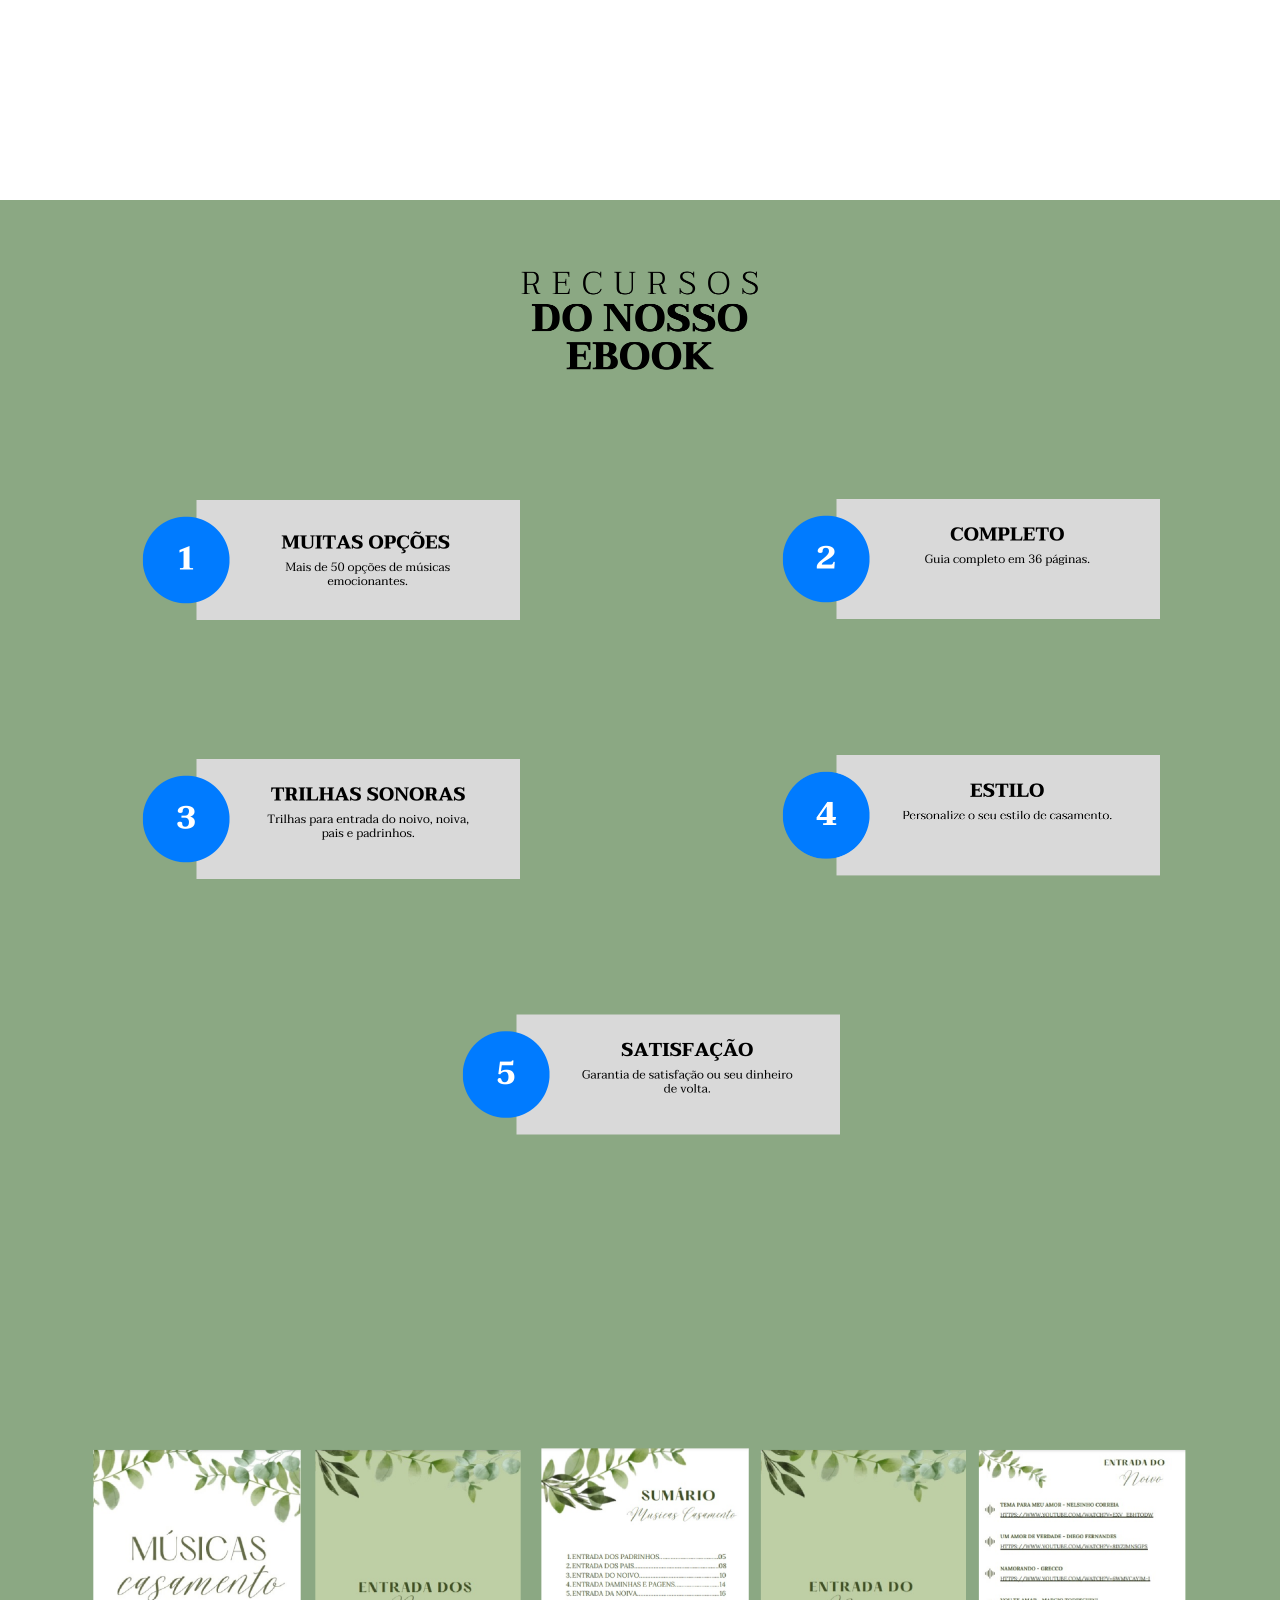
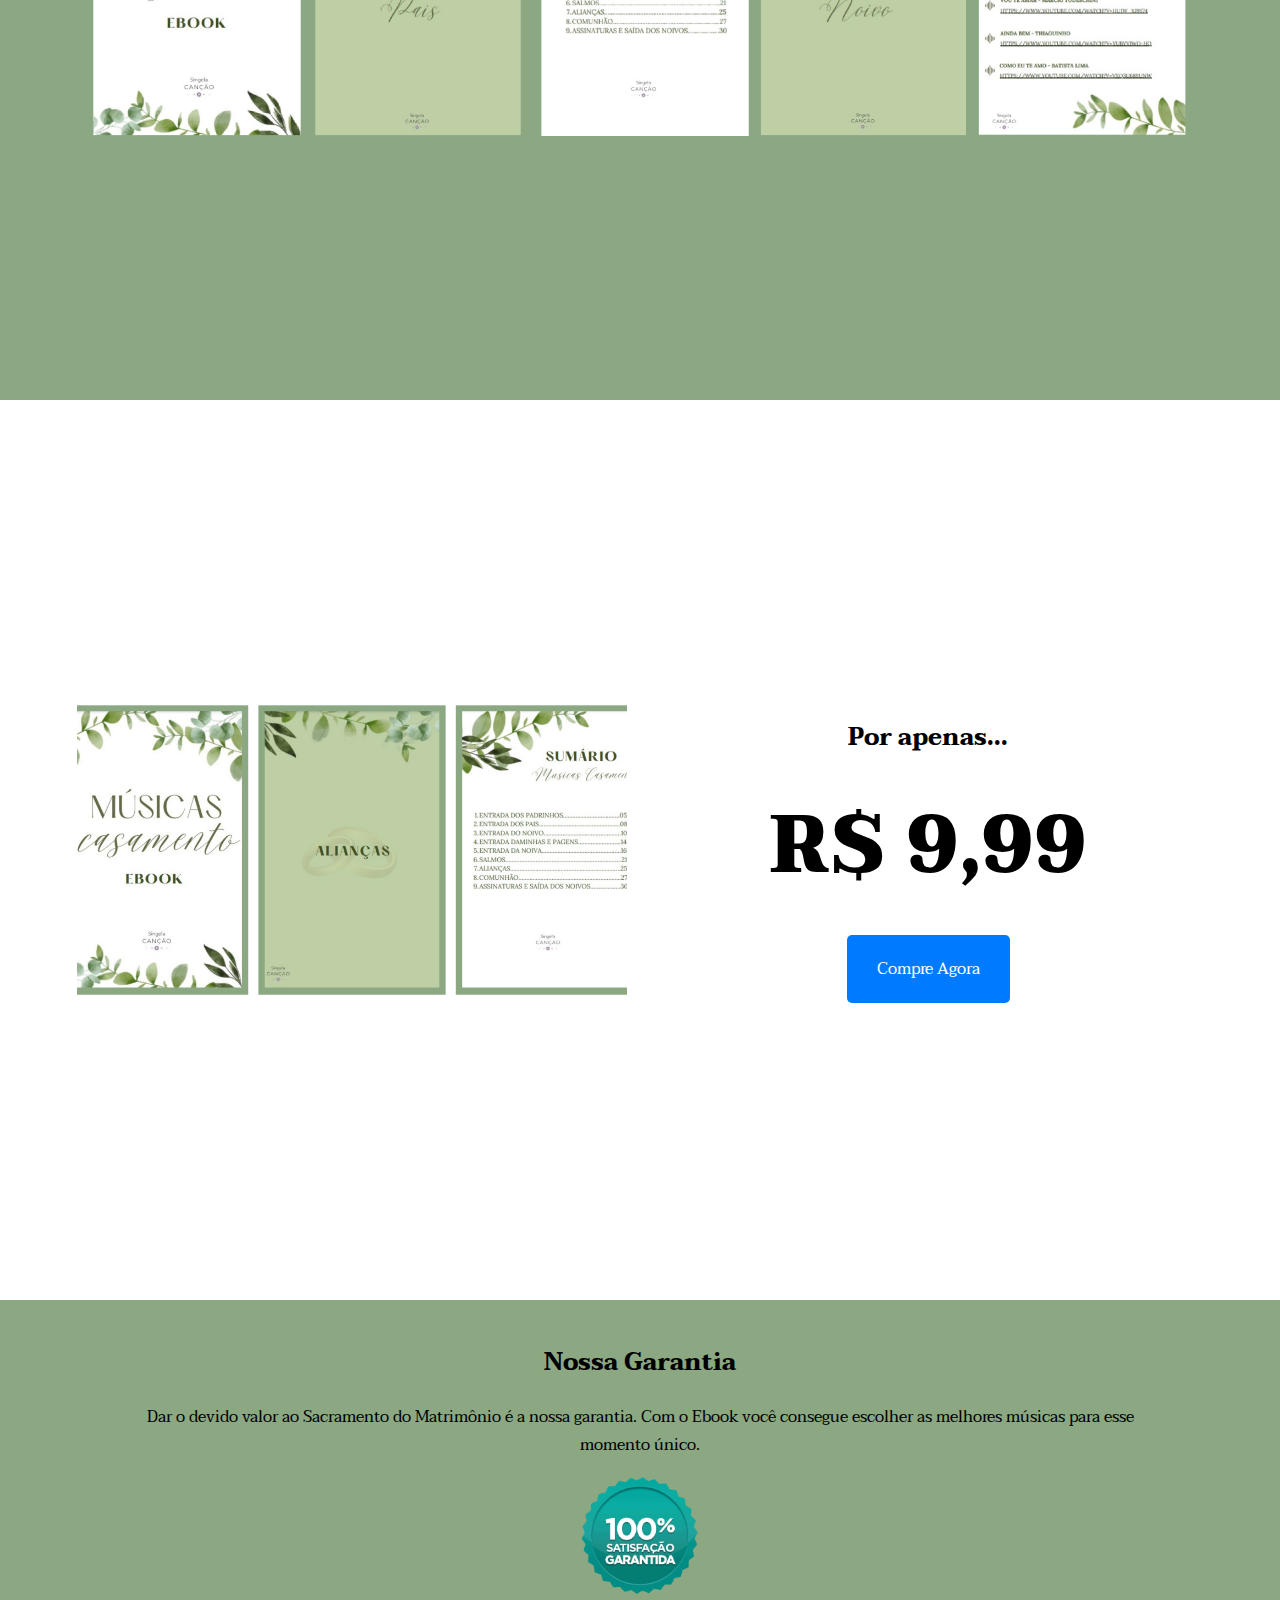
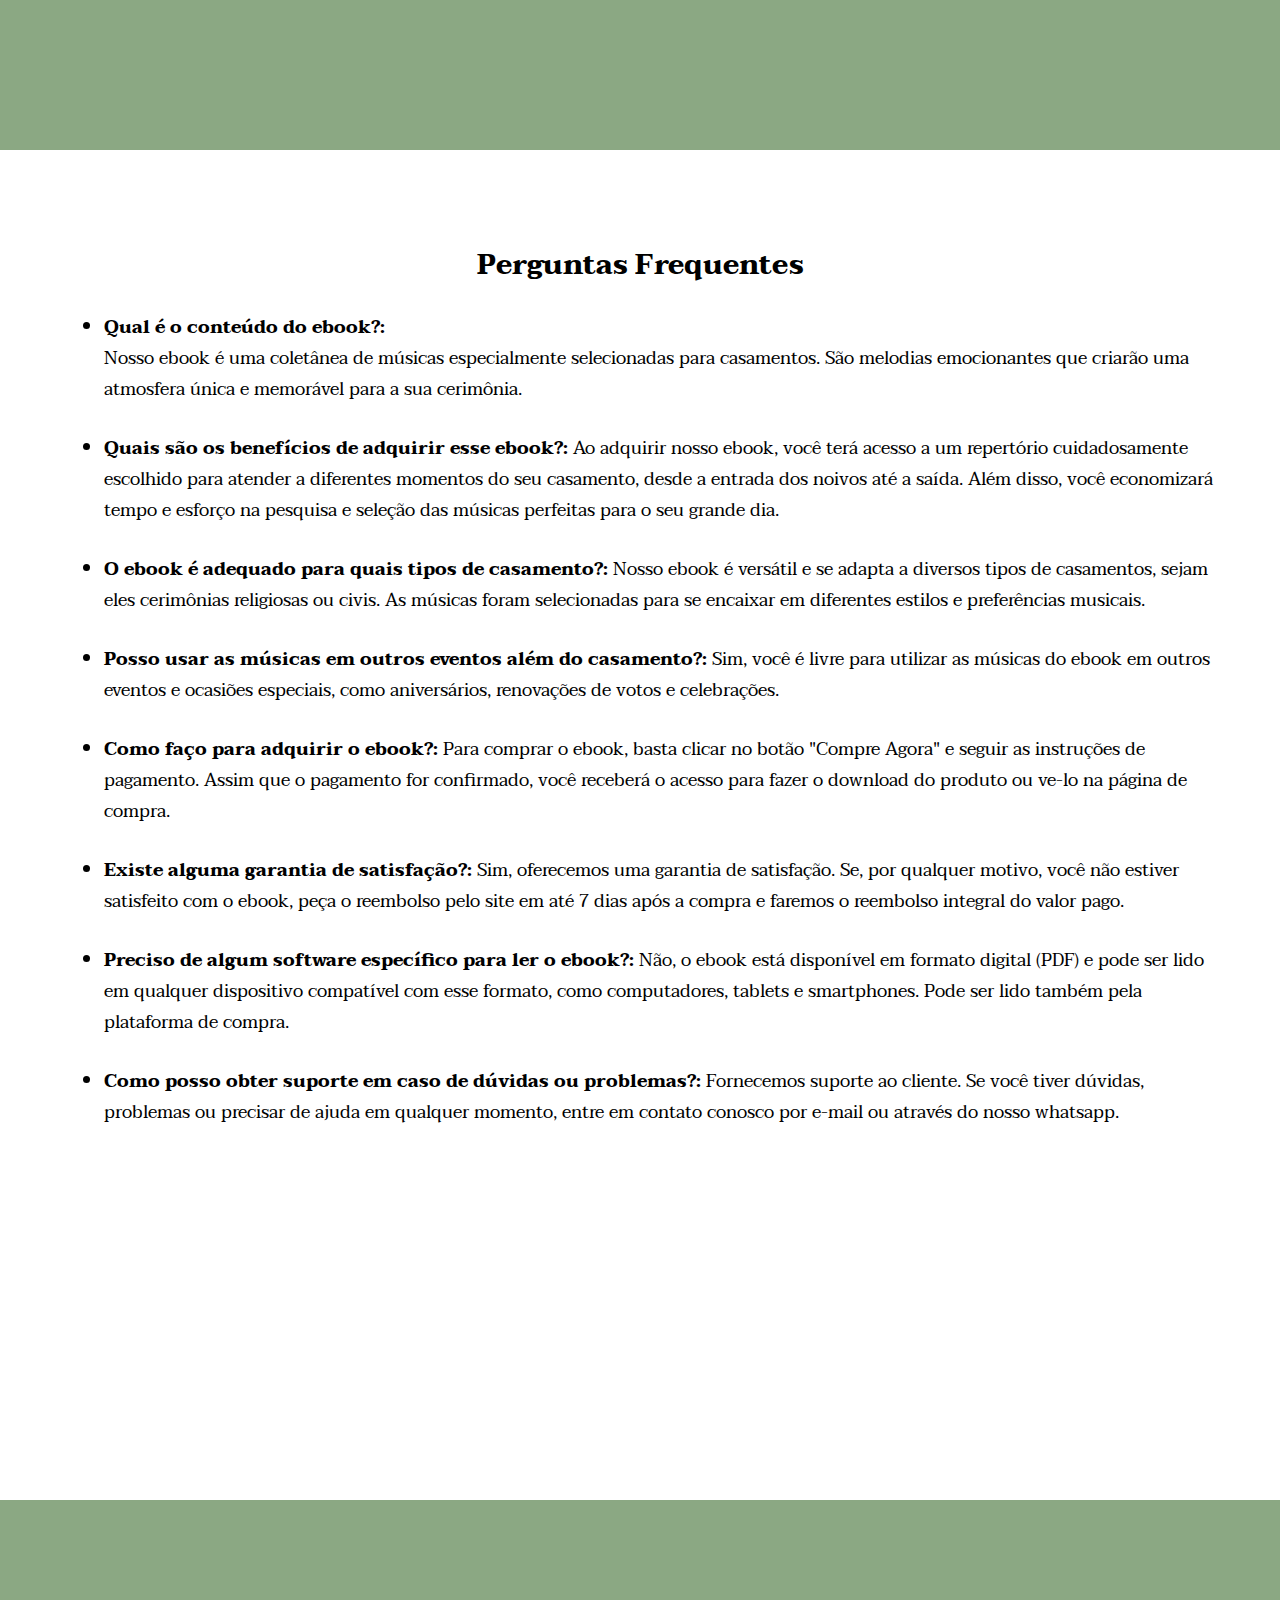
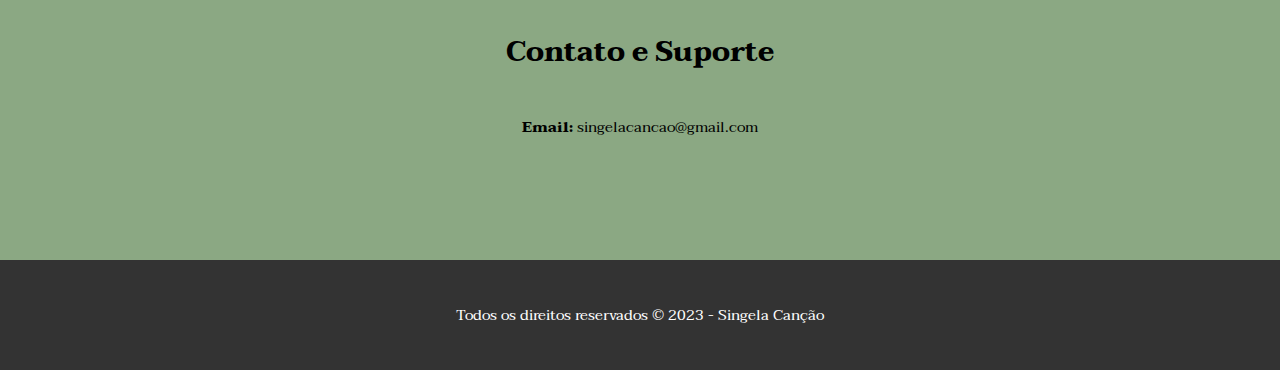
==== commit dc9fffbd: "Update index.html" ====
--- a/index.html
+++ b/index.html
@@ -91,7 +91,7 @@
         <div class="compra">
           <h2>Por apenas...</h2>
           <p>R$ 9,99</p>
-          <a onclick="return false;" href="https://pay.hotmart.com/D82697118I?checkoutMode=2" class="hotmart-fb hotmart__button-checkout">Compre Agora<!-- <img src='https://static.hotmart.com/img/btn-buy-green.png'> --></a> 
+          <a onclick="return false;" href="https://pay.hotmart.com/D82697118I?checkoutMode=2" class="hotmart-fb hotmart__button-checkout btn-primary">Compre Agora<!-- <img src='https://static.hotmart.com/img/btn-buy-green.png'> --></a> 
           <!-- <a href="https://pay.hotmart.com/D82697118I" class="btn-primary" target="_blank">Compre Agora</a> -->
         </div>
       </div>
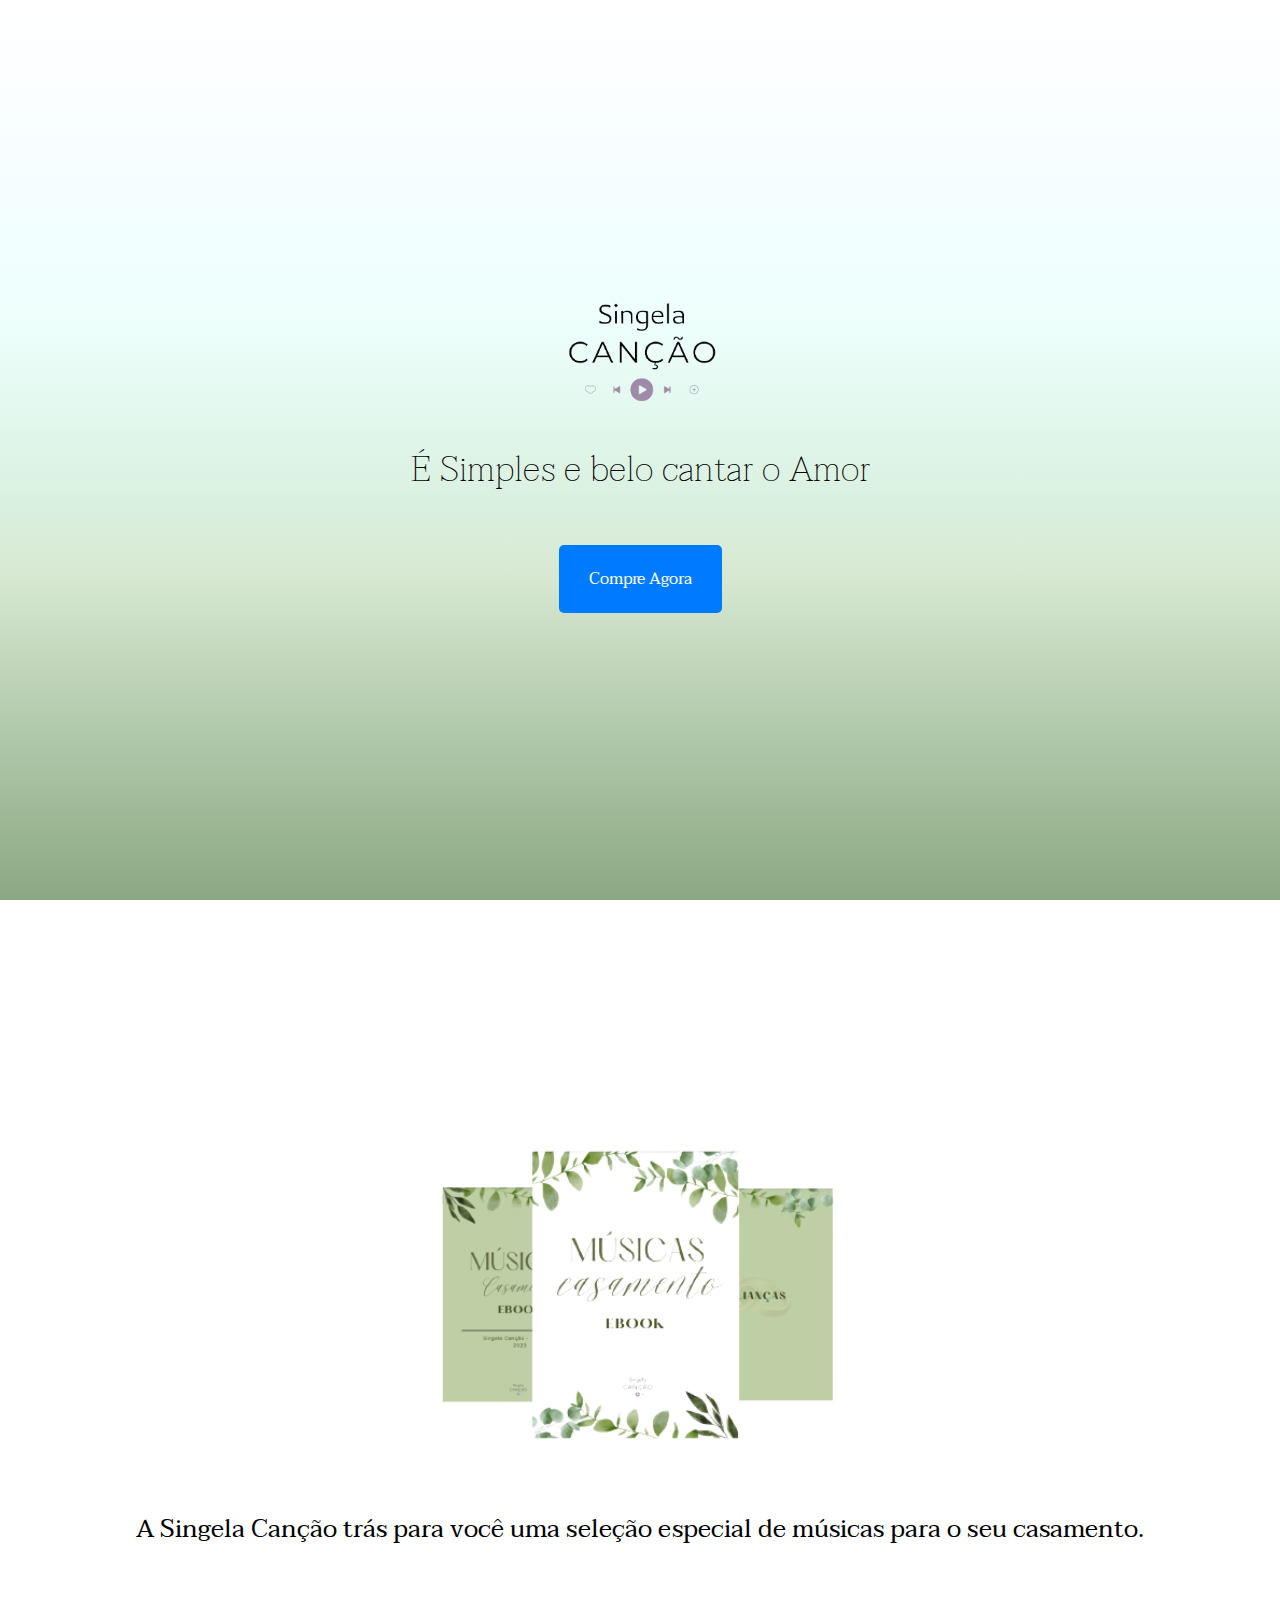
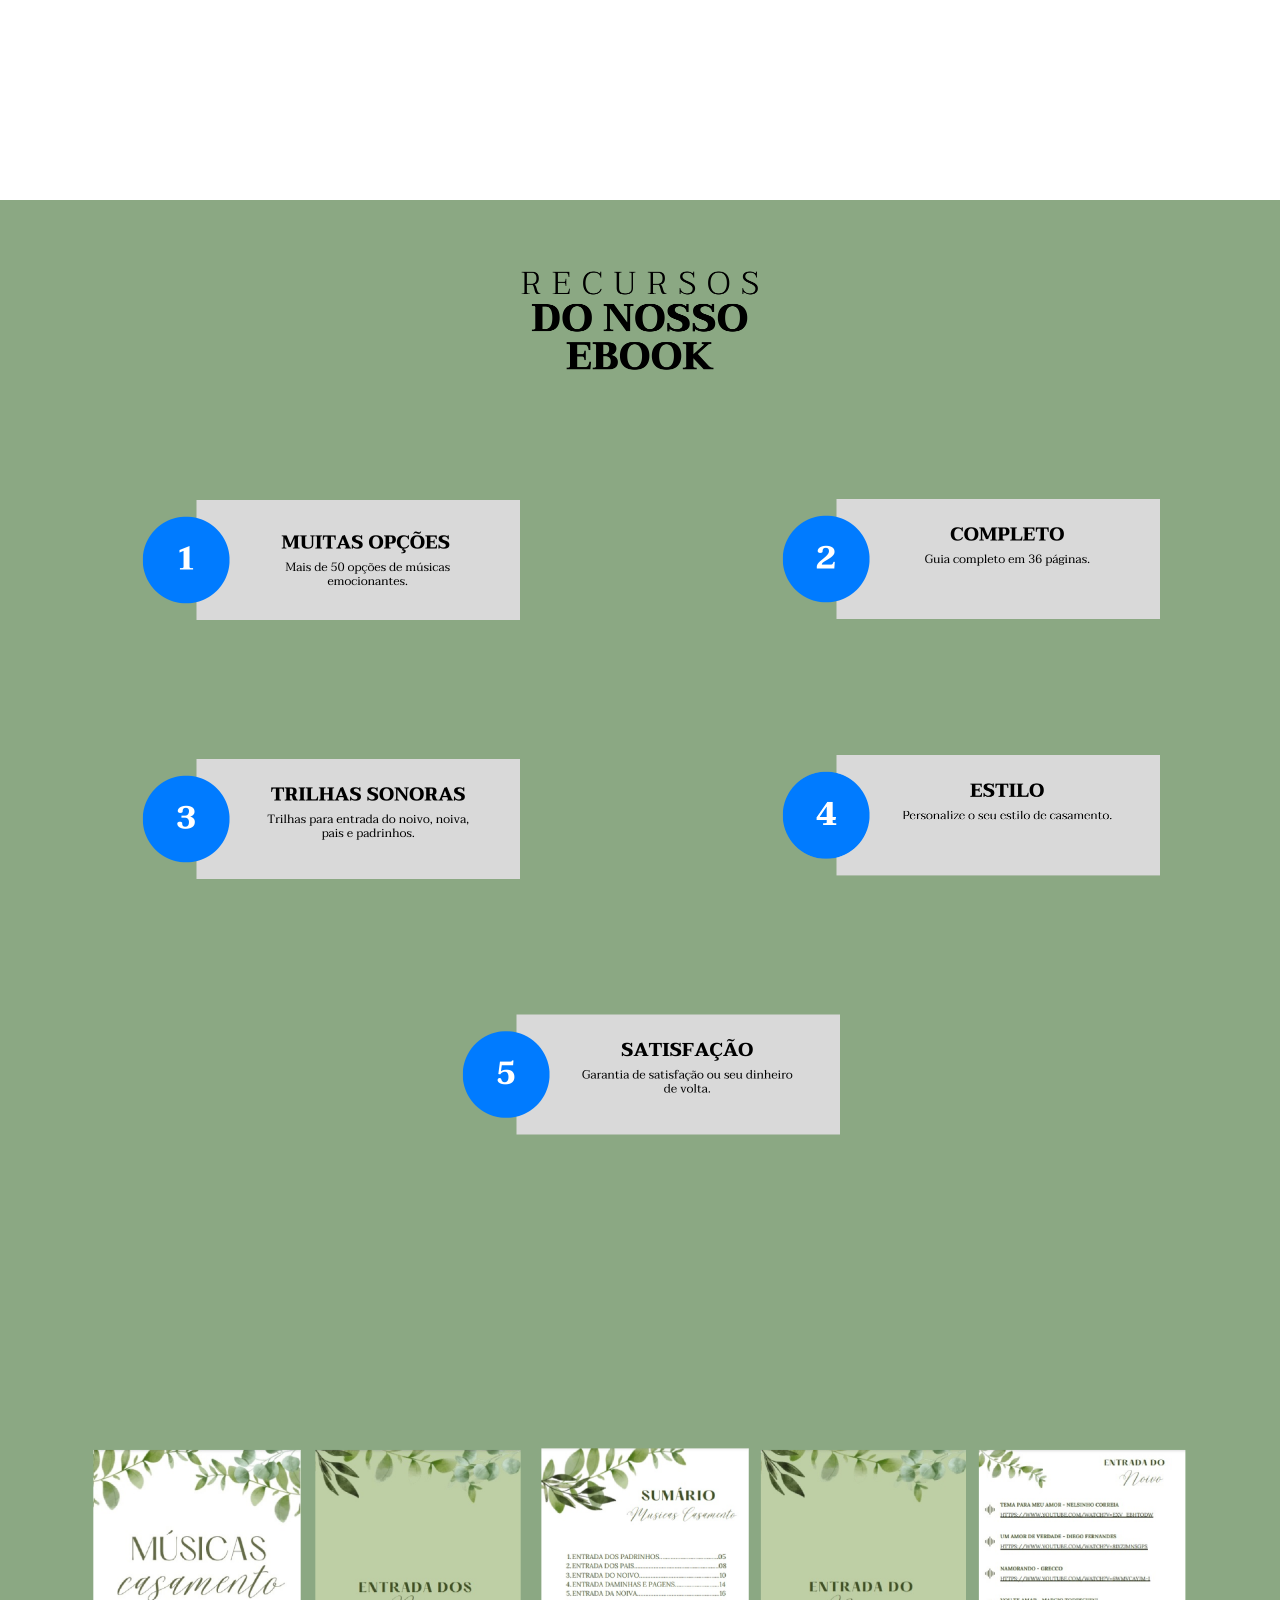
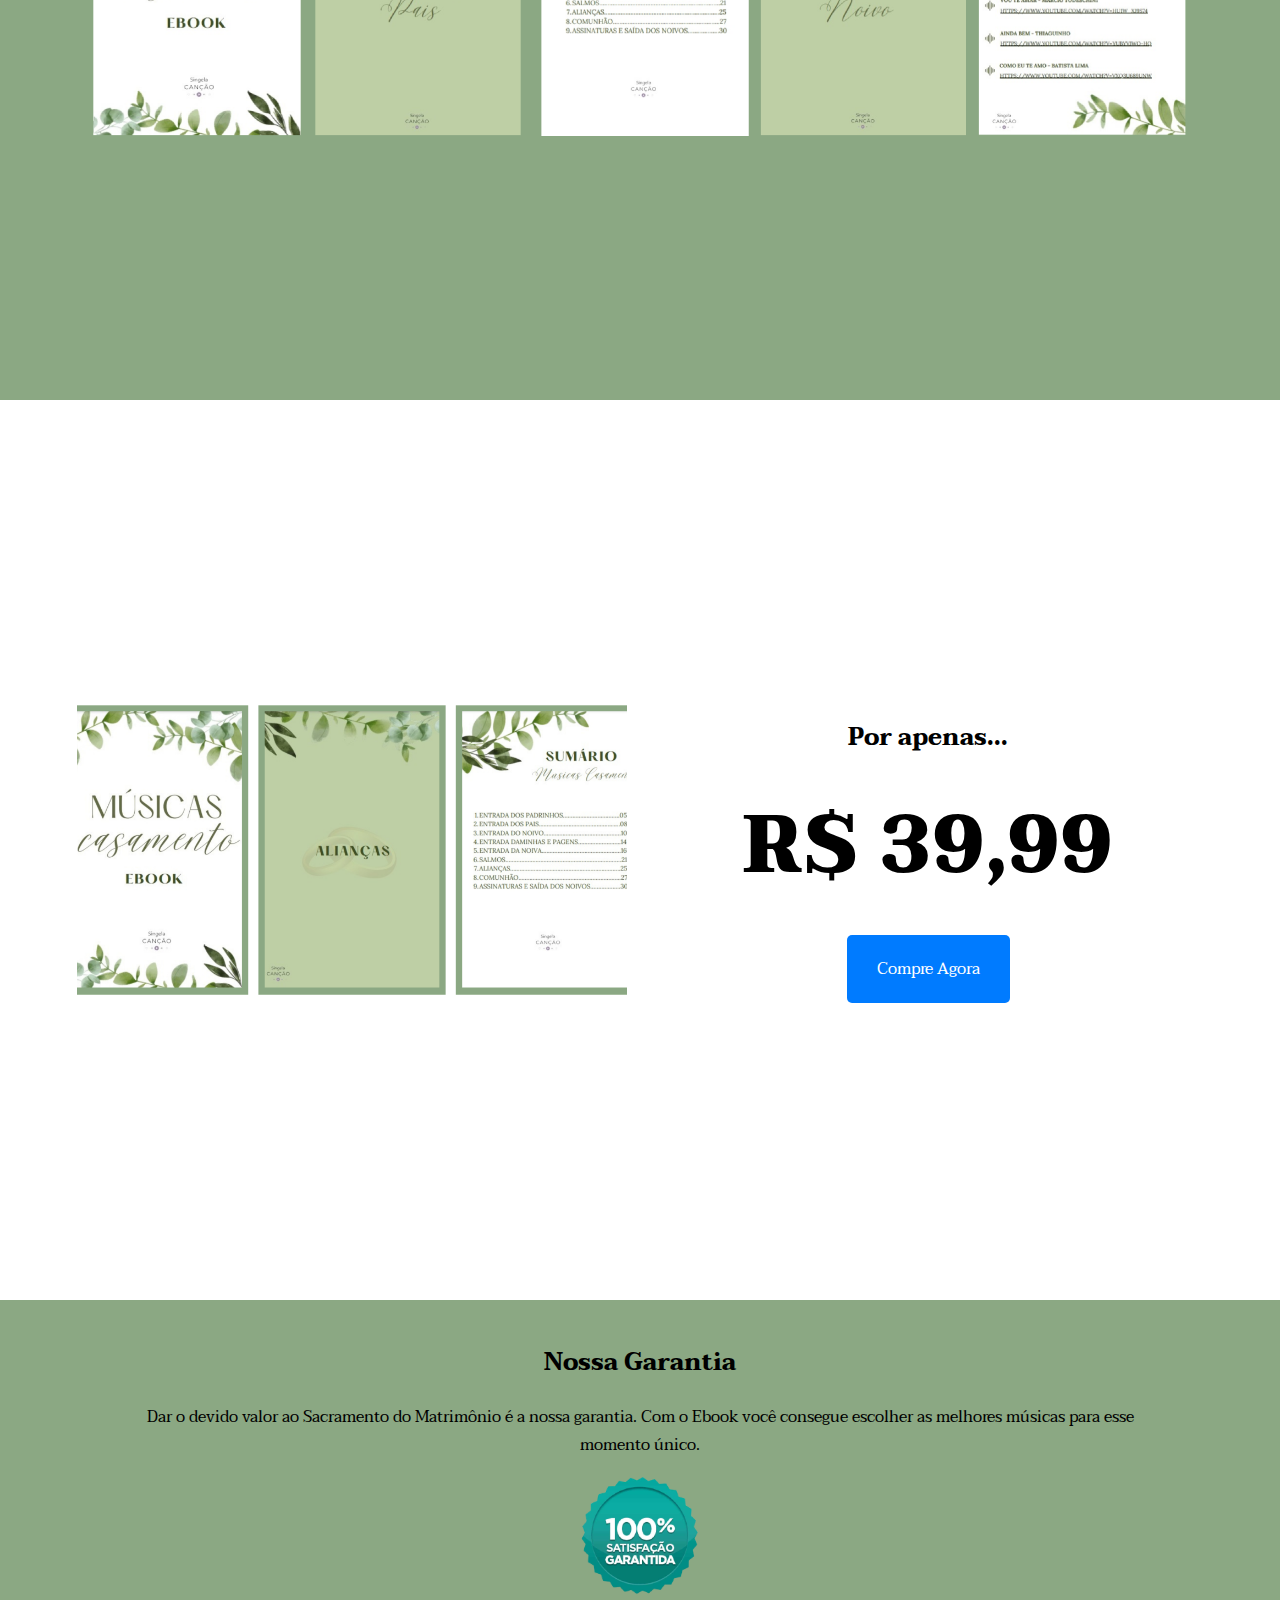
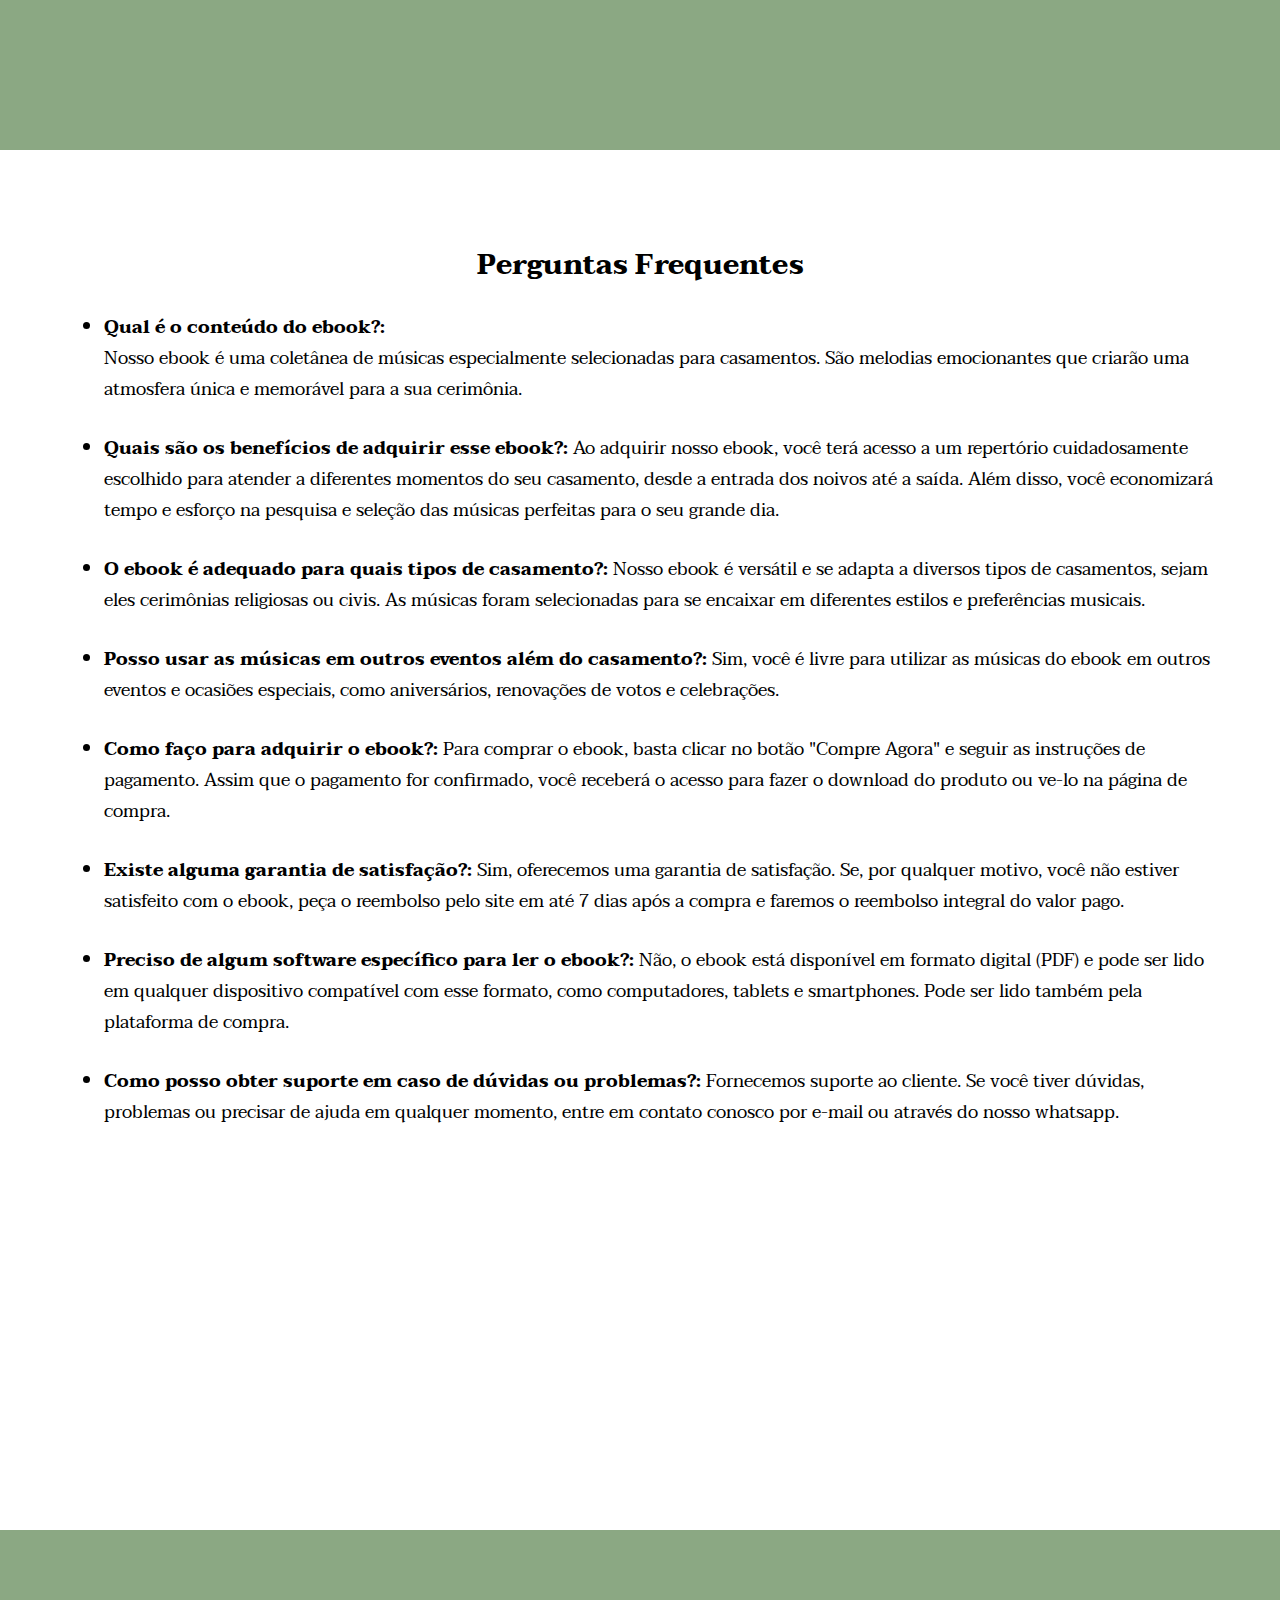
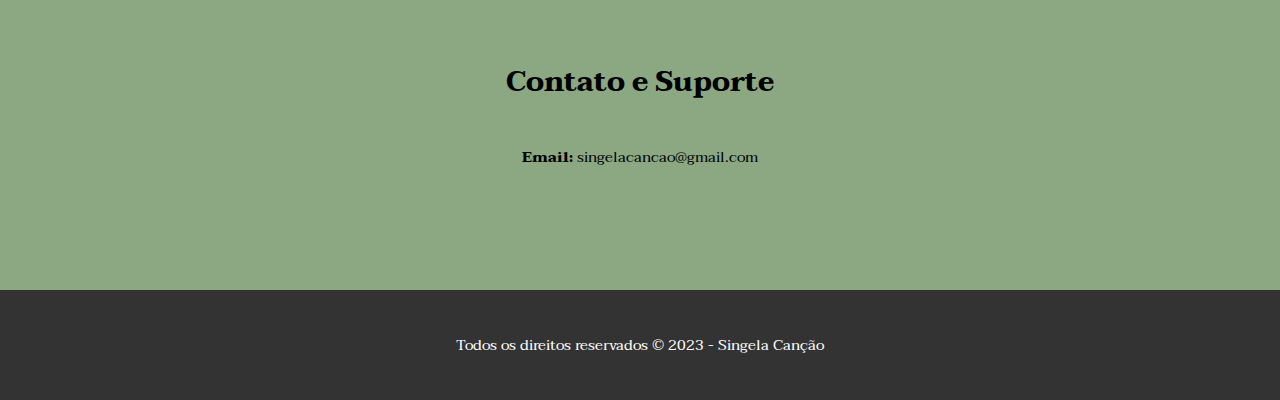
==== commit ea8aa042: "Update index.html" ====
--- a/index.html
+++ b/index.html
@@ -90,7 +90,7 @@
         </div>
         <div class="compra">
           <h2>Por apenas...</h2>
-          <p>R$ 9,99</p>
+          <p>R$ 39,99</p>
           <a onclick="return false;" href="https://pay.hotmart.com/D82697118I?checkoutMode=2" class="hotmart-fb hotmart__button-checkout btn-primary">Compre Agora<!-- <img src='https://static.hotmart.com/img/btn-buy-green.png'> --></a> 
           <!-- <a href="https://pay.hotmart.com/D82697118I" class="btn-primary" target="_blank">Compre Agora</a> -->
         </div>
--- a/site/ativos/css/style-faq.css
+++ b/site/ativos/css/style-faq.css
@@ -3,6 +3,7 @@
 .faq {
     width: 100%;
     height: 150vh;
+    margin-bottom: 30px;
 }
 
 .faq .container {
@@ -67,4 +68,4 @@
     .faq {
         height: 200vh;
     }
-}+}
